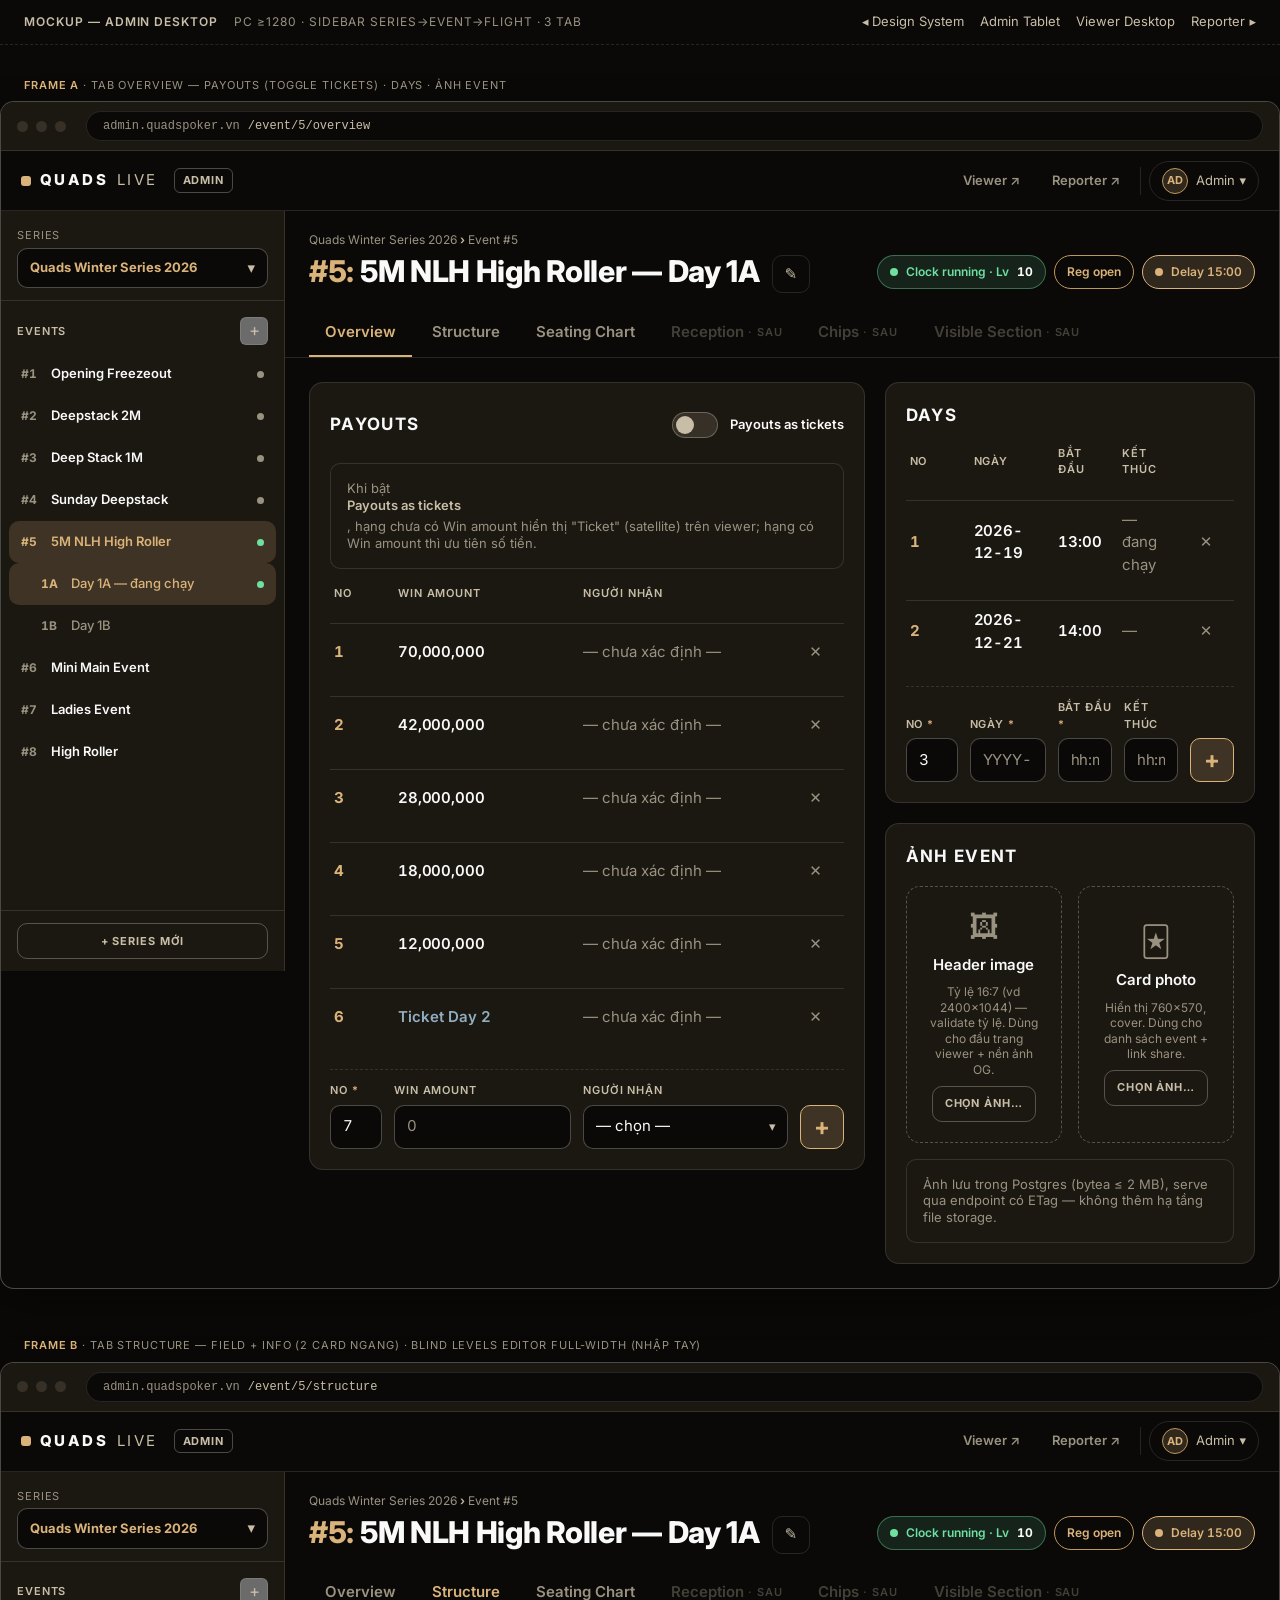
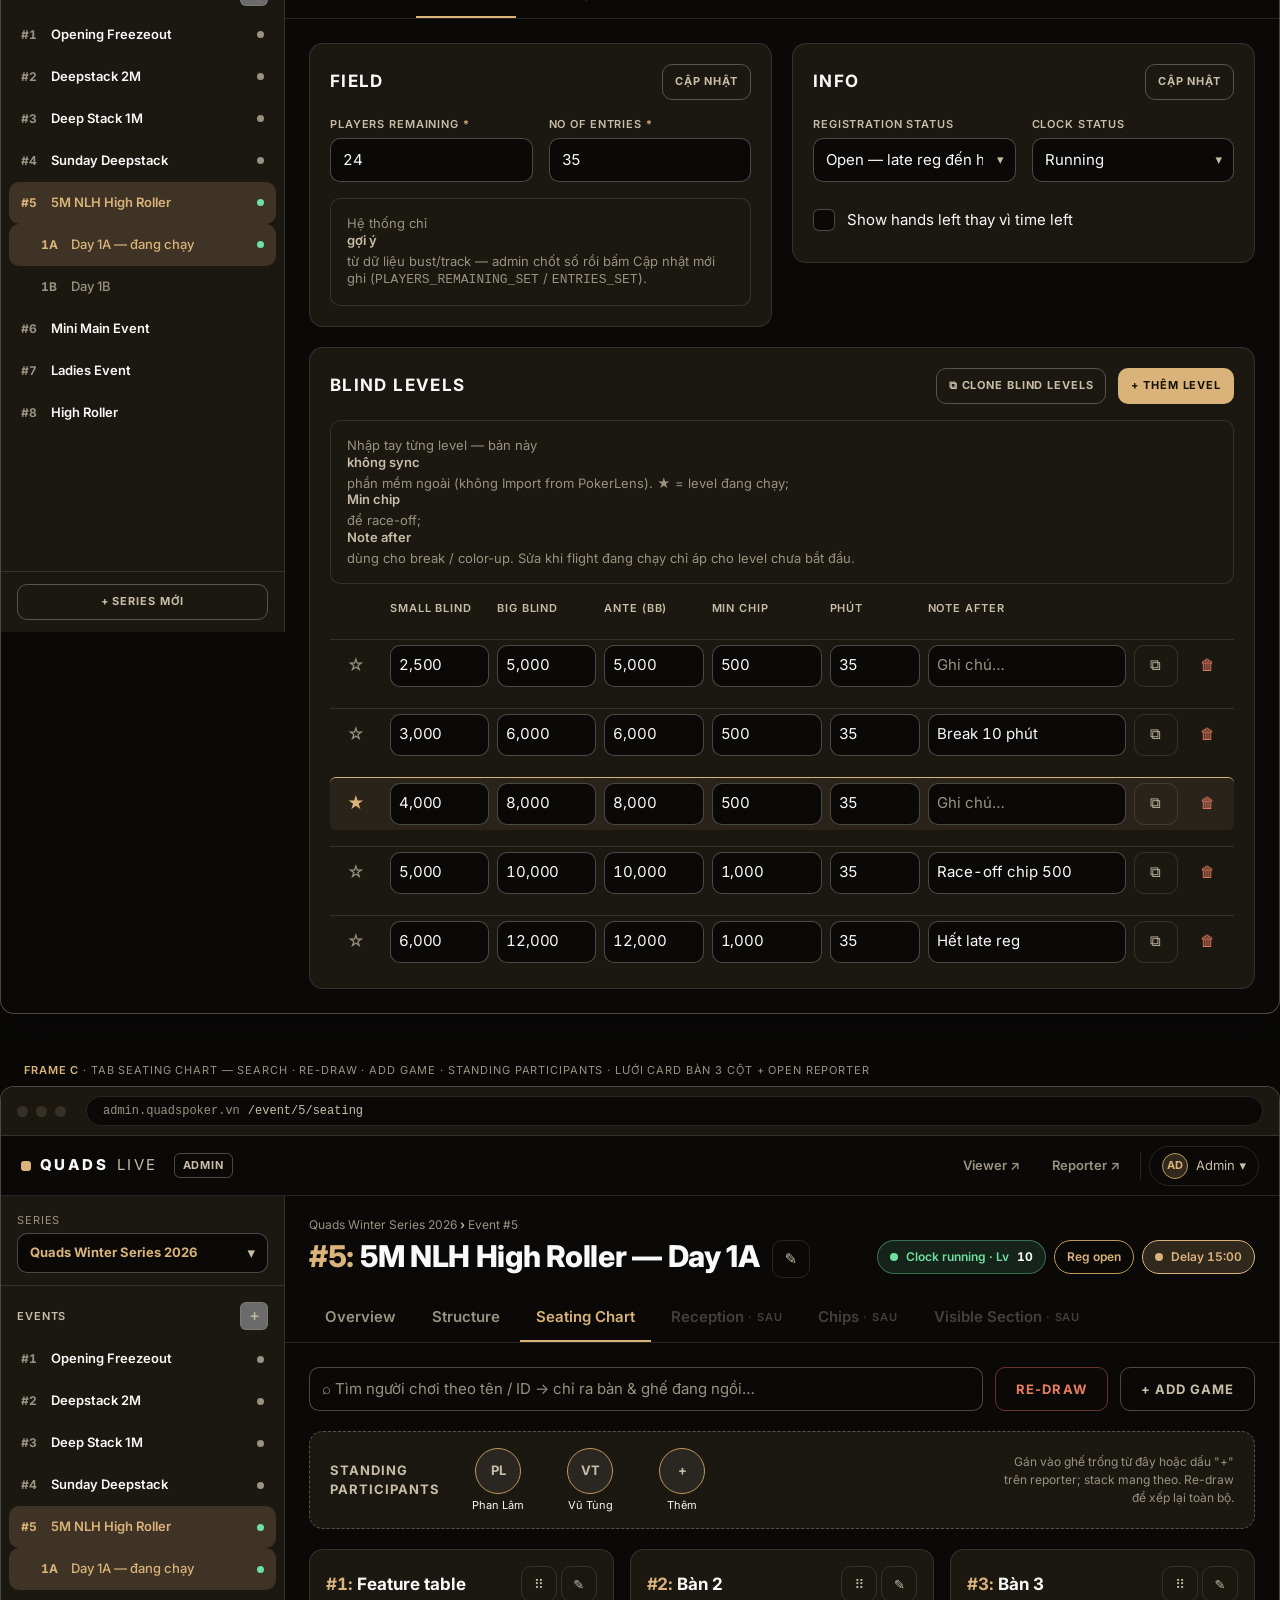
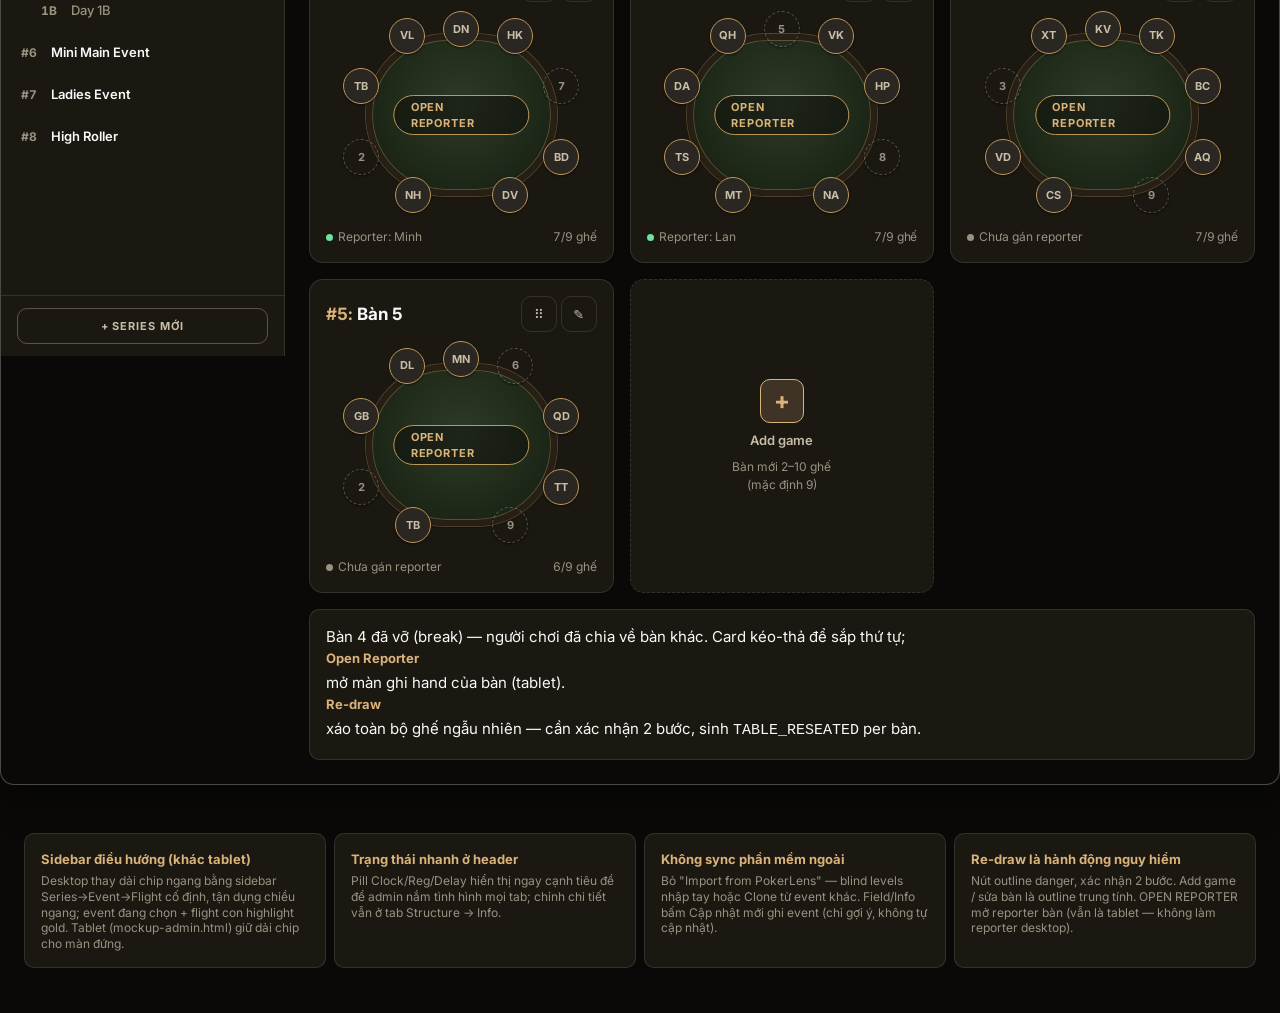
==== design/mockup-admin-desktop.html @ 8d6f447d "Add files via upload" ====
<!DOCTYPE html>
<html lang="vi">
<head>
<meta charset="UTF-8">
<meta name="viewport" content="width=device-width, initial-scale=1">
<title>Quads Live — Mockup Admin Desktop (PC ≥1280px)</title>
<link rel="preconnect" href="https://fonts.googleapis.com">
<link rel="preconnect" href="https://fonts.gstatic.com" crossorigin>
<link href="https://fonts.googleapis.com/css2?family=Inter:wght@400;500;600;700;800&display=swap" rel="stylesheet">
<link rel="stylesheet" href="tokens.css">
<style>
/* ============ STYLE RIÊNG MOCKUP ADMIN DESKTOP (v2 — Triton redesign) ============
   Màn quản trị event trên PC/laptop (≥1280px). Bản tablet portrait
   (mockup-admin.html) vẫn dùng khi đứng vận hành; bản desktop này
   tận dụng chiều ngang: SIDEBAR trái điều hướng Series→Event→Flight,
   nội dung 2 cột, blind levels + seating grid rộng. Màu giữ palette
   Quads (đen ấm + gold + beige), bố cục theo Triton Poker Reporter
   Admin. KHÔNG sync ngoài (không Import from PokerLens). 3 frame =
   3 tab: Overview · Structure · Seating Chart. Demo: Quads Winter
   Series 2026 — #5: 5M NLH High Roller, Day 1A.                  */

body {
  background:
    radial-gradient(1200px 540px at 50% -12%, var(--color-sheen), transparent 70%),
    var(--color-bg);
}

/* ---- chrome tài liệu ---- */
.mock-chrome {
  max-width: 1440px; margin: 0 auto;
  display: flex; align-items: center; gap: var(--sp-4);
  padding: var(--sp-3) var(--sp-6);
  font-size: var(--fs-xs); color: var(--color-text-muted);
  text-transform: uppercase; letter-spacing: var(--ls-caps);
  border-bottom: 1px dashed var(--color-border);
}
.mock-chrome b { color: var(--color-beige); font-weight: var(--fw-semi); }
.mock-chrome nav { margin-left: auto; display: flex; gap: var(--sp-4); text-transform: none; letter-spacing: 0; }
.mock-chrome a { font-size: var(--fs-sm); }
.frame-cap {
  max-width: 1440px; margin: var(--sp-7) auto var(--sp-2); padding: 0 var(--sp-6);
  font-size: var(--fs-2xs); color: var(--color-text-muted);
  text-transform: uppercase; letter-spacing: var(--ls-caps);
}
.frame-cap b { color: var(--color-gold); font-weight: var(--fw-semi); }

.win {
  max-width: 1440px; margin: 0 auto var(--sp-9);
  background: var(--color-bg);
  border: 1px solid var(--color-border-strong); border-radius: var(--radius-lg);
  box-shadow: var(--shadow-2); overflow: hidden;
}
.win-bar { display: flex; align-items: center; gap: var(--sp-2); padding: 9px var(--sp-4); border-bottom: 1px solid var(--color-border); background: var(--color-surface-1); }
.win-bar .tl { width: 11px; height: 11px; border-radius: var(--radius-full); background: var(--color-surface-3); flex: none; }
.win-url { margin-left: var(--sp-3); flex: 1; display: flex; align-items: center; gap: var(--sp-2); background: var(--color-bg); border: 1px solid var(--color-border); border-radius: var(--radius-full); padding: 5px var(--sp-4); font-size: var(--fs-xs); color: var(--color-text-muted); font-family: var(--font-mono); }
.win-url b { color: var(--color-beige); font-weight: var(--fw-med); }

/* ================= TOP BAR ================= */
.topbar { display: flex; align-items: center; gap: var(--sp-4); height: 60px; padding: 0 var(--sp-5); border-bottom: 1px solid var(--color-border); background: var(--color-bg); }
.wordmark { display: inline-flex; align-items: center; gap: 9px; flex: none; }
.wordmark .mk-sq { width: 10px; height: 10px; background: var(--color-gold); border-radius: 3px; }
.wordmark b { font-weight: var(--fw-heavy); letter-spacing: var(--ls-wide); font-size: var(--fs-base); }
.wordmark span { font-weight: var(--fw-reg); letter-spacing: var(--ls-wide); color: var(--color-beige); font-size: var(--fs-base); }
.top-tag { font-size: var(--fs-2xs); font-weight: var(--fw-bold); text-transform: uppercase; letter-spacing: var(--ls-caps); color: var(--color-beige); border: 1px solid var(--color-border-strong); border-radius: var(--radius-sm); padding: 3px 8px; }
.vr { width: 1px; height: 28px; background: var(--color-border); flex: none; }
.top-tail { margin-left: auto; display: flex; align-items: center; gap: var(--sp-2); }
.top-link { font-size: var(--fs-sm); font-weight: var(--fw-semi); color: var(--color-text-muted); padding: 8px var(--sp-3); border-radius: var(--radius-md); }
.top-link:hover { color: var(--color-text); background: var(--color-overlay); }
.acct { display: inline-flex; align-items: center; gap: var(--sp-2); padding: 6px var(--sp-3); border: 1px solid var(--color-border); border-radius: var(--radius-full); font-size: var(--fs-sm); color: var(--color-beige); }
.acct .ava { width: 26px; height: 26px; border-radius: var(--radius-full); background: var(--color-gold-soft); border: 1px solid var(--color-gold-deep); display: inline-flex; align-items: center; justify-content: center; font-size: var(--fs-2xs); font-weight: var(--fw-bold); color: var(--color-gold); }

/* ================= BODY = SIDEBAR + MAIN ================= */
.adwrap { display: grid; grid-template-columns: 284px minmax(0, 1fr); align-items: start; }

/* ---------- SIDEBAR điều hướng ---------- */
.side { border-right: 1px solid var(--color-border); min-height: 760px; background: var(--color-surface-1); display: flex; flex-direction: column; }
.side-series { padding: var(--sp-4) var(--sp-4) var(--sp-3); border-bottom: 1px solid var(--color-border); }
.side-series .k { font-size: var(--fs-2xs); color: var(--color-text-muted); text-transform: uppercase; letter-spacing: var(--ls-caps); }
.side-pick { display: flex; align-items: center; gap: var(--sp-2); margin-top: 4px; padding: 8px var(--sp-3); border: 1px solid var(--color-border-strong); border-radius: var(--radius-md); background: var(--color-bg); cursor: pointer; }
.side-pick b { font-size: var(--fs-sm); font-weight: var(--fw-bold); color: var(--color-gold); flex: 1; }
.side-pick .cv { color: var(--color-beige); }
.side-cap { display: flex; align-items: center; padding: var(--sp-4) var(--sp-4) var(--sp-2); }
.side-cap span { font-size: var(--fs-2xs); color: var(--color-beige); text-transform: uppercase; letter-spacing: var(--ls-caps); font-weight: var(--fw-semi); }
.side-cap .add { margin-left: auto; width: 28px; height: 28px; display: inline-flex; align-items: center; justify-content: center; border: 1px solid var(--color-border); border-radius: var(--radius-sm); color: var(--color-beige); font-size: var(--fs-md); }
.side-cap .add:hover { background: var(--color-gold-soft); color: var(--color-gold); border-color: var(--color-gold-deep); }
.side-list { display: flex; flex-direction: column; padding: 0 var(--sp-2); overflow-y: auto; }
.side-ev {
  display: flex; align-items: center; gap: var(--sp-2);
  padding: 9px var(--sp-3); border-radius: var(--radius-md); color: inherit; min-height: 42px;
}
.side-ev:hover { background: var(--color-overlay); }
.side-ev .nm { font-size: var(--fs-sm); font-weight: var(--fw-semi); flex: 1; min-width: 0; white-space: nowrap; overflow: hidden; text-overflow: ellipsis; }
.side-ev .no { font-size: var(--fs-xs); font-weight: var(--fw-bold); color: var(--color-text-muted); font-variant-numeric: tabular-nums; flex: none; min-width: 22px; }
.side-ev .sdot { width: 7px; height: 7px; border-radius: var(--radius-full); flex: none; }
.side-ev .sdot--run { background: var(--color-success); }
.side-ev .sdot--done { background: var(--color-text-muted); }
.side-flight { padding-left: var(--sp-7); }
.side-flight .nm { font-weight: var(--fw-med); color: var(--color-text-muted); }
.side-ev--active { background: var(--color-gold-soft); }
.side-ev--active .nm { color: var(--color-gold); }
.side-ev--active .no { color: var(--color-gold); }
.side-foot { margin-top: auto; padding: var(--sp-3) var(--sp-4); border-top: 1px solid var(--color-border); }

/* ---------- MAIN ---------- */
.main { min-width: 0; }
.ad-head { padding: var(--sp-5) var(--sp-6) 0; }
.crumb { font-size: var(--fs-xs); color: var(--color-text-muted); }
.crumb b { color: var(--color-beige); font-weight: var(--fw-semi); }
.ad-title { display: flex; align-items: flex-start; gap: var(--sp-3); margin-top: 6px; }
.ad-title h1 { font-size: var(--fs-2xl); font-weight: var(--fw-heavy); letter-spacing: -0.01em; line-height: var(--lh-tight); }
.ad-title h1 .tnum { color: var(--color-gold); }
.ad-edit { width: 38px; height: 38px; flex: none; display: inline-flex; align-items: center; justify-content: center; background: transparent; border: 1px solid var(--color-border); border-radius: var(--radius-md); color: var(--color-beige); }
.ad-edit:hover { background: var(--color-overlay); color: var(--color-text); }
.ad-status { margin-left: auto; display: flex; align-items: center; gap: var(--sp-2); }
/* pill trạng thái nhanh trên header */
.spill { display: inline-flex; align-items: center; gap: var(--sp-2); padding: 7px var(--sp-3); border: 1px solid var(--color-border-strong); border-radius: var(--radius-full); font-size: var(--fs-xs); color: var(--color-beige); font-weight: var(--fw-semi); }
.spill .dot { width: 8px; height: 8px; }
.spill b { color: var(--color-text); font-weight: var(--fw-bold); font-variant-numeric: tabular-nums; }
.spill--run { color: var(--color-success); border-color: var(--color-success-line); background: var(--color-success-soft); }
.spill--open { color: var(--color-gold); border-color: var(--color-gold-deep); }
.spill--delay { color: var(--color-gold); border-color: var(--color-gold); background: var(--color-gold-soft); font-variant-numeric: tabular-nums; }

/* tab bar */
.ad-tabs { display: flex; gap: var(--sp-1); padding: var(--sp-4) var(--sp-6) 0; border-bottom: 1px solid var(--color-border); }
.adtab { min-height: 48px; padding: 0 var(--sp-4); display: inline-flex; align-items: center; gap: var(--sp-1); background: transparent; border: 0; border-bottom: 2px solid transparent; border-radius: 0; font-size: var(--fs-base); font-weight: var(--fw-semi); color: var(--color-text-muted); }
.adtab:hover { color: var(--color-beige); }
.adtab--active { color: var(--color-gold); border-bottom-color: var(--color-gold); }
.adtab:disabled { opacity: 0.4; }
.adtab small { font-size: var(--fs-2xs); text-transform: uppercase; letter-spacing: var(--ls-caps); }

.ad-body { padding: var(--sp-6); }
.cols-2 { display: grid; grid-template-columns: minmax(0, 1.5fr) minmax(0, 1fr); gap: var(--sp-5); align-items: start; }
.stack { display: flex; flex-direction: column; gap: var(--sp-5); }

.card { background: var(--color-surface-1); border: 1px solid var(--color-border); border-radius: var(--radius-lg); padding: var(--sp-5); display: flex; flex-direction: column; gap: var(--sp-4); }
.card-head { display: flex; align-items: center; gap: var(--sp-3); }
.card-head h2 { font-size: var(--fs-md); font-weight: var(--fw-bold); text-transform: uppercase; letter-spacing: var(--ls-caps); }
.card-head .tail { margin-left: auto; display: flex; align-items: center; gap: var(--sp-3); }
.card .note { font-size: var(--fs-sm); color: var(--color-text-muted); line-height: var(--lh-snug); }
.card .note b { color: var(--color-beige); font-weight: var(--fw-semi); }

/* form */
.fld { display: flex; flex-direction: column; gap: 6px; min-width: 0; }
.fld > label { font-size: var(--fs-2xs); font-weight: var(--fw-semi); color: var(--color-beige); text-transform: uppercase; letter-spacing: var(--ls-caps); }
.fld > label .req { color: var(--color-gold); }
.input { background: var(--color-bg); border: 1px solid var(--color-border-strong); border-radius: var(--radius-md); min-height: 44px; padding: 9px var(--sp-3); width: 100%; font-variant-numeric: tabular-nums; transition: border-color var(--t-fast); }
.input:hover { border-color: var(--color-beige); }
.input:focus { border-color: var(--color-gold); outline: none; box-shadow: 0 0 0 1px var(--color-gold); }
.input::placeholder { color: var(--color-text-muted); }
.selwrap { position: relative; }
.selwrap::after { content: "▾"; position: absolute; right: 12px; top: 50%; transform: translateY(-50%); color: var(--color-beige); pointer-events: none; font-size: var(--fs-sm); }
.selwrap select { appearance: none; -webkit-appearance: none; padding-right: var(--sp-7); }
.frow { display: grid; gap: var(--sp-4); align-items: end; }
.frow--2 { grid-template-columns: 1fr 1fr; }
.frow--3 { grid-template-columns: 1fr 1fr auto; }

/* nút */
.btn { display: inline-flex; align-items: center; justify-content: center; gap: var(--sp-2); min-height: 44px; padding: 0 var(--sp-5); border-radius: var(--radius-md); font-size: var(--fs-sm); font-weight: var(--fw-bold); line-height: 1; text-transform: uppercase; letter-spacing: var(--ls-caps); background: var(--color-surface-2); color: var(--color-text); border: 1px solid var(--color-border); transition: background var(--t-fast), border-color var(--t-fast), color var(--t-fast); }
.btn:hover { background: var(--color-surface-3); border-color: var(--color-border-strong); }
.btn:active { transform: translateY(1px); }
.btn--outline { background: transparent; border-color: var(--color-border-strong); color: var(--color-beige); }
.btn--outline:hover { background: var(--color-overlay); color: var(--color-text); border-color: var(--color-beige); }
.btn--primary { background: var(--color-gold); border-color: transparent; color: var(--color-ink-on-gold); }
.btn--primary:hover { background: var(--color-gold-bright); }
.btn--danger { background: transparent; border-color: var(--color-danger-line); color: var(--color-danger-text); }
.btn--danger:hover { border-color: var(--color-danger); background: var(--color-danger-soft); }
.btn--icon { width: 44px; padding: 0; flex: none; font-size: var(--fs-md); text-transform: none; }
.btn--sm { min-height: 36px; padding: 0 var(--sp-3); font-size: var(--fs-2xs); }
.btn-add { width: 44px; height: 44px; flex: none; display: inline-flex; align-items: center; justify-content: center; background: var(--color-gold-soft); border: 1px solid var(--color-gold); border-radius: var(--radius-md); color: var(--color-gold); font-size: var(--fs-xl); font-weight: var(--fw-bold); }
.btn-add:hover { background: var(--color-gold); color: var(--color-ink-on-gold); }

/* toggle + checkbox */
.swrow { display: flex; align-items: center; gap: var(--sp-3); min-height: var(--tap-sm); }
.swrow b { font-size: var(--fs-sm); font-weight: var(--fw-semi); }
.switch { width: 46px; height: 26px; flex: none; position: relative; border-radius: var(--radius-full); background: var(--color-surface-3); border: 1px solid var(--color-border-strong); transition: background var(--t-fast), border-color var(--t-fast); }
.switch::after { content: ""; position: absolute; top: 3px; left: 3px; width: 18px; height: 18px; border-radius: var(--radius-full); background: var(--color-beige); transition: left var(--t-fast), background var(--t-fast); }
.switch--on { background: var(--color-gold-soft); border-color: var(--color-gold); }
.switch--on::after { left: 23px; background: var(--color-gold); }
.chkrow { display: flex; align-items: center; gap: var(--sp-3); min-height: var(--tap-sm); cursor: pointer; }
.chk { width: 22px; height: 22px; flex: none; border: 1px solid var(--color-border-strong); border-radius: var(--radius-sm); background: var(--color-bg); display: inline-flex; align-items: center; justify-content: center; font-size: var(--fs-sm); color: var(--color-ink-on-gold); }
.chk--on { background: var(--color-gold); border-color: transparent; }
.chkrow span.lbl { font-size: var(--fs-base); }

/* bảng payout / days */
.tbl-head, .tbl-row { display: grid; gap: var(--sp-3); align-items: center; }
.tbl-head { padding: 0 var(--sp-1) 6px; }
.tbl-head span { font-size: var(--fs-2xs); font-weight: var(--fw-semi); color: var(--color-beige); text-transform: uppercase; letter-spacing: var(--ls-caps); }
.tbl-row { padding: var(--sp-2) var(--sp-1); border-top: 1px solid var(--color-border); font-size: var(--fs-base); font-variant-numeric: tabular-nums; }
.tbl-row .num { font-weight: var(--fw-semi); }
.tbl-row .gold { color: var(--color-gold); font-weight: var(--fw-bold); }
.tbl-row .muted { color: var(--color-text-muted); }
.tbl-row .tk { color: var(--color-info); font-weight: var(--fw-semi); }
.grid-payout { grid-template-columns: 52px 1.3fr 1.5fr 44px; }
.grid-day { grid-template-columns: 52px 1.4fr 1fr 1fr 44px; }
.row-x { width: 40px; height: 40px; display: inline-flex; align-items: center; justify-content: center; background: transparent; border: 1px solid transparent; border-radius: var(--radius-sm); color: var(--color-text-muted); font-size: var(--fs-base); }
.row-x:hover { color: var(--color-danger-text); border-color: var(--color-danger-line); }
.add-inline { display: grid; gap: var(--sp-3); align-items: end; margin-top: var(--sp-2); padding-top: var(--sp-3); border-top: 1px dashed var(--color-border); }

/* upload ảnh */
.uprow { display: grid; grid-template-columns: 1fr 1fr; gap: var(--sp-4); }
.upbox { border: 1px dashed var(--color-border-strong); border-radius: var(--radius-lg); display: flex; flex-direction: column; align-items: center; justify-content: center; gap: var(--sp-2); min-height: 168px; padding: var(--sp-5); text-align: center; }
.upbox .ic { font-size: var(--fs-2xl); color: var(--color-text-muted); }
.upbox b { font-size: var(--fs-base); font-weight: var(--fw-semi); }
.upbox span { font-size: var(--fs-xs); color: var(--color-text-muted); line-height: var(--lh-snug); }

/* ---------- Structure: blind levels (desktop rộng) ---------- */
.blhead, .blrow { display: grid; grid-template-columns: 48px 1fr 1fr 1fr 110px 90px minmax(0,2fr) 44px 44px; gap: var(--sp-2); align-items: center; }
.blhead { padding: 0 var(--sp-1) 6px; }
.blhead span { font-size: var(--fs-2xs); font-weight: var(--fw-semi); color: var(--color-beige); text-transform: uppercase; letter-spacing: var(--ls-caps); }
.blrow { padding: 5px var(--sp-1); border-top: 1px solid var(--color-border); }
.blrow .input { min-height: 42px; padding: 7px var(--sp-2); }
.blrow--current { background: var(--color-gold-faint); border-top-color: var(--color-gold); border-radius: var(--radius-sm); }
.blrow--break { background: var(--color-info-soft); }
.bl-star { width: 44px; height: 42px; display: inline-flex; align-items: center; justify-content: center; background: transparent; border: 0; color: var(--color-text-muted); font-size: var(--fs-md); }
.bl-star--on { color: var(--color-gold); }
.bl-clone, .bl-del { width: 44px; height: 42px; display: inline-flex; align-items: center; justify-content: center; background: transparent; border: 1px solid var(--color-border); border-radius: var(--radius-md); color: var(--color-beige); font-size: var(--fs-base); }
.bl-clone:hover { background: var(--color-overlay); color: var(--color-text); }
.bl-del { color: var(--color-danger-text); border-color: transparent; }
.bl-del:hover { border-color: var(--color-danger-line); background: var(--color-danger-soft); }

/* ---------- Seating chart ---------- */
.sc-tools { display: flex; gap: var(--sp-3); align-items: stretch; margin-bottom: var(--sp-5); }
.sc-tools .input { flex: 1; min-height: 44px; }
.standing { background: var(--color-surface-1); border: 1px dashed var(--color-border-strong); border-radius: var(--radius-lg); padding: var(--sp-4) var(--sp-5); display: flex; align-items: center; gap: var(--sp-5); min-height: 92px; margin-bottom: var(--sp-5); }
.standing h2 { font-size: var(--fs-sm); font-weight: var(--fw-bold); text-transform: uppercase; letter-spacing: var(--ls-caps); color: var(--color-beige); flex: none; }
.standing .people { display: flex; gap: var(--sp-4); flex-wrap: wrap; }
.standing .hint { margin-left: auto; font-size: var(--fs-xs); color: var(--color-text-muted); max-width: 240px; text-align: right; }
.sperson { display: flex; flex-direction: column; align-items: center; gap: 4px; width: 76px; }
.sperson .ava { width: 46px; height: 46px; border-radius: var(--radius-full); background: var(--color-surface-2); border: 1px solid var(--color-gold-deep); display: flex; align-items: center; justify-content: center; font-size: var(--fs-sm); font-weight: var(--fw-bold); color: var(--color-beige); }
.sperson .nm { font-size: var(--fs-2xs); color: var(--color-text); text-align: center; line-height: var(--lh-snug); }

.tgrid { display: grid; grid-template-columns: repeat(3, 1fr); gap: var(--sp-4); }
.tcard { background: var(--color-surface-1); border: 1px solid var(--color-border); border-radius: var(--radius-lg); padding: var(--sp-4); display: flex; flex-direction: column; gap: var(--sp-2); }
.tcard-head { display: flex; align-items: center; gap: var(--sp-2); }
.tcard-head h3 { font-size: var(--fs-md); font-weight: var(--fw-bold); }
.tcard-head h3 .tnum { color: var(--color-gold); }
.tcard-head .seats-n { font-size: var(--fs-2xs); color: var(--color-text-muted); font-variant-numeric: tabular-nums; }
.tcard-head .tail { margin-left: auto; display: flex; gap: var(--sp-1); }
.tc-btn { width: 36px; height: 36px; display: inline-flex; align-items: center; justify-content: center; background: transparent; border: 1px solid var(--color-border); border-radius: var(--radius-md); color: var(--color-beige); font-size: var(--fs-sm); }
.tc-btn:hover { background: var(--color-overlay); color: var(--color-text); }
.toval { position: relative; height: 210px; }
.toval-felt { position: absolute; inset: 24px 40px; border-radius: var(--radius-full); background: radial-gradient(ellipse at 50% 42%, var(--felt-hi), var(--felt) 64%, var(--felt-deep) 100%); border: 6px solid var(--rail); box-shadow: 0 0 0 1px var(--rail-edge), inset 0 0 0 1px var(--rail-edge), var(--shadow-1); }
.topen { position: absolute; left: 50%; top: 50%; transform: translate(-50%, -50%); z-index: 2; display: inline-flex; align-items: center; justify-content: center; min-height: 40px; padding: 0 var(--sp-4); border-radius: var(--radius-full); font-size: var(--fs-2xs); font-weight: var(--fw-bold); text-transform: uppercase; letter-spacing: var(--ls-caps); color: var(--color-gold); background: var(--felt-pill); border: 1px solid var(--color-gold-deep); }
.topen:hover { background: var(--color-gold); color: var(--color-ink-on-gold); }
.tseat { position: absolute; transform: translate(-50%, -50%); z-index: 1; width: 36px; height: 36px; border-radius: var(--radius-full); background: var(--color-surface-2); border: 1px solid var(--color-gold-deep); display: inline-flex; align-items: center; justify-content: center; font-size: var(--fs-2xs); font-weight: var(--fw-bold); color: var(--color-beige); box-shadow: var(--shadow-1); }
.tseat--empty { background: transparent; border-style: dashed; border-color: var(--seat-empty-line); color: var(--color-text-muted); font-variant-numeric: tabular-nums; }
.tv-1 { left: 32%; top: 88%; } .tv-2 { left: 13%; top: 70%; } .tv-3 { left: 13%; top: 36%; }
.tv-4 { left: 30%; top: 12%; } .tv-5 { left: 50%; top: 9%; }  .tv-6 { left: 70%; top: 12%; }
.tv-7 { left: 87%; top: 36%; } .tv-8 { left: 87%; top: 70%; } .tv-9 { left: 68%; top: 88%; }
.tcard-foot { display: flex; align-items: center; gap: var(--sp-2); font-size: var(--fs-xs); color: var(--color-text-muted); }
.tcard-foot .rep { display: inline-flex; align-items: center; gap: 5px; }
.tcard-foot .rep .dot { width: 7px; height: 7px; background: var(--color-success); }
.tcard-foot .seatcount { margin-left: auto; font-variant-numeric: tabular-nums; }

/* notes */
.notes { display: grid; grid-template-columns: repeat(auto-fit, minmax(240px, 1fr)); gap: var(--sp-2); max-width: 1440px; margin: 0 auto; padding: 0 var(--sp-6) var(--sp-9); }
.note { border: 1px solid var(--color-border); background: var(--color-surface-1); border-radius: var(--radius-md); padding: var(--sp-4); }
.note b { display: block; font-size: var(--fs-sm); color: var(--color-gold); margin-bottom: 4px; }
.note span { font-size: var(--fs-xs); color: var(--color-text-muted); line-height: var(--lh-snug); display: block; }
</style>
</head>
<body>

<div class="mock-chrome">
  <b>Mockup — Admin desktop</b><span>PC ≥1280 · sidebar Series→Event→Flight · 3 tab</span>
  <nav>
    <a href="design-system.html">◂ Design System</a>
    <a href="mockup-admin.html">Admin Tablet</a>
    <a href="mockup-viewer-desktop.html">Viewer Desktop</a>
    <a href="mockup-logger.html">Reporter ▸</a>
  </nav>
</div>

<!-- =================================================================
     FRAME A — TAB OVERVIEW
     ================================================================= -->
<div class="frame-cap" id="overview"><b>Frame A</b> · Tab Overview — Payouts (toggle tickets) · Days · Ảnh event</div>
<div class="win">
  <div class="win-bar"><span class="tl"></span><span class="tl"></span><span class="tl"></span><span class="win-url">admin.quadspoker.vn<b>/event/5/overview</b></span></div>

  <header class="topbar">
    <span class="wordmark"><span class="mk-sq"></span><b>QUADS</b><span>LIVE</span></span>
    <span class="top-tag">Admin</span>
    <span class="top-tail">
      <a class="top-link" href="mockup-viewer-desktop.html">Viewer ↗</a>
      <a class="top-link" href="mockup-logger.html">Reporter ↗</a>
      <span class="vr"></span>
      <span class="acct"><span class="ava">AD</span>Admin ▾</span>
    </span>
  </header>

  <div class="adwrap">

    <!-- SIDEBAR -->
    <aside class="side">
      <div class="side-series">
        <div class="k">Series</div>
        <div class="side-pick"><b>Quads Winter Series 2026</b><span class="cv">▾</span></div>
      </div>
      <div class="side-cap"><span>Events</span><button class="add" aria-label="Thêm event">+</button></div>
      <nav class="side-list">
        <a class="side-ev" href="#"><span class="no tnum">#1</span><span class="nm">Opening Freezeout</span><span class="sdot sdot--done"></span></a>
        <a class="side-ev" href="#"><span class="no tnum">#2</span><span class="nm">Deepstack 2M</span><span class="sdot sdot--done"></span></a>
        <a class="side-ev" href="#"><span class="no tnum">#3</span><span class="nm">Deep Stack 1M</span><span class="sdot sdot--done"></span></a>
        <a class="side-ev" href="#"><span class="no tnum">#4</span><span class="nm">Sunday Deepstack</span><span class="sdot sdot--done"></span></a>
        <a class="side-ev side-ev--active" href="#"><span class="no tnum">#5</span><span class="nm">5M NLH High Roller</span><span class="sdot sdot--run"></span></a>
        <a class="side-ev side-flight side-ev--active" href="#"><span class="no tnum">1A</span><span class="nm">Day 1A — đang chạy</span><span class="sdot sdot--run"></span></a>
        <a class="side-ev side-flight" href="#"><span class="no tnum">1B</span><span class="nm">Day 1B</span></a>
        <a class="side-ev" href="#"><span class="no tnum">#6</span><span class="nm">Mini Main Event</span></a>
        <a class="side-ev" href="#"><span class="no tnum">#7</span><span class="nm">Ladies Event</span></a>
        <a class="side-ev" href="#"><span class="no tnum">#8</span><span class="nm">High Roller</span></a>
      </nav>
      <div class="side-foot"><button class="btn btn--outline btn--sm" style="width:100%">+ Series mới</button></div>
    </aside>

    <!-- MAIN -->
    <div class="main">
      <div class="ad-head">
        <div class="crumb">Quads Winter Series 2026 <b>›</b> Event #5</div>
        <div class="ad-title">
          <h1><span class="tnum">#5:</span> 5M NLH High Roller — Day 1A</h1>
          <button class="ad-edit" aria-label="Sửa tên">✎</button>
          <span class="ad-status">
            <span class="spill spill--run"><span class="dot"></span>Clock running · Lv <b>10</b></span>
            <span class="spill spill--open">Reg open</span>
            <span class="spill spill--delay"><span class="dot"></span>Delay 15:00</span>
          </span>
        </div>
      </div>

      <nav class="ad-tabs">
        <button class="adtab adtab--active">Overview</button>
        <button class="adtab">Structure</button>
        <button class="adtab">Seating Chart</button>
        <button class="adtab" disabled>Reception <small>· sau</small></button>
        <button class="adtab" disabled>Chips <small>· sau</small></button>
        <button class="adtab" disabled>Visible Section <small>· sau</small></button>
      </nav>

      <div class="ad-body">
        <div class="cols-2">

          <!-- Payouts (rộng) -->
          <section class="card" aria-label="Payouts">
            <div class="card-head">
              <h2>Payouts</h2>
              <span class="tail"><label class="swrow"><span class="switch" role="switch" aria-checked="false" tabindex="0"></span><b>Payouts as tickets</b></label></span>
            </div>
            <p class="note">Khi bật <b>Payouts as tickets</b>, hạng chưa có Win amount hiển thị "Ticket" (satellite) trên viewer; hạng có Win amount thì ưu tiên số tiền.</p>
            <div class="tbl-head grid-payout"><span>No</span><span>Win amount</span><span>Người nhận</span><span></span></div>
            <div class="tbl-row grid-payout"><span class="num gold tnum">1</span><span class="num tnum">70,000,000</span><span class="muted">— chưa xác định —</span><button class="row-x" aria-label="Xóa hạng 1">✕</button></div>
            <div class="tbl-row grid-payout"><span class="num gold tnum">2</span><span class="num tnum">42,000,000</span><span class="muted">— chưa xác định —</span><button class="row-x" aria-label="Xóa hạng 2">✕</button></div>
            <div class="tbl-row grid-payout"><span class="num gold tnum">3</span><span class="num tnum">28,000,000</span><span class="muted">— chưa xác định —</span><button class="row-x" aria-label="Xóa hạng 3">✕</button></div>
            <div class="tbl-row grid-payout"><span class="num gold tnum">4</span><span class="num tnum">18,000,000</span><span class="muted">— chưa xác định —</span><button class="row-x" aria-label="Xóa hạng 4">✕</button></div>
            <div class="tbl-row grid-payout"><span class="num gold tnum">5</span><span class="num tnum">12,000,000</span><span class="muted">— chưa xác định —</span><button class="row-x" aria-label="Xóa hạng 5">✕</button></div>
            <div class="tbl-row grid-payout"><span class="num gold tnum">6</span><span class="tk">Ticket Day 2</span><span class="muted">— chưa xác định —</span><button class="row-x" aria-label="Xóa hạng 6">✕</button></div>
            <div class="add-inline grid-payout">
              <div class="fld"><label for="po-no">No <span class="req">*</span></label><input class="input tnum" id="po-no" value="7"></div>
              <div class="fld"><label for="po-win">Win amount</label><input class="input tnum" id="po-win" placeholder="0"></div>
              
              <div class="fld"><label for="po-pt">Người nhận</label><span class="selwrap"><select class="input" id="po-pt"><option>— chọn —</option><option>Nguyễn Trung Hiếu</option><option>Trần Quốc Bảo</option></select></span></div>
              <button class="btn-add" aria-label="Thêm hạng">+</button>
            </div>
          </section>

          <!-- Days + Ảnh -->
          <div class="stack">
            <section class="card" aria-label="Days">
              <div class="card-head"><h2>Days</h2></div>
              <div class="tbl-head grid-day"><span>No</span><span>Ngày</span><span>Bắt đầu</span><span>Kết thúc</span><span></span></div>
              <div class="tbl-row grid-day"><span class="num gold tnum">1</span><span class="num tnum">2026-12-19</span><span class="num tnum">13:00</span><span class="muted tnum">— đang chạy</span><button class="row-x" aria-label="Xóa day 1">✕</button></div>
              <div class="tbl-row grid-day"><span class="num gold tnum">2</span><span class="num tnum">2026-12-21</span><span class="num tnum">14:00</span><span class="muted">—</span><button class="row-x" aria-label="Xóa day 2">✕</button></div>
              <div class="add-inline grid-day">
                <div class="fld"><label for="d-no">No <span class="req">*</span></label><input class="input tnum" id="d-no" value="3"></div>
                <div class="fld"><label for="d-date">Ngày <span class="req">*</span></label><input class="input tnum" id="d-date" placeholder="YYYY-MM-DD"></div>
                <div class="fld"><label for="d-st">Bắt đầu <span class="req">*</span></label><input class="input tnum" id="d-st" placeholder="hh:mm"></div>
                <div class="fld"><label for="d-en">Kết thúc</label><input class="input tnum" id="d-en" placeholder="hh:mm"></div>
                <button class="btn-add" aria-label="Thêm day">+</button>
              </div>
            </section>

            <section class="card" aria-label="Ảnh event">
              <div class="card-head"><h2>Ảnh event</h2></div>
              <div class="uprow">
                <div class="upbox">
                  <span class="ic">🖼</span>
                  <b>Header image</b>
                  <span>Tỷ lệ 16:7 (vd 2400×1044) — validate tỷ lệ. Dùng cho đầu trang viewer + nền ảnh OG.</span>
                  <button class="btn btn--outline btn--sm">Chọn ảnh…</button>
                </div>
                <div class="upbox">
                  <span class="ic">🃏</span>
                  <b>Card photo</b>
                  <span>Hiển thị 760×570, cover. Dùng cho danh sách event + link share.</span>
                  <button class="btn btn--outline btn--sm">Chọn ảnh…</button>
                </div>
              </div>
              <p class="note">Ảnh lưu trong Postgres (bytea ≤ 2 MB), serve qua endpoint có ETag — không thêm hạ tầng file storage.</p>
            </section>
          </div>

        </div>
      </div>
    </div>
  </div>
</div>

<!-- =================================================================
     FRAME B — TAB STRUCTURE
     ================================================================= -->
<div class="frame-cap" id="structure"><b>Frame B</b> · Tab Structure — Field + Info (2 card ngang) · Blind Levels editor full-width (nhập tay)</div>
<div class="win">
  <div class="win-bar"><span class="tl"></span><span class="tl"></span><span class="tl"></span><span class="win-url">admin.quadspoker.vn<b>/event/5/structure</b></span></div>

  <header class="topbar">
    <span class="wordmark"><span class="mk-sq"></span><b>QUADS</b><span>LIVE</span></span>
    <span class="top-tag">Admin</span>
    <span class="top-tail">
      <a class="top-link" href="mockup-viewer-desktop.html">Viewer ↗</a>
      <a class="top-link" href="mockup-logger.html">Reporter ↗</a>
      <span class="vr"></span>
      <span class="acct"><span class="ava">AD</span>Admin ▾</span>
    </span>
  </header>

  <div class="adwrap">
    <aside class="side">
      <div class="side-series">
        <div class="k">Series</div>
        <div class="side-pick"><b>Quads Winter Series 2026</b><span class="cv">▾</span></div>
      </div>
      <div class="side-cap"><span>Events</span><button class="add" aria-label="Thêm event">+</button></div>
      <nav class="side-list">
        <a class="side-ev" href="#"><span class="no tnum">#1</span><span class="nm">Opening Freezeout</span><span class="sdot sdot--done"></span></a>
        <a class="side-ev" href="#"><span class="no tnum">#2</span><span class="nm">Deepstack 2M</span><span class="sdot sdot--done"></span></a>
        <a class="side-ev" href="#"><span class="no tnum">#3</span><span class="nm">Deep Stack 1M</span><span class="sdot sdot--done"></span></a>
        <a class="side-ev" href="#"><span class="no tnum">#4</span><span class="nm">Sunday Deepstack</span><span class="sdot sdot--done"></span></a>
        <a class="side-ev side-ev--active" href="#"><span class="no tnum">#5</span><span class="nm">5M NLH High Roller</span><span class="sdot sdot--run"></span></a>
        <a class="side-ev side-flight side-ev--active" href="#"><span class="no tnum">1A</span><span class="nm">Day 1A — đang chạy</span><span class="sdot sdot--run"></span></a>
        <a class="side-ev side-flight" href="#"><span class="no tnum">1B</span><span class="nm">Day 1B</span></a>
        <a class="side-ev" href="#"><span class="no tnum">#6</span><span class="nm">Mini Main Event</span></a>
        <a class="side-ev" href="#"><span class="no tnum">#7</span><span class="nm">Ladies Event</span></a>
        <a class="side-ev" href="#"><span class="no tnum">#8</span><span class="nm">High Roller</span></a>
      </nav>
      <div class="side-foot"><button class="btn btn--outline btn--sm" style="width:100%">+ Series mới</button></div>
    </aside>

    <div class="main">
      <div class="ad-head">
        <div class="crumb">Quads Winter Series 2026 <b>›</b> Event #5</div>
        <div class="ad-title">
          <h1><span class="tnum">#5:</span> 5M NLH High Roller — Day 1A</h1>
          <button class="ad-edit" aria-label="Sửa tên">✎</button>
          <span class="ad-status">
            <span class="spill spill--run"><span class="dot"></span>Clock running · Lv <b>10</b></span>
            <span class="spill spill--open">Reg open</span>
            <span class="spill spill--delay"><span class="dot"></span>Delay 15:00</span>
          </span>
        </div>
      </div>

      <nav class="ad-tabs">
        <button class="adtab">Overview</button>
        <button class="adtab adtab--active">Structure</button>
        <button class="adtab">Seating Chart</button>
        <button class="adtab" disabled>Reception <small>· sau</small></button>
        <button class="adtab" disabled>Chips <small>· sau</small></button>
        <button class="adtab" disabled>Visible Section <small>· sau</small></button>
      </nav>

      <div class="ad-body">
        <div class="cols-2" style="grid-template-columns:1fr 1fr; margin-bottom:var(--sp-5)">
          <section class="card" aria-label="Field">
            <div class="card-head"><h2>Field</h2><span class="tail"><button class="btn btn--outline btn--sm">Cập nhật</button></span></div>
            <div class="frow frow--2">
              <div class="fld"><label for="f-remain">Players remaining <span class="req">*</span></label><input class="input tnum" id="f-remain" value="24"></div>
              <div class="fld"><label for="f-entries">No of entries <span class="req">*</span></label><input class="input tnum" id="f-entries" value="35"></div>
            </div>
            <p class="note">Hệ thống chỉ <b>gợi ý</b> từ dữ liệu bust/track — admin chốt số rồi bấm Cập nhật mới ghi (<code>PLAYERS_REMAINING_SET</code> / <code>ENTRIES_SET</code>).</p>
          </section>

          <section class="card" aria-label="Info">
            <div class="card-head"><h2>Info</h2><span class="tail"><button class="btn btn--outline btn--sm">Cập nhật</button></span></div>
            <div class="frow frow--2">
              <div class="fld"><label for="i-reg">Registration status</label><span class="selwrap"><select class="input" id="i-reg"><option>Open — late reg đến hết level 12</option><option>Closed</option></select></span></div>
              <div class="fld"><label for="i-clock">Clock status</label><span class="selwrap"><select class="input" id="i-clock"><option>Running</option><option>Paused</option></select></span></div>
            </div>
            <label class="chkrow"><span class="chk" role="checkbox" aria-checked="false" tabindex="0"></span><span class="lbl">Show hands left thay vì time left</span></label>
          </section>
        </div>

        <section class="card" aria-label="Blind levels">
          <div class="card-head">
            <h2>Blind Levels</h2>
            <span class="tail">
              <button class="btn btn--outline btn--sm">⧉ Clone blind levels</button>
              <button class="btn btn--primary btn--sm">+ Thêm level</button>
            </span>
          </div>
          <p class="note">Nhập tay từng level — bản này <b>không sync</b> phần mềm ngoài (không Import from PokerLens). ★ = level đang chạy; <b>Min chip</b> để race-off; <b>Note after</b> dùng cho break / color-up. Sửa khi flight đang chạy chỉ áp cho level chưa bắt đầu.</p>
          <div class="blhead">
            <span></span><span>Small blind</span><span>Big blind</span><span>Ante (BB)</span><span>Min chip</span><span>Phút</span><span>Note after</span><span></span><span></span>
          </div>
          <div class="blrow">
            <button class="bl-star" aria-label="Đặt làm level hiện tại">☆</button>
            <input class="input tnum" value="2,500"><input class="input tnum" value="5,000"><input class="input tnum" value="5,000"><input class="input tnum" value="500"><input class="input tnum" value="35"><input class="input" placeholder="Ghi chú…"><button class="bl-clone" aria-label="Nhân bản">⧉</button><button class="bl-del" aria-label="Xóa">🗑</button>
          </div>
          <div class="blrow">
            <button class="bl-star" aria-label="Đặt làm level hiện tại">☆</button>
            <input class="input tnum" value="3,000"><input class="input tnum" value="6,000"><input class="input tnum" value="6,000"><input class="input tnum" value="500"><input class="input tnum" value="35"><input class="input" value="Break 10 phút"><button class="bl-clone" aria-label="Nhân bản">⧉</button><button class="bl-del" aria-label="Xóa">🗑</button>
          </div>
          <div class="blrow blrow--current" aria-current="true">
            <button class="bl-star bl-star--on" aria-label="Level hiện tại">★</button>
            <input class="input tnum" value="4,000"><input class="input tnum" value="8,000"><input class="input tnum" value="8,000"><input class="input tnum" value="500"><input class="input tnum" value="35"><input class="input" placeholder="Ghi chú…"><button class="bl-clone" aria-label="Nhân bản">⧉</button><button class="bl-del" aria-label="Xóa">🗑</button>
          </div>
          <div class="blrow">
            <button class="bl-star" aria-label="Đặt làm level hiện tại">☆</button>
            <input class="input tnum" value="5,000"><input class="input tnum" value="10,000"><input class="input tnum" value="10,000"><input class="input tnum" value="1,000"><input class="input tnum" value="35"><input class="input" value="Race-off chip 500"><button class="bl-clone" aria-label="Nhân bản">⧉</button><button class="bl-del" aria-label="Xóa">🗑</button>
          </div>
          <div class="blrow">
            <button class="bl-star" aria-label="Đặt làm level hiện tại">☆</button>
            <input class="input tnum" value="6,000"><input class="input tnum" value="12,000"><input class="input tnum" value="12,000"><input class="input tnum" value="1,000"><input class="input tnum" value="35"><input class="input" value="Hết late reg"><button class="bl-clone" aria-label="Nhân bản">⧉</button><button class="bl-del" aria-label="Xóa">🗑</button>
          </div>
        </section>
      </div>
    </div>
  </div>
</div>

<!-- =================================================================
     FRAME C — TAB SEATING CHART
     ================================================================= -->
<div class="frame-cap" id="seating"><b>Frame C</b> · Tab Seating Chart — Search · RE-DRAW · ADD GAME · Standing Participants · lưới card bàn 3 cột + OPEN REPORTER</div>
<div class="win">
  <div class="win-bar"><span class="tl"></span><span class="tl"></span><span class="tl"></span><span class="win-url">admin.quadspoker.vn<b>/event/5/seating</b></span></div>

  <header class="topbar">
    <span class="wordmark"><span class="mk-sq"></span><b>QUADS</b><span>LIVE</span></span>
    <span class="top-tag">Admin</span>
    <span class="top-tail">
      <a class="top-link" href="mockup-viewer-desktop.html">Viewer ↗</a>
      <a class="top-link" href="mockup-logger.html">Reporter ↗</a>
      <span class="vr"></span>
      <span class="acct"><span class="ava">AD</span>Admin ▾</span>
    </span>
  </header>

  <div class="adwrap">
    <aside class="side">
      <div class="side-series">
        <div class="k">Series</div>
        <div class="side-pick"><b>Quads Winter Series 2026</b><span class="cv">▾</span></div>
      </div>
      <div class="side-cap"><span>Events</span><button class="add" aria-label="Thêm event">+</button></div>
      <nav class="side-list">
        <a class="side-ev" href="#"><span class="no tnum">#1</span><span class="nm">Opening Freezeout</span><span class="sdot sdot--done"></span></a>
        <a class="side-ev" href="#"><span class="no tnum">#2</span><span class="nm">Deepstack 2M</span><span class="sdot sdot--done"></span></a>
        <a class="side-ev" href="#"><span class="no tnum">#3</span><span class="nm">Deep Stack 1M</span><span class="sdot sdot--done"></span></a>
        <a class="side-ev" href="#"><span class="no tnum">#4</span><span class="nm">Sunday Deepstack</span><span class="sdot sdot--done"></span></a>
        <a class="side-ev side-ev--active" href="#"><span class="no tnum">#5</span><span class="nm">5M NLH High Roller</span><span class="sdot sdot--run"></span></a>
        <a class="side-ev side-flight side-ev--active" href="#"><span class="no tnum">1A</span><span class="nm">Day 1A — đang chạy</span><span class="sdot sdot--run"></span></a>
        <a class="side-ev side-flight" href="#"><span class="no tnum">1B</span><span class="nm">Day 1B</span></a>
        <a class="side-ev" href="#"><span class="no tnum">#6</span><span class="nm">Mini Main Event</span></a>
        <a class="side-ev" href="#"><span class="no tnum">#7</span><span class="nm">Ladies Event</span></a>
        <a class="side-ev" href="#"><span class="no tnum">#8</span><span class="nm">High Roller</span></a>
      </nav>
      <div class="side-foot"><button class="btn btn--outline btn--sm" style="width:100%">+ Series mới</button></div>
    </aside>

    <div class="main">
      <div class="ad-head">
        <div class="crumb">Quads Winter Series 2026 <b>›</b> Event #5</div>
        <div class="ad-title">
          <h1><span class="tnum">#5:</span> 5M NLH High Roller — Day 1A</h1>
          <button class="ad-edit" aria-label="Sửa tên">✎</button>
          <span class="ad-status">
            <span class="spill spill--run"><span class="dot"></span>Clock running · Lv <b>10</b></span>
            <span class="spill spill--open">Reg open</span>
            <span class="spill spill--delay"><span class="dot"></span>Delay 15:00</span>
          </span>
        </div>
      </div>

      <nav class="ad-tabs">
        <button class="adtab">Overview</button>
        <button class="adtab">Structure</button>
        <button class="adtab adtab--active">Seating Chart</button>
        <button class="adtab" disabled>Reception <small>· sau</small></button>
        <button class="adtab" disabled>Chips <small>· sau</small></button>
        <button class="adtab" disabled>Visible Section <small>· sau</small></button>
      </nav>

      <div class="ad-body">
        <div class="sc-tools">
          <input class="input" type="search" placeholder="⌕ Tìm người chơi theo tên / ID → chỉ ra bàn & ghế đang ngồi…">          <button class="btn btn--danger">Re-draw</button>
          <button class="btn btn--outline">+ Add game</button>
        </div>

        <section class="standing" aria-label="Standing participants">
          <h2>Standing<br>participants</h2>
          <div class="people">
            <div class="sperson"><span class="ava">PL</span><span class="nm">Phan Lâm</span></div>
            <div class="sperson"><span class="ava">VT</span><span class="nm">Vũ Tùng</span></div>
            <div class="sperson"><span class="ava">+</span><span class="nm">Thêm</span></div>
          </div>
          <span class="hint">Gán vào ghế trống từ đây hoặc dấu "+" trên reporter; stack mang theo. Re-draw để xếp lại toàn bộ.</span>
        </section>

        <div class="tgrid">

          <article class="tcard" aria-label="Bàn 1">
            <div class="tcard-head"><h3><span class="tnum">#1:</span> Feature table</h3><span class="tail"><button class="tc-btn" aria-label="Sắp xếp">⠿</button><button class="tc-btn" aria-label="Sửa bàn">✎</button></span></div>
            <div class="toval">
              <div class="toval-felt" aria-hidden="true"></div>
              <a class="topen" href="mockup-logger.html">Open Reporter</a>
              <span class="tseat tv-1" title="Nguyễn Trung Hiếu">NH</span>
              <span class="tseat tseat--empty tv-2">2</span>
              <span class="tseat tv-3" title="Trần Quốc Bảo">TB</span>
              <span class="tseat tv-4" title="Vũ Hải Long">VL</span>
              <span class="tseat tv-5" title="Đỗ Thành Nam">DN</span>
              <span class="tseat tv-6" title="Hoàng Gia Khánh">HK</span>
              <span class="tseat tseat--empty tv-7">7</span>
              <span class="tseat tv-8" title="Bùi Tiến Dũng">BD</span>
              <span class="tseat tv-9" title="Đinh Văn Vũ">DV</span>
            </div>
            <div class="tcard-foot"><span class="rep"><span class="dot"></span>Reporter: Minh</span><span class="seatcount tnum">7/9 ghế</span></div>
          </article>

          <article class="tcard" aria-label="Bàn 2">
            <div class="tcard-head"><h3><span class="tnum">#2:</span> Bàn 2</h3><span class="tail"><button class="tc-btn" aria-label="Sắp xếp">⠿</button><button class="tc-btn" aria-label="Sửa bàn">✎</button></span></div>
            <div class="toval">
              <div class="toval-felt" aria-hidden="true"></div>
              <a class="topen" href="mockup-logger.html">Open Reporter</a>
              <span class="tseat tv-1" title="Lê Minh Tuấn">MT</span>
              <span class="tseat tv-2" title="Ngô Thanh Sơn">TS</span>
              <span class="tseat tv-3" title="Phạm Đức Anh">DA</span>
              <span class="tseat tv-4" title="Đặng Quang Huy">QH</span>
              <span class="tseat tseat--empty tv-5">5</span>
              <span class="tseat tv-6" title="Tạ Văn Kiên">VK</span>
              <span class="tseat tv-7" title="Lý Hoàng Phúc">HP</span>
              <span class="tseat tseat--empty tv-8">8</span>
              <span class="tseat tv-9" title="Cao Ngọc Ánh">NA</span>
            </div>
            <div class="tcard-foot"><span class="rep"><span class="dot"></span>Reporter: Lan</span><span class="seatcount tnum">7/9 ghế</span></div>
          </article>

          <article class="tcard" aria-label="Bàn 3">
            <div class="tcard-head"><h3><span class="tnum">#3:</span> Bàn 3</h3><span class="tail"><button class="tc-btn" aria-label="Sắp xếp">⠿</button><button class="tc-btn" aria-label="Sửa bàn">✎</button></span></div>
            <div class="toval">
              <div class="toval-felt" aria-hidden="true"></div>
              <a class="topen" href="mockup-logger.html">Open Reporter</a>
              <span class="tseat tv-1" title="Trịnh Công Sang">CS</span>
              <span class="tseat tv-2" title="Hà Việt Dũng">VD</span>
              <span class="tseat tseat--empty tv-3">3</span>
              <span class="tseat tv-4" title="Mai Xuân Trường">XT</span>
              <span class="tseat tv-5" title="Đoàn Khắc Việt">KV</span>
              <span class="tseat tv-6" title="Vương Tuấn Kiệt">TK</span>
              <span class="tseat tv-7" title="Lương Bảo Châu">BC</span>
              <span class="tseat tv-8" title="Kiều Anh Quân">AQ</span>
              <span class="tseat tseat--empty tv-9">9</span>
            </div>
            <div class="tcard-foot"><span class="rep" style="color:var(--color-text-muted)"><span class="dot" style="background:var(--color-text-muted)"></span>Chưa gán reporter</span><span class="seatcount tnum">7/9 ghế</span></div>
          </article>

          <article class="tcard" aria-label="Bàn 5">
            <div class="tcard-head"><h3><span class="tnum">#5:</span> Bàn 5</h3><span class="tail"><button class="tc-btn" aria-label="Sắp xếp">⠿</button><button class="tc-btn" aria-label="Sửa bàn">✎</button></span></div>
            <div class="toval">
              <div class="toval-felt" aria-hidden="true"></div>
              <a class="topen" href="mockup-logger.html">Open Reporter</a>
              <span class="tseat tv-1" title="Quách Thái Bình">TB</span>
              <span class="tseat tseat--empty tv-2">2</span>
              <span class="tseat tv-3" title="Ông Gia Bảo">GB</span>
              <span class="tseat tv-4" title="Nghiêm Đình Lộc">DL</span>
              <span class="tseat tv-5" title="Thái Minh Nhật">MN</span>
              <span class="tseat tseat--empty tv-6">6</span>
              <span class="tseat tv-7" title="Triệu Quốc Đạt">QD</span>
              <span class="tseat tv-8" title="La Thành Trung">TT</span>
              <span class="tseat tseat--empty tv-9">9</span>
            </div>
            <div class="tcard-foot"><span class="rep" style="color:var(--color-text-muted)"><span class="dot" style="background:var(--color-text-muted)"></span>Chưa gán reporter</span><span class="seatcount tnum">6/9 ghế</span></div>
          </article>

          <article class="tcard" aria-label="Thêm bàn" style="border-style:dashed; align-items:center; justify-content:center; min-height:300px; color:var(--color-text-muted)">
            <button class="btn-add" aria-label="Thêm bàn">+</button>
            <b style="font-size:var(--fs-sm); color:var(--color-beige); font-weight:var(--fw-semi)">Add game</b>
            <span style="font-size:var(--fs-xs); text-align:center">Bàn mới 2–10 ghế<br>(mặc định 9)</span>
          </article>

        </div>

        <p class="note" style="margin-top:var(--sp-4)">Bàn 4 đã vỡ (break) — người chơi đã chia về bàn khác. Card kéo-thả để sắp thứ tự; <b>Open Reporter</b> mở màn ghi hand của bàn (tablet). <b>Re-draw</b> xáo toàn bộ ghế ngẫu nhiên — cần xác nhận 2 bước, sinh <code>TABLE_RESEATED</code> per bàn.</p>
      </div>
    </div>
  </div>
</div>

<div class="notes">
  <div class="note"><b>Sidebar điều hướng (khác tablet)</b><span>Desktop thay dải chip ngang bằng sidebar Series→Event→Flight cố định, tận dụng chiều ngang; event đang chọn + flight con highlight gold. Tablet (mockup-admin.html) giữ dải chip cho màn đứng.</span></div>
  <div class="note"><b>Trạng thái nhanh ở header</b><span>Pill Clock/Reg/Delay hiển thị ngay cạnh tiêu đề để admin nắm tình hình mọi tab; chỉnh chi tiết vẫn ở tab Structure → Info.</span></div>
  <div class="note"><b>Không sync phần mềm ngoài</b><span>Bỏ "Import from PokerLens" — blind levels nhập tay hoặc Clone từ event khác. Field/Info bấm Cập nhật mới ghi event (chỉ gợi ý, không tự cập nhật).</span></div>
  <div class="note"><b>Re-draw là hành động nguy hiểm</b><span>Nút outline danger, xác nhận 2 bước. Add game / sửa bàn là outline trung tính. OPEN REPORTER mở reporter bàn (vẫn là tablet — không làm reporter desktop).</span></div>
</div>

</body>
</html>
---- design/tokens.css ----
/* ============================================================
   QUADS LIVE — DESIGN TOKENS v1
   Nguồn chân lý cho port sang Vite + React.
   Quy ước: mọi MÀU và CỠ CHỮ trong UI phải đi qua biến ở đây —
   không hardcode hex/px trong CSS component.
   Sàn cỡ chữ: nội dung ≥ 13px (--fs-sm), micro-label 11px (--fs-2xs).
   Brand: nền đen ấm, gold tiết chế, bo tròn nhất quán theo token
   (--radius-sm/md/lg; lá bài --radius-card; pill/dot --radius-full).
   ============================================================ */

:root {

  /* ---------- 1. MÀU NỀN & BỀ MẶT ---------- */
  --color-bg:          #0A0908;  /* nền trang */
  --color-surface-1:   #1B1711;  /* panel, card */
  --color-surface-2:   #2A2621;  /* nút trung tính, hàng nổi trên panel */
  --color-surface-3:   #363027;  /* hover của surface-2 (tự bổ sung) */

  /* ---------- 2. MÀU CHỮ ---------- */
  --color-text:        #F9F9F9;  /* chữ chính */
  --color-text-muted:  #9A9281;  /* chữ phụ, meta (≥4.5:1 trên surface-2) */
  --color-beige:       #C8BEA7;  /* accent beige: nhãn, giá trị phụ nổi */

  /* ---------- 3. ACCENT GOLD (chữ ký brand) ---------- */
  --color-gold:        #DAB37A;  /* CTA, đang action, winner, DELAYED */
  --color-gold-bright: #E8CA94;  /* hover của gold (tự bổ sung) */
  --color-gold-deep:   #BE9858;  /* pressed của gold (tự bổ sung) */
  --color-gold-soft:   rgba(218, 179, 122, 0.18); /* nền nhấn gold 18% */
  --color-gold-faint:  rgba(218, 179, 122, 0.08); /* nền gold rất nhẹ (tự bổ sung) */
  --color-ink-on-gold: #181206;  /* chữ đặt trên nền gold đặc (tự bổ sung) */

  /* ---------- 4. MÀU NGỮ NGHĨA (tự bổ sung, hài hòa palette ấm) ---------- */
  --color-success:      #6FE0A0;                   /* đã đồng bộ, LIVE */
  --color-success-soft: rgba(111, 224, 160, 0.12);
  --color-success-line: rgba(111, 224, 160, 0.40);
  --color-danger:       #E0654F;                   /* đỏ ấm: Fold, mất mạng, bust */
  --color-danger-text:  #E87B61;                   /* chữ danger cỡ nhỏ trên nền tint (≥4.5:1) */
  --color-danger-soft:  rgba(224, 101, 79, 0.14);
  --color-danger-line:  rgba(224, 101, 79, 0.45);
  --color-warning:      #E89B4B;                   /* hổ phách: All-in, chờ đồng bộ, lease */
  --color-warning-soft: rgba(232, 155, 75, 0.14);
  --color-warning-line: rgba(232, 155, 75, 0.45);
  --color-info:         #8FAEC2;                   /* xanh xám bụi: thông báo trung tính, practice */
  --color-info-soft:    rgba(143, 174, 194, 0.12);
  --color-info-line:    rgba(143, 174, 194, 0.40);

  /* ---------- 5. VIỀN, LỚP PHỦ, BÓNG ---------- */
  --color-border:        rgba(243, 237, 224, 0.12); /* hairline mặc định */
  --color-border-strong: rgba(243, 237, 224, 0.28); /* viền nút outline, hover */
  --color-overlay:       rgba(243, 237, 224, 0.10); /* hover sáng ấm trên nền tối */
  --color-sheen:         rgba(243, 237, 224, 0.04); /* vignette ấm rất nhẹ cho nền trang */
  --shadow-1:    0 1px 2px rgba(5, 4, 3, 0.50);     /* nổi nhẹ */
  --shadow-2:    0 12px 32px rgba(5, 4, 3, 0.55);   /* toast, plate winner */
  --shadow-card: 0 1px 3px rgba(5, 4, 3, 0.45);     /* lá bài trên nỉ */

  /* ---------- 6. LÁ BÀI ---------- */
  --card-face:      #F9F9F9;               /* mặt lá sáng */
  --card-face-edge: rgba(26, 24, 20, 0.22);/* viền 1px quanh lá */
  --card-red:       #C73B27;               /* ♥ ♦ — đỏ ấm, 4.9:1 trên mặt lá */
  --card-black:     #1A1814;               /* ♠ ♣ — gần đen ấm */
  --card-back-line: rgba(218, 179, 122, 0.22); /* vân chéo mặt sau */

  /* Kích thước lá bài (3 cỡ chuẩn) */
  --card-w-lg: 56px;  --card-h-lg: 78px;   /* board viewer */
  --card-w-md: 36px;  --card-h-md: 50px;   /* seat, board logger */
  --card-w-sm: 22px;  --card-h-sm: 30px;   /* inline trong action log */
  /* Glyph bên trong .pcard (rank/suit 10–25px) là exception có chủ đích,
     tỉ lệ theo cỡ lá — port React thành MỘT component Card duy nhất. */

  /* ---------- 7. BÀN NỈ (viewer) ---------- */
  --felt-hi:   #2E3B27;                    /* tâm nỉ olive ấm */
  --felt:      #1E2818;                    /* nỉ chính */
  --felt-deep: #131A0F;                    /* mép nỉ */
  --rail:      #271F14;                    /* thành bàn da nâu */
  --rail-edge: rgba(218, 179, 122, 0.30);  /* chỉ gold quanh thành bàn */
  --felt-line: rgba(218, 179, 122, 0.14);  /* betting line khắc chìm */
  --felt-glow: rgba(46, 59, 39, 0.34);     /* ánh nỉ sau board (mobile stage) — không dùng color-mix vì webview cũ */
  --felt-pill: rgba(8, 7, 5, 0.42);        /* nền pill nổi trên nỉ: bet, pot giữa bàn (chữ beige/gold ≥4.5:1) */

  /* ---------- 8. TYPOGRAPHY ---------- */
  /* Inter là font duy nhất của UI; fallback system-ui khi mở offline */
  --font-sans: 'Inter', system-ui, -apple-system, 'Segoe UI', Roboto, Arial, sans-serif;
  /* mono chỉ dùng cho tài liệu kỹ thuật (tên biến trong styleguide), không dùng trong UI sản phẩm */
  --font-mono: ui-monospace, 'Cascadia Mono', Consolas, 'Courier New', monospace;

  --fs-2xs: 11px;   /* micro-label uppercase */
  --fs-xs:  12px;   /* badge, meta phụ */
  --fs-sm:  13px;   /* meta, BB phụ */
  --fs-base:15px;   /* body, nhãn nút thường */
  --fs-md:  17px;   /* nhãn nổi, tên người chơi logger */
  --fs-lg:  20px;   /* nút action pad, số nổi */
  --fs-xl:  24px;   /* stack logger, pot nhỏ */
  --fs-2xl: 30px;   /* pot logger */
  --fs-3xl: 38px;   /* pot viewer */
  --fs-4xl: 48px;   /* hero, số khổng lồ */

  --lh-tight: 1.1;
  --lh-snug:  1.3;
  --lh-base:  1.5;

  --fw-reg:  400;
  --fw-med:  500;
  --fw-semi: 600;
  --fw-bold: 700;
  --fw-heavy:800;

  --ls-caps: 0.08em;   /* mọi label uppercase */
  --ls-wide: 0.16em;   /* wordmark, header street */
  --ls-num: -0.01em;   /* số to hơi khít lại */

  /* ---------- 9. SPACING (bậc 4px) ---------- */
  --sp-1: 4px;
  --sp-2: 8px;
  --sp-3: 12px;
  --sp-4: 16px;
  --sp-5: 20px;
  --sp-6: 24px;
  --sp-7: 32px;
  --sp-8: 40px;
  --sp-9: 48px;
  --sp-10: 64px;

  /* ---------- 10. GÓC (bo tròn nhất quán — không hardcode px trong component) ---------- */
  --radius-sm:   6px;    /* badge vị trí, nhãn trạng thái, step, chip nhỏ */
  --radius-md:   10px;   /* button, seat card, plate, input, bar */
  --radius-lg:   14px;   /* panel, khung lớn, action log, toast */
  --radius-card: 5px;    /* lá bài */
  --radius-full: 999px;  /* pill (badge), dot tròn */

  /* ---------- 11. KÍCH THƯỚC CHẠM ---------- */
  --tap-sm:  44px;   /* mobile viewer: tab, nút điều hướng */
  --tap-min: 56px;   /* nút bấm chính logger tối thiểu */
  --tap-lg:  64px;   /* action pad */

  /* ---------- 12. MOTION ---------- */
  --t-fast:  120ms ease;  /* hover, press */
  --t-med:   220ms ease;  /* toast, banner */
  --t-flash: 600ms ease;  /* nháy giá trị mới khi stack/pot đổi qua polling */

  /* ---------- 13. Z-INDEX ---------- */
  --z-top:   50;    /* topbar sticky */
  --z-toast: 100;   /* toast, overlay cảnh báo */

  /* ============================================================
     v2 — TRITON REDESIGN (bổ sung additive, 06/2026)
     Bố cục + luồng thao tác reporter/admin theo Triton Poker
     Reporter; MÀU giữ nguyên palette Quads (đen ấm + gold + beige).
     KHÔNG sửa/xóa token cũ phía trên — code M2 đang dùng.
     ============================================================ */

  /* ---------- 14. DECK 4 MÀU — chỉ dùng trong CARD PICKER ----------
     Lá hiển thị (board, pocket, log) vẫn 2 màu: --card-red / --card-black.
     Picker 4 màu để reporter chọn nhanh, giảm nhầm chất (Triton).
     ♠ = --card-black, ♥ = --card-red (sẵn có);
     ♣ green rừng ấm, ♦ xanh petrol bụi — cùng nhiệt độ palette ấm,
     cả hai ≥ 4.5:1 trên mặt lá --card-face. */
  --card-green: #2E7747;  /* ♣ — 5.2:1 trên card-face */
  --card-blue:  #31647F;  /* ♦ — 6.1:1 trên card-face, cùng họ --color-info */

  /* ---------- 15. CHỮ TRÊN NỀN SEMANTIC ĐẶC (action bar reporter) ----------
     Quy ước màu chức năng theo Triton, diễn đạt bằng palette Quads:
     đỏ = ALL-IN / phá hủy · vàng = RAISE/BET/CTA · xanh lá = CALL/CHECK/xác nhận. */
  --color-ink-on-success: #0E281A;  /* chữ trên nút success đặc (9.6:1) */
  --color-ink-on-danger:  #2B0D07;  /* chữ trên nút danger đặc (5.3:1) */
  --color-success-bright: #8CE9B4;  /* hover của success đặc */
  --color-success-deep:   #57C588;  /* pressed của success đặc */
  --color-danger-bright:  #E87B61;  /* hover của danger đặc (= danger-text) */
  --color-danger-deep:    #C24E3B;  /* pressed của danger đặc */

  /* ---------- 16. TRẠNG THÁI GHẾ (reporter + viewer dùng chung) ----------
     to-act XANH LÁ (theo Triton — phân biệt với winner GOLD),
     sit-out ĐỎ ẤM, busted mờ. Alias để đổi tập trung một chỗ. */
  --seat-toact:       var(--color-success);
  --seat-toact-soft:  var(--color-success-soft);
  --seat-winner:      var(--color-gold);
  --seat-winner-soft: var(--color-gold-soft);
  --seat-satout:      var(--color-danger);
  --seat-satout-soft: var(--color-danger-soft);
  --seat-busted:      var(--color-text-muted);
  --seat-empty-line:  var(--color-border-strong);  /* vòng dashed ghế trống */

  /* ---------- 17. LỚP PHỦ TỐI (side panel, sheet) ---------- */
  --color-scrim: rgba(5, 4, 3, 0.55);  /* scrim sau side panel / bottom sheet */

  /* Breakpoint viewer (hằng số — media query không dùng được var):
     mobile-first ≤ 1023px là chuẩn chính; desktop từ 1024px. */
}

/* ============================================================
   BASE STYLES — reset tối thiểu + nền + focus
   ============================================================ */

*, *::before, *::after { box-sizing: border-box; }

html { color-scheme: dark; }

body {
  margin: 0;
  background: var(--color-bg);
  color: var(--color-text);
  font-family: var(--font-sans);
  font-size: var(--fs-base);
  line-height: var(--lh-base);
  -webkit-font-smoothing: antialiased;
  text-rendering: optimizeLegibility;
}

h1, h2, h3, h4, p, figure { margin: 0; }
ul, ol { margin: 0; padding: 0; list-style: none; }
img { display: block; max-width: 100%; }
a { color: var(--color-beige); text-decoration: none; }
a:hover { color: var(--color-gold); }

button, input, select, textarea {
  font: inherit;
  color: inherit;
  border-radius: var(--radius-md);
}
button { cursor: pointer; }
button:disabled { cursor: not-allowed; }

/* Focus ring — luôn nhìn thấy được trên nền tối */
:focus-visible {
  outline: 2px solid var(--color-gold);
  outline-offset: 2px;
}

::selection { background: var(--color-gold); color: var(--color-ink-on-gold); }

/* Scrollbar tối, mảnh */
* { scrollbar-width: thin; scrollbar-color: var(--color-surface-3) transparent; }
*::-webkit-scrollbar { width: 10px; height: 10px; }
*::-webkit-scrollbar-thumb { background: var(--color-surface-3); }
*::-webkit-scrollbar-track { background: transparent; }

/* ---------- Tiện ích dùng chung ---------- */

/* Mọi số liệu chip/stack/pot/BB bắt buộc dùng tabular-nums */
.tnum { font-variant-numeric: tabular-nums; letter-spacing: var(--ls-num); }

/* Micro-label uppercase — nhịp thị giác chính của brand */
.caps {
  text-transform: uppercase;
  letter-spacing: var(--ls-caps);
  font-weight: var(--fw-semi);
}

/* Chấm trạng thái tròn */
.dot {
  display: inline-block;
  width: 8px; height: 8px;
  border-radius: var(--radius-full);
  background: currentColor;
  flex: none;
}

/* Số ghế vật lý G1–G9 — lưới/oval NEO THEO GHẾ cố định,
   badge vị trí (SB/BTN...) + chấm D mới là thứ xoay theo button */
.gno {
  font-size: var(--fs-2xs); font-weight: var(--fw-semi);
  color: var(--color-text-muted); font-variant-numeric: tabular-nums;
  flex: none;
}

/* Nhịp nhấp nháy dùng chung: badge LIVE, sync pending, "đang suy nghĩ" */
@keyframes pulse { 0%, 100% { opacity: 1; } 50% { opacity: 0.35; } }

@media (prefers-reduced-motion: reduce) {
  *, *::before, *::after { animation: none !important; transition: none !important; }
}
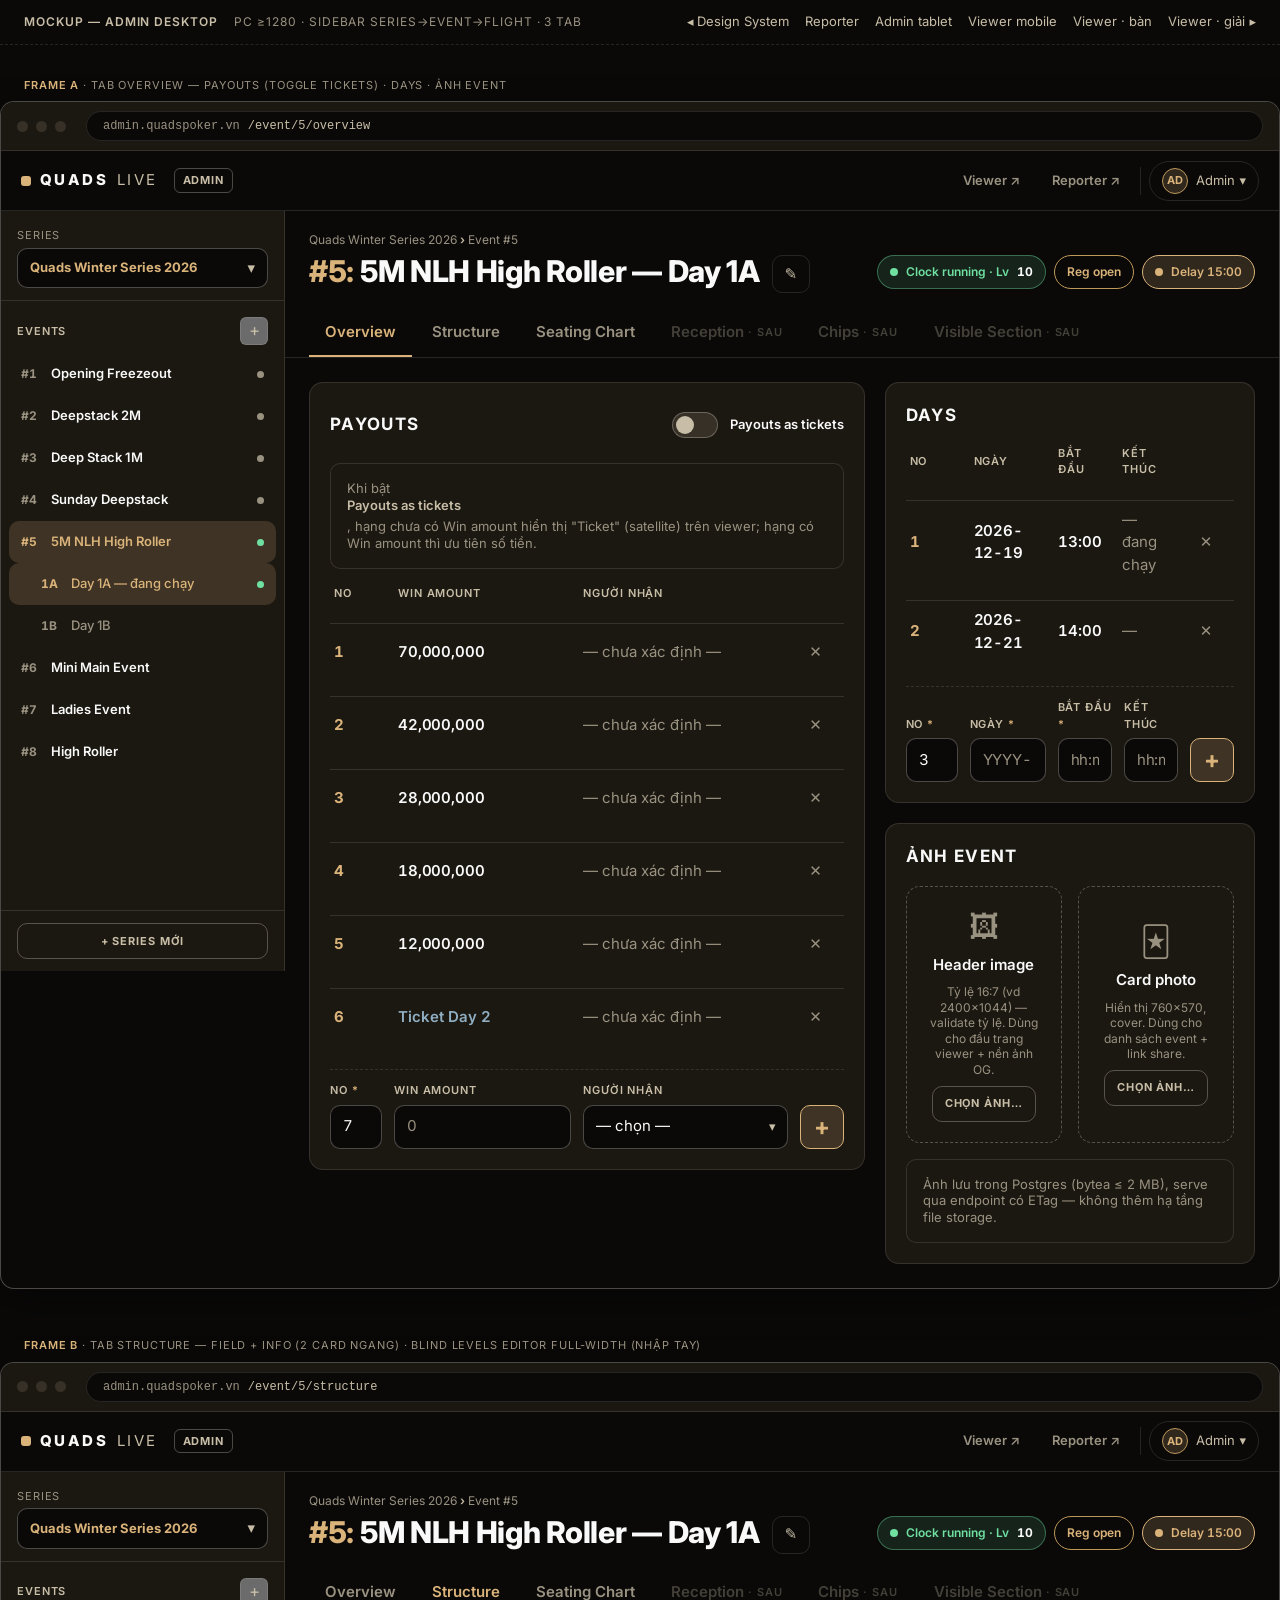
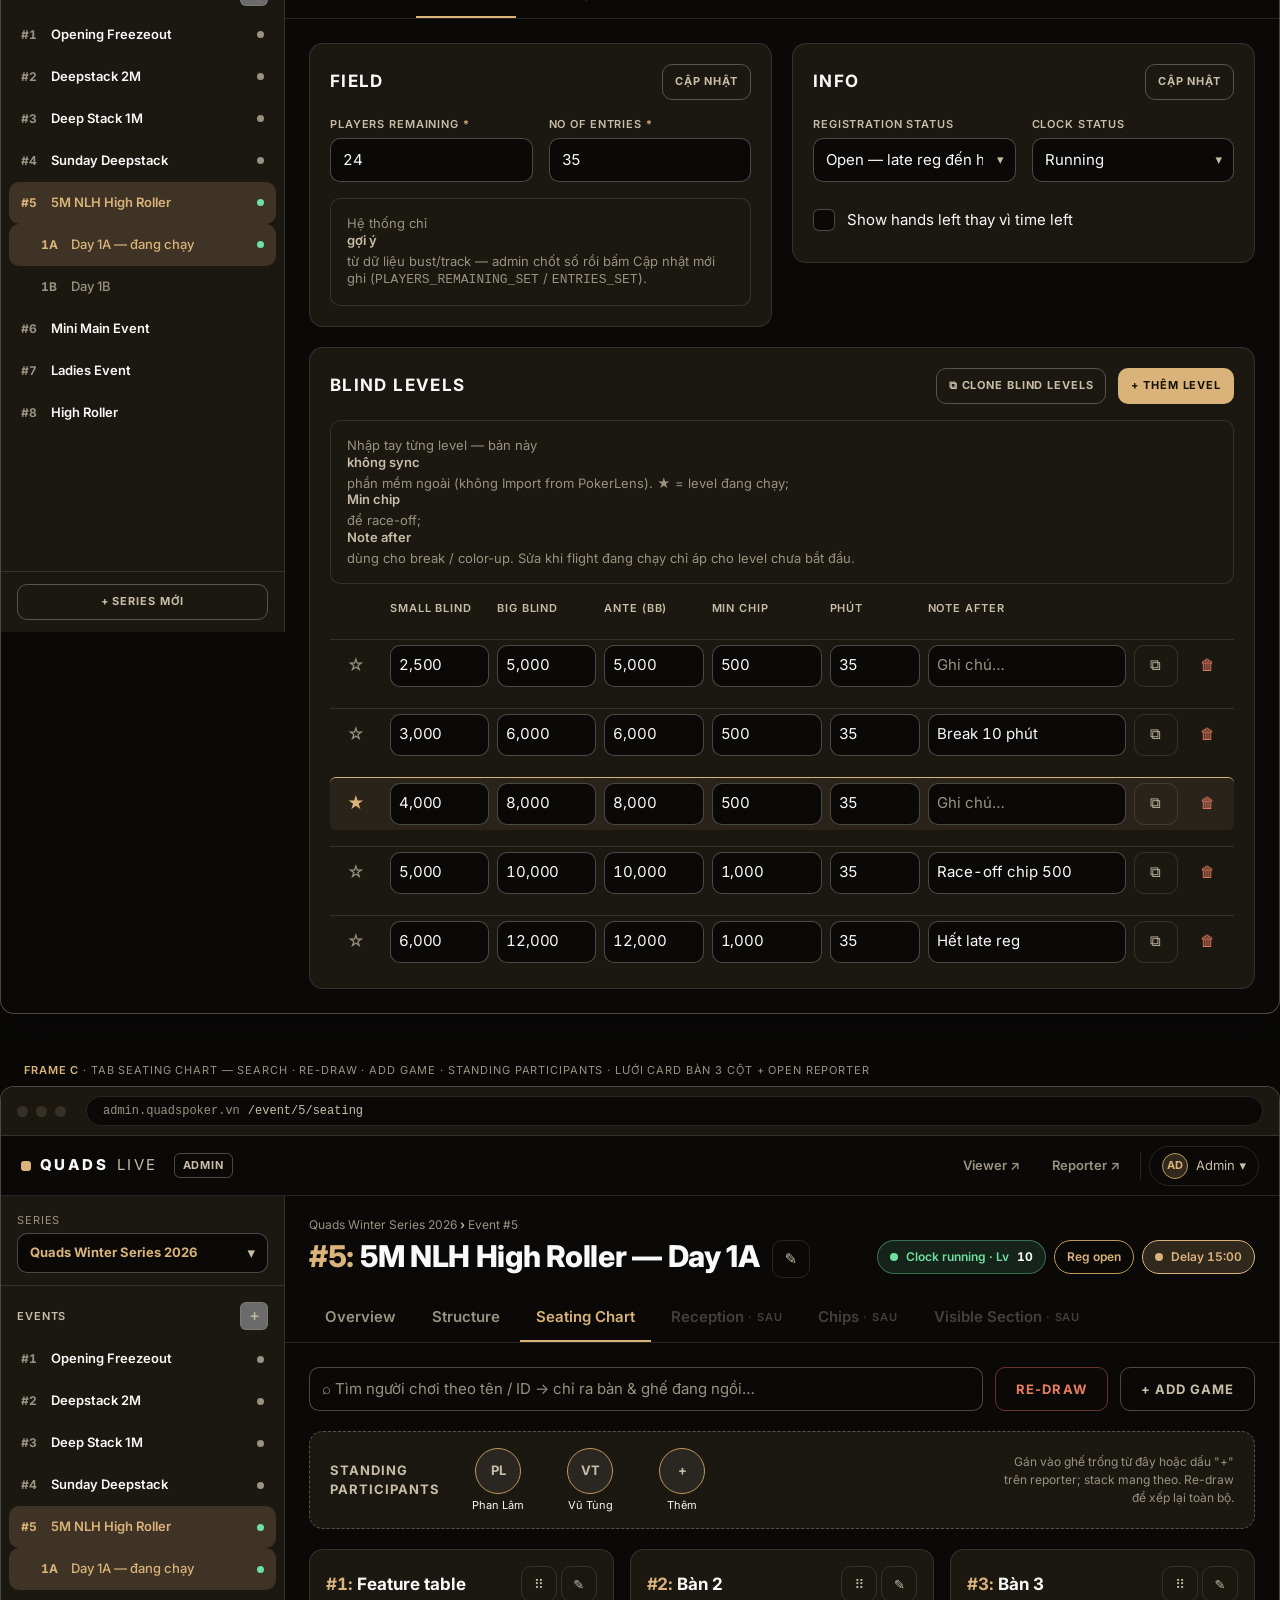
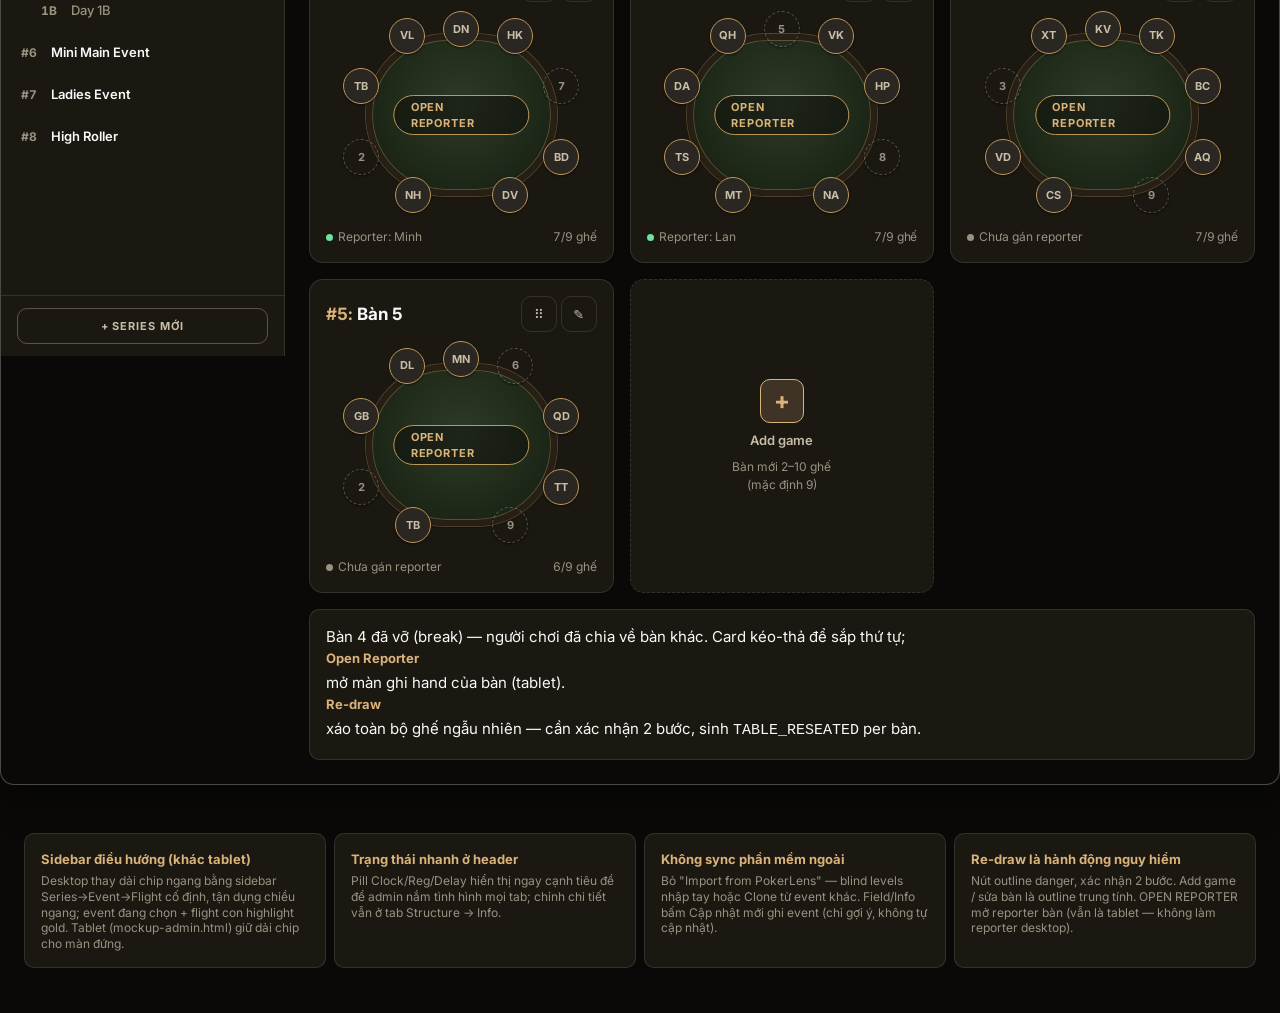
==== commit 4117a312: "Add files via upload" ====
--- a/design/mockup-admin-desktop.html
+++ b/design/mockup-admin-desktop.html
@@ -265,9 +265,11 @@
   <b>Mockup — Admin desktop</b><span>PC ≥1280 · sidebar Series→Event→Flight · 3 tab</span>
   <nav>
     <a href="design-system.html">◂ Design System</a>
-    <a href="mockup-admin.html">Admin Tablet</a>
-    <a href="mockup-viewer-desktop.html">Viewer Desktop</a>
-    <a href="mockup-logger.html">Reporter ▸</a>
+    <a href="mockup-logger.html">Reporter</a>
+    <a href="mockup-admin.html">Admin tablet</a>
+    <a href="mockup-viewer-mobile.html">Viewer mobile</a>
+    <a href="mockup-viewer.html">Viewer · bàn</a>
+    <a href="mockup-viewer-desktop.html">Viewer · giải ▸</a>
   </nav>
 </div>
 
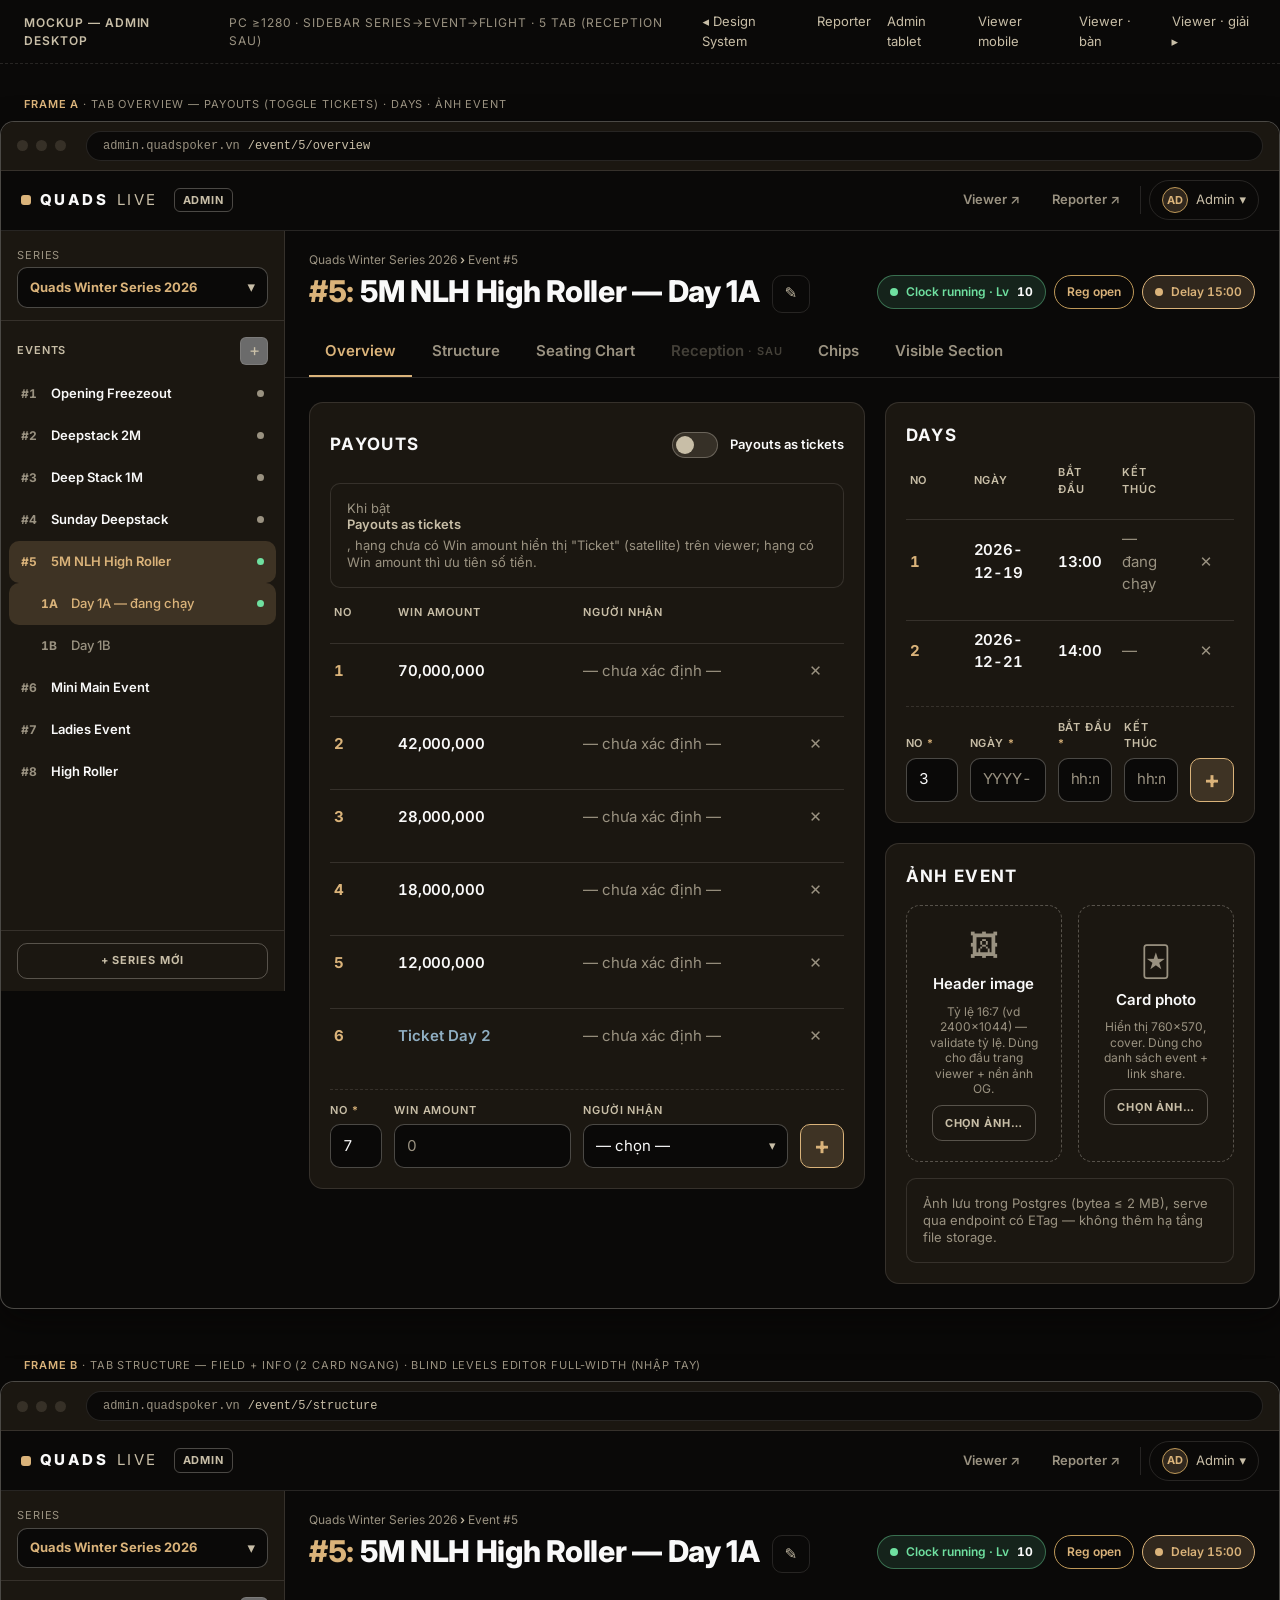
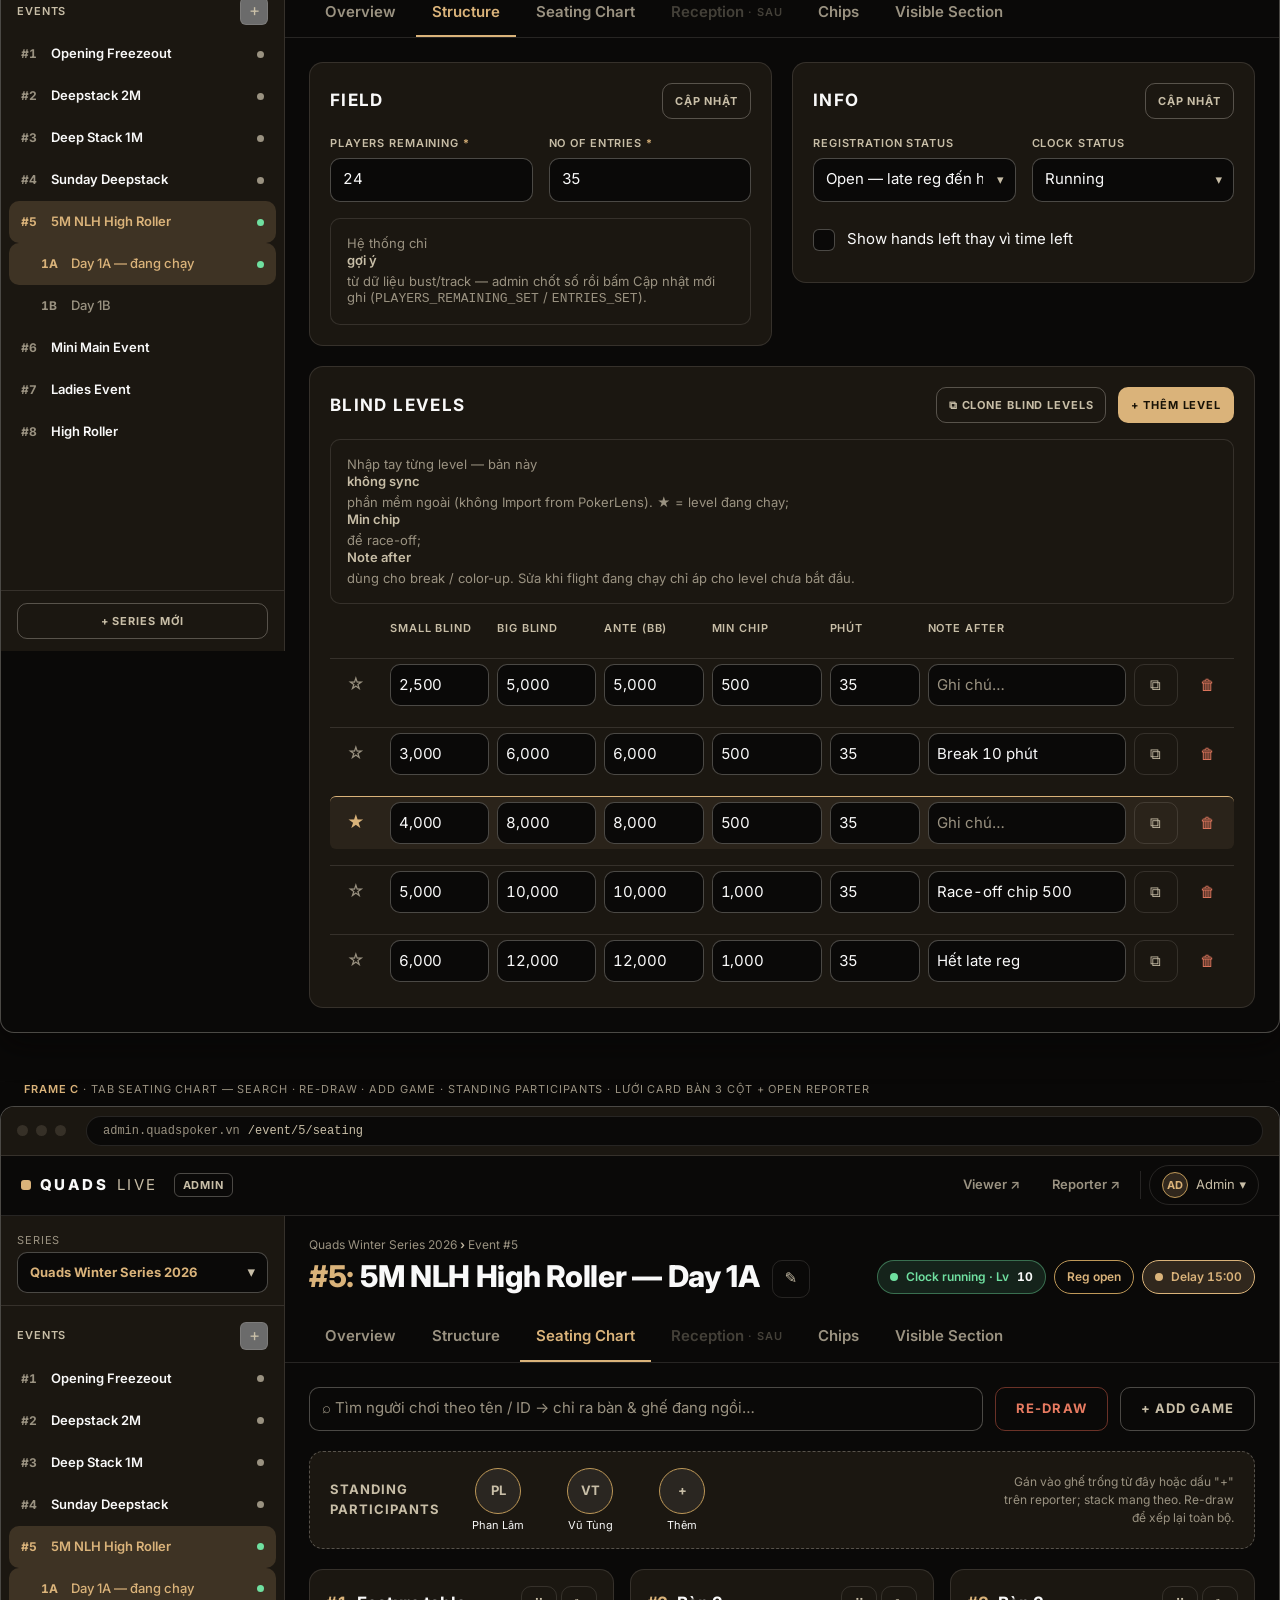
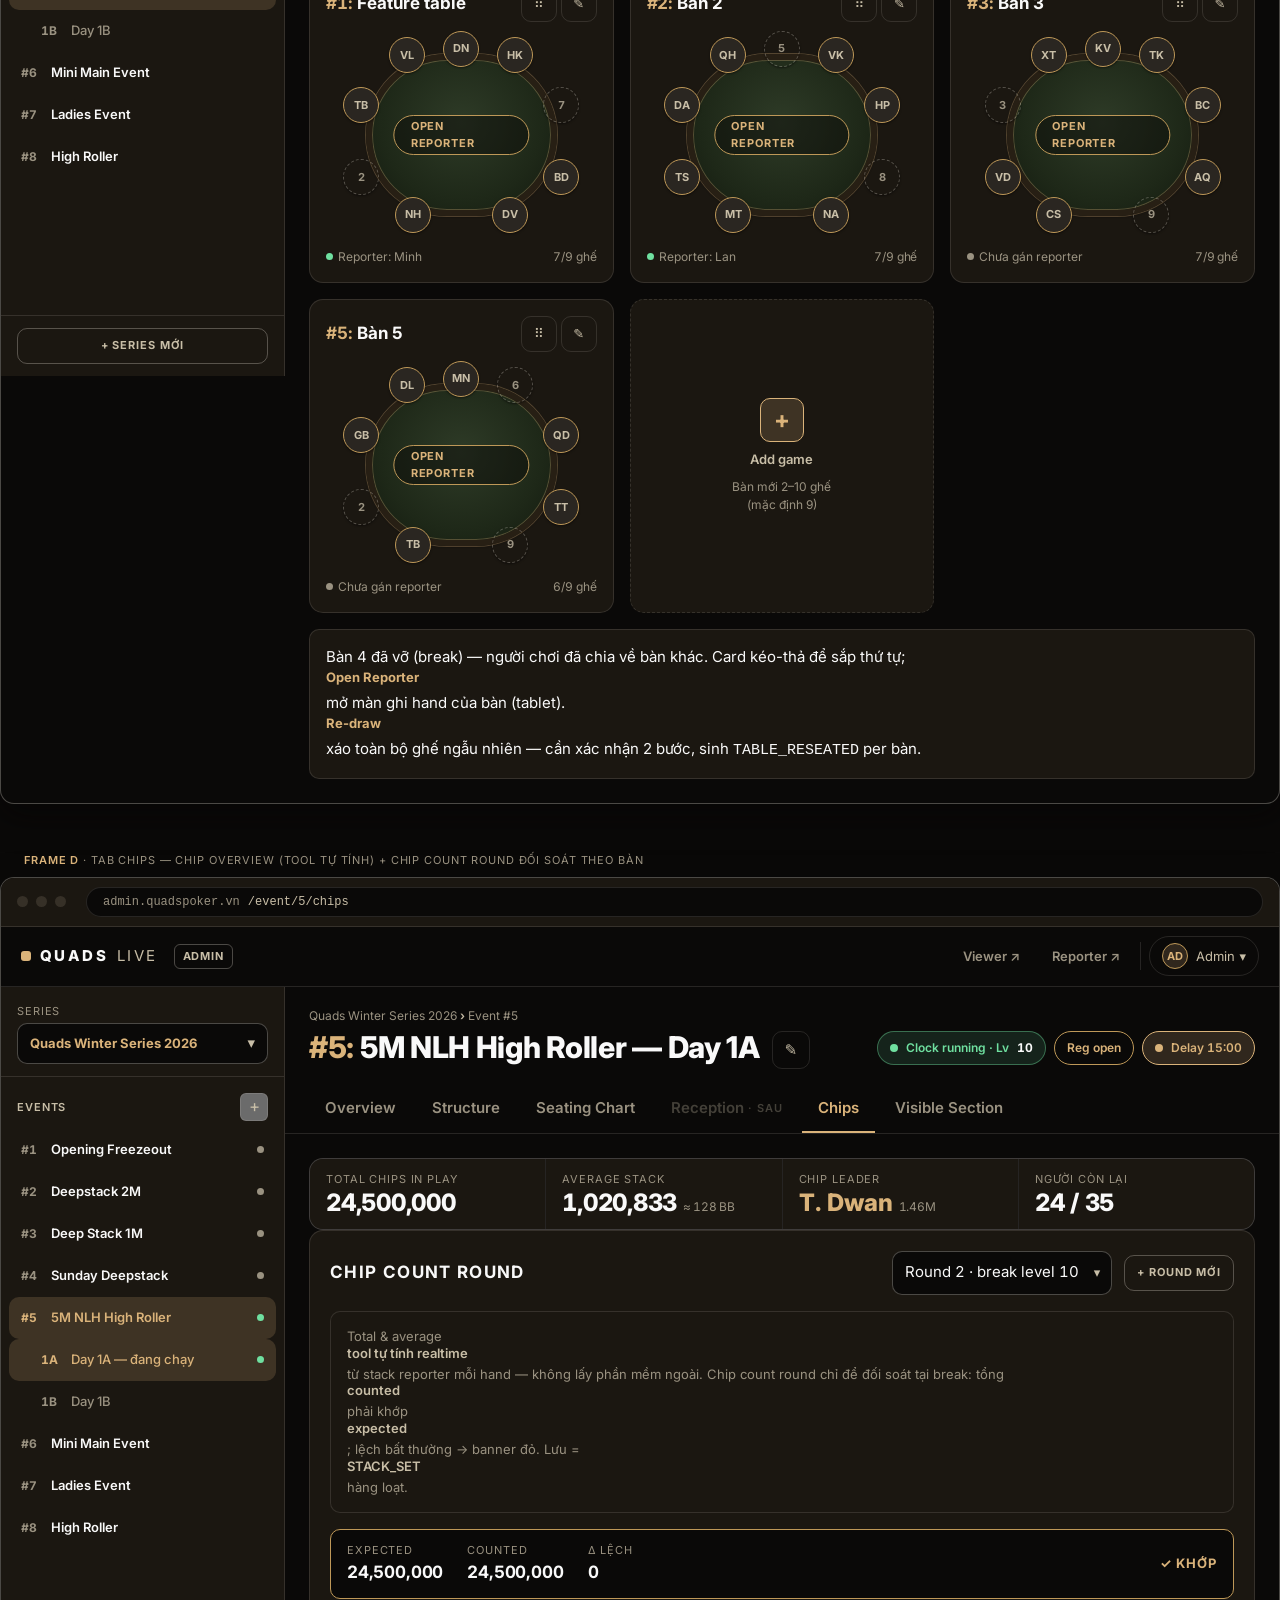
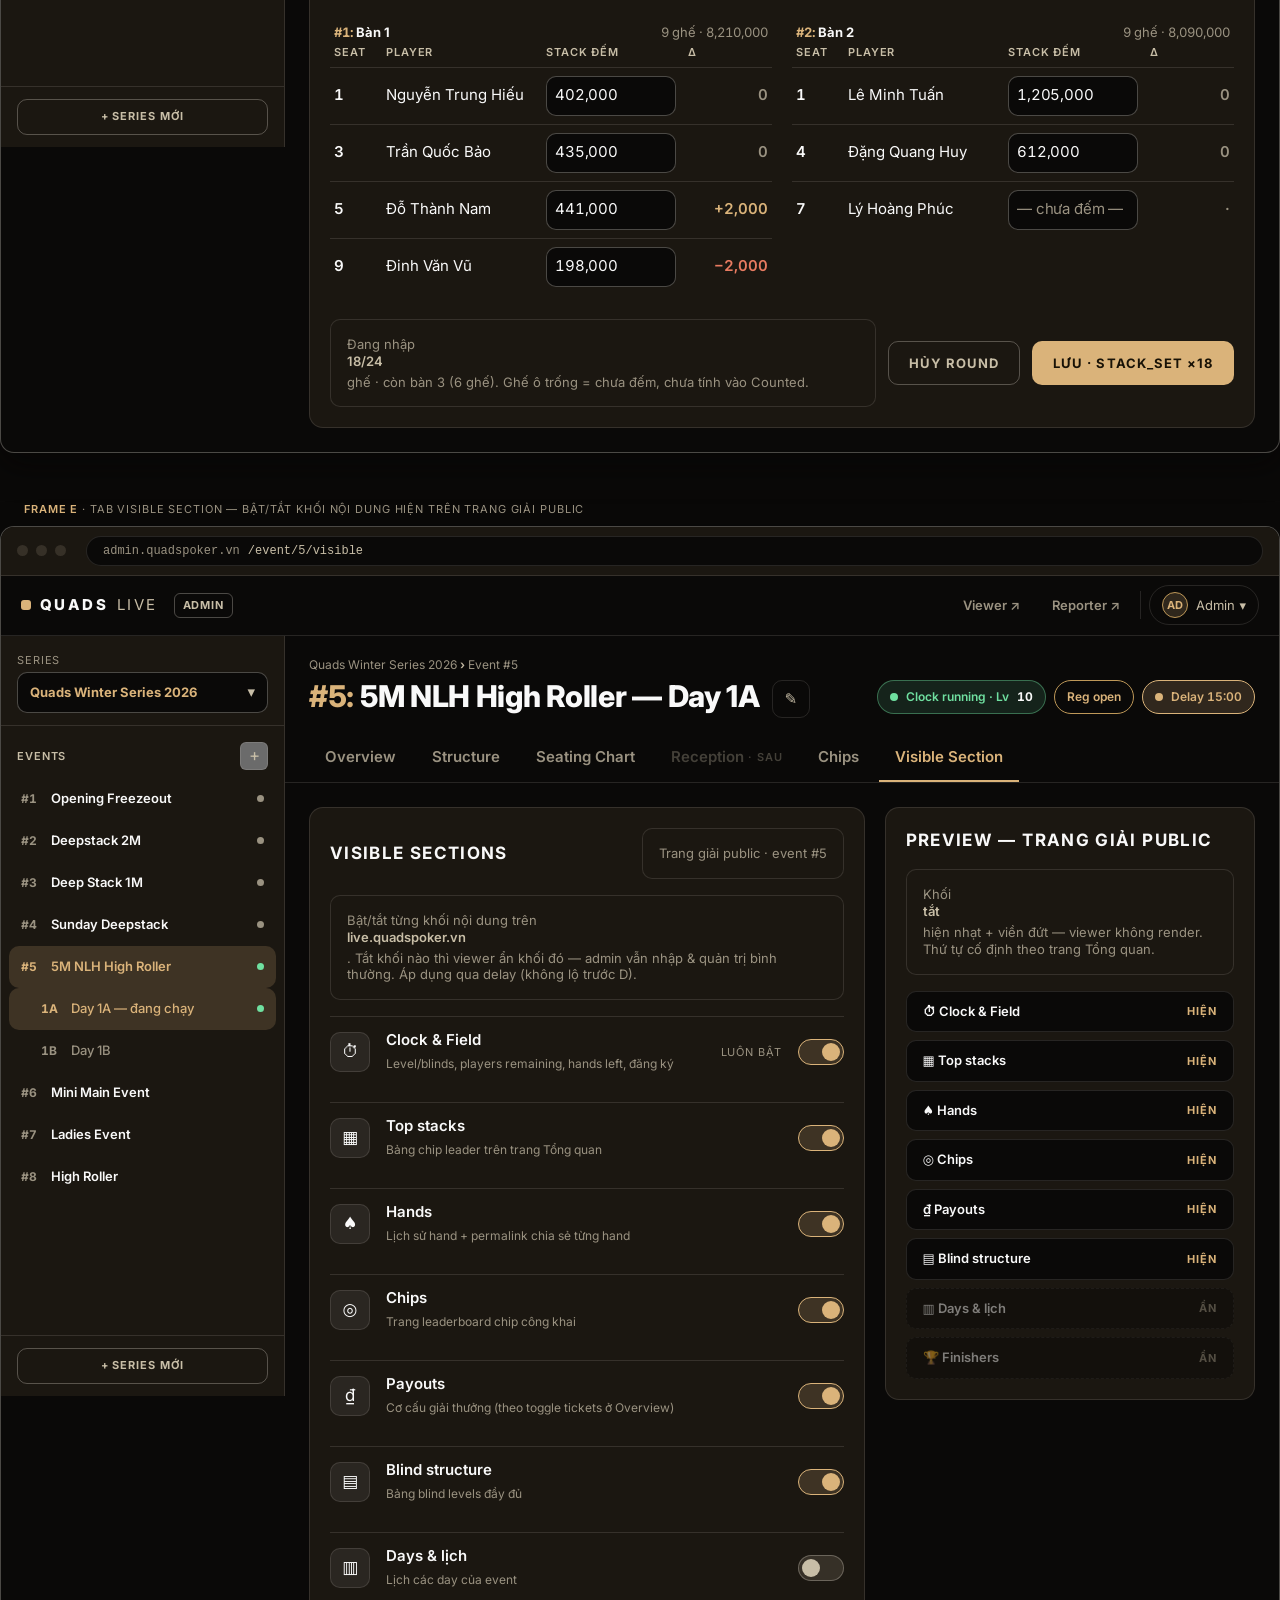
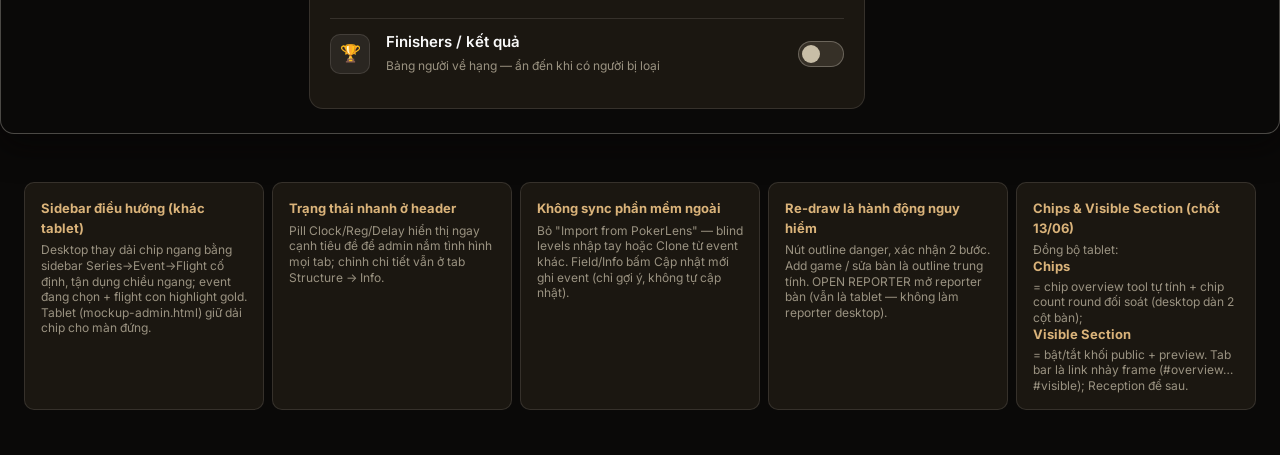
==== commit 3fa7aea7: "Add files via upload" ====
--- a/design/mockup-admin-desktop.html
+++ b/design/mockup-admin-desktop.html
@@ -257,12 +257,60 @@
 .note { border: 1px solid var(--color-border); background: var(--color-surface-1); border-radius: var(--radius-md); padding: var(--sp-4); }
 .note b { display: block; font-size: var(--fs-sm); color: var(--color-gold); margin-bottom: 4px; }
 .note span { font-size: var(--fs-xs); color: var(--color-text-muted); line-height: var(--lh-snug); display: block; }
+
+/* ---------- Tab dạng link (menu bấm được, nhảy tới frame) ---------- */
+.adtab { text-decoration: none; }
+html { scroll-behavior: smooth; }
+
+/* ================= TAB CHIPS — tổng quan + chip count round ================= */
+.statgrid { display: grid; grid-template-columns: repeat(4, 1fr); gap: 1px; background: var(--color-border); border: 1px solid var(--color-border); border-radius: var(--radius-lg); overflow: hidden; }
+.cstat { background: var(--color-surface-1); padding: var(--sp-3) var(--sp-4); display: flex; flex-direction: column; gap: 3px; min-width: 0; }
+.cstat .k { font-size: var(--fs-2xs); color: var(--color-text-muted); text-transform: uppercase; letter-spacing: var(--ls-caps); }
+.cstat .v { font-size: var(--fs-xl); font-weight: var(--fw-heavy); font-variant-numeric: tabular-nums; line-height: var(--lh-tight); white-space: nowrap; overflow: hidden; text-overflow: ellipsis; }
+.cstat .v small { font-size: var(--fs-xs); color: var(--color-text-muted); font-weight: var(--fw-reg); }
+.cstat--accent .v { color: var(--color-gold); }
+.recon { display: flex; align-items: center; gap: var(--sp-6); flex-wrap: wrap; padding: var(--sp-3) var(--sp-4); border-radius: var(--radius-md); border: 1px solid var(--color-border-strong); background: var(--color-bg); }
+.recon > div { display: flex; flex-direction: column; gap: 2px; }
+.recon .rk { font-size: var(--fs-2xs); color: var(--color-text-muted); text-transform: uppercase; letter-spacing: var(--ls-caps); }
+.recon .rv { font-size: var(--fs-md); font-weight: var(--fw-bold); font-variant-numeric: tabular-nums; }
+.recon .verdict { margin-left: auto; font-size: var(--fs-sm); font-weight: var(--fw-bold); text-transform: uppercase; letter-spacing: var(--ls-caps); }
+.recon--ok { border-color: var(--color-gold-deep); }
+.recon--ok .verdict { color: var(--color-gold); }
+.recon--warn { border-color: var(--color-danger-line); background: var(--color-danger-soft); }
+.recon--warn .verdict { color: var(--color-danger-text); }
+.cc-cols { display: grid; grid-template-columns: 1fr 1fr; gap: var(--sp-5); }
+.grid-chip { grid-template-columns: 40px 1fr 130px 80px; }
+.grid-chip .input { min-height: 40px; padding: 6px var(--sp-2); }
+.cc-tbl-head { display: flex; align-items: center; gap: var(--sp-3); padding: var(--sp-2) var(--sp-1) 2px; }
+.cc-tbl-head h3 { font-size: var(--fs-sm); font-weight: var(--fw-bold); }
+.cc-tbl-head h3 .tnum { color: var(--color-gold); }
+.cc-tbl-head .sub { margin-left: auto; font-size: var(--fs-sm); color: var(--color-text-muted); font-variant-numeric: tabular-nums; }
+.delta { text-align: right; font-variant-numeric: tabular-nums; font-weight: var(--fw-semi); }
+.delta--up { color: var(--color-gold); }
+.delta--dn { color: var(--color-danger-text); }
+.delta--zero { color: var(--color-text-muted); }
+.cc-foot { display: flex; align-items: center; gap: var(--sp-3); padding-top: var(--sp-2); }
+.cc-foot .note { flex: 1; margin: 0; }
+
+/* ================= TAB VISIBLE SECTION — bật/tắt khối public ================= */
+.vis-row { display: flex; align-items: center; gap: var(--sp-4); padding: var(--sp-3) 0; border-top: 1px solid var(--color-border); }
+.vis-row:first-of-type { border-top: 0; }
+.vis-ic { width: 40px; height: 40px; flex: none; border-radius: var(--radius-md); background: var(--color-surface-2); border: 1px solid var(--color-border); display: inline-flex; align-items: center; justify-content: center; font-size: var(--fs-md); }
+.vis-b { flex: 1; min-width: 0; }
+.vis-b b { font-size: var(--fs-base); font-weight: var(--fw-semi); display: block; }
+.vis-b span { font-size: var(--fs-xs); color: var(--color-text-muted); line-height: var(--lh-snug); }
+.vis-lock { font-size: var(--fs-2xs); color: var(--color-text-muted); text-transform: uppercase; letter-spacing: var(--ls-caps); flex: none; }
+.vis-prev { display: flex; flex-direction: column; gap: var(--sp-2); }
+.vp-bar { display: flex; align-items: center; gap: var(--sp-3); padding: 10px var(--sp-4); border: 1px solid var(--color-border); border-radius: var(--radius-md); background: var(--color-bg); font-size: var(--fs-sm); font-weight: var(--fw-semi); }
+.vp-bar .vtag { margin-left: auto; font-size: var(--fs-2xs); text-transform: uppercase; letter-spacing: var(--ls-caps); color: var(--color-gold); font-weight: var(--fw-bold); }
+.vp-bar--off { border-style: dashed; opacity: 0.45; }
+.vp-bar--off .vtag { color: var(--color-text-muted); }
 </style>
 </head>
 <body>
 
 <div class="mock-chrome">
-  <b>Mockup — Admin desktop</b><span>PC ≥1280 · sidebar Series→Event→Flight · 3 tab</span>
+  <b>Mockup — Admin desktop</b><span>PC ≥1280 · sidebar Series→Event→Flight · 5 tab (Reception sau)</span>
   <nav>
     <a href="design-system.html">◂ Design System</a>
     <a href="mockup-logger.html">Reporter</a>
@@ -331,12 +379,12 @@
       </div>
 
       <nav class="ad-tabs">
-        <button class="adtab adtab--active">Overview</button>
-        <button class="adtab">Structure</button>
-        <button class="adtab">Seating Chart</button>
+        <a class="adtab adtab--active" href="#overview">Overview</a>
+        <a class="adtab" href="#structure">Structure</a>
+        <a class="adtab" href="#seating">Seating Chart</a>
         <button class="adtab" disabled>Reception <small>· sau</small></button>
-        <button class="adtab" disabled>Chips <small>· sau</small></button>
-        <button class="adtab" disabled>Visible Section <small>· sau</small></button>
+        <a class="adtab" href="#chips">Chips</a>
+        <a class="adtab" href="#visible">Visible Section</a>
       </nav>
 
       <div class="ad-body">
@@ -462,12 +510,12 @@
       </div>
 
       <nav class="ad-tabs">
-        <button class="adtab">Overview</button>
-        <button class="adtab adtab--active">Structure</button>
-        <button class="adtab">Seating Chart</button>
+        <a class="adtab" href="#overview">Overview</a>
+        <a class="adtab adtab--active" href="#structure">Structure</a>
+        <a class="adtab" href="#seating">Seating Chart</a>
         <button class="adtab" disabled>Reception <small>· sau</small></button>
-        <button class="adtab" disabled>Chips <small>· sau</small></button>
-        <button class="adtab" disabled>Visible Section <small>· sau</small></button>
+        <a class="adtab" href="#chips">Chips</a>
+        <a class="adtab" href="#visible">Visible Section</a>
       </nav>
 
       <div class="ad-body">
@@ -584,12 +632,12 @@
       </div>
 
       <nav class="ad-tabs">
-        <button class="adtab">Overview</button>
-        <button class="adtab">Structure</button>
-        <button class="adtab adtab--active">Seating Chart</button>
+        <a class="adtab" href="#overview">Overview</a>
+        <a class="adtab" href="#structure">Structure</a>
+        <a class="adtab adtab--active" href="#seating">Seating Chart</a>
         <button class="adtab" disabled>Reception <small>· sau</small></button>
-        <button class="adtab" disabled>Chips <small>· sau</small></button>
-        <button class="adtab" disabled>Visible Section <small>· sau</small></button>
+        <a class="adtab" href="#chips">Chips</a>
+        <a class="adtab" href="#visible">Visible Section</a>
       </nav>
 
       <div class="ad-body">
@@ -696,11 +744,265 @@
   </div>
 </div>
 
+<!-- =================================================================
+     FRAME D — TAB CHIPS
+     ================================================================= -->
+<div class="frame-cap" id="chips"><b>Frame D</b> · Tab Chips — Chip overview (tool tự tính) + Chip count round đối soát theo bàn</div>
+<div class="win">
+  <div class="win-bar"><span class="tl"></span><span class="tl"></span><span class="tl"></span><span class="win-url">admin.quadspoker.vn<b>/event/5/chips</b></span></div>
+
+  <header class="topbar">
+    <span class="wordmark"><span class="mk-sq"></span><b>QUADS</b><span>LIVE</span></span>
+    <span class="top-tag">Admin</span>
+    <span class="top-tail">
+      <a class="top-link" href="mockup-viewer-desktop.html">Viewer ↗</a>
+      <a class="top-link" href="mockup-logger.html">Reporter ↗</a>
+      <span class="vr"></span>
+      <span class="acct"><span class="ava">AD</span>Admin ▾</span>
+    </span>
+  </header>
+
+  <div class="adwrap">
+
+    <aside class="side">
+      <div class="side-series">
+        <div class="k">Series</div>
+        <div class="side-pick"><b>Quads Winter Series 2026</b><span class="cv">▾</span></div>
+      </div>
+      <div class="side-cap"><span>Events</span><button class="add" aria-label="Thêm event">+</button></div>
+      <nav class="side-list">
+        <a class="side-ev" href="#"><span class="no tnum">#1</span><span class="nm">Opening Freezeout</span><span class="sdot sdot--done"></span></a>
+        <a class="side-ev" href="#"><span class="no tnum">#2</span><span class="nm">Deepstack 2M</span><span class="sdot sdot--done"></span></a>
+        <a class="side-ev" href="#"><span class="no tnum">#3</span><span class="nm">Deep Stack 1M</span><span class="sdot sdot--done"></span></a>
+        <a class="side-ev" href="#"><span class="no tnum">#4</span><span class="nm">Sunday Deepstack</span><span class="sdot sdot--done"></span></a>
+        <a class="side-ev side-ev--active" href="#"><span class="no tnum">#5</span><span class="nm">5M NLH High Roller</span><span class="sdot sdot--run"></span></a>
+        <a class="side-ev side-flight side-ev--active" href="#"><span class="no tnum">1A</span><span class="nm">Day 1A — đang chạy</span><span class="sdot sdot--run"></span></a>
+        <a class="side-ev side-flight" href="#"><span class="no tnum">1B</span><span class="nm">Day 1B</span></a>
+        <a class="side-ev" href="#"><span class="no tnum">#6</span><span class="nm">Mini Main Event</span></a>
+        <a class="side-ev" href="#"><span class="no tnum">#7</span><span class="nm">Ladies Event</span></a>
+        <a class="side-ev" href="#"><span class="no tnum">#8</span><span class="nm">High Roller</span></a>
+      </nav>
+      <div class="side-foot"><button class="btn btn--outline btn--sm" style="width:100%">+ Series mới</button></div>
+    </aside>
+
+    <div class="main">
+      <div class="ad-head">
+        <div class="crumb">Quads Winter Series 2026 <b>›</b> Event #5</div>
+        <div class="ad-title">
+          <h1><span class="tnum">#5:</span> 5M NLH High Roller — Day 1A</h1>
+          <button class="ad-edit" aria-label="Sửa tên">✎</button>
+          <span class="ad-status">
+            <span class="spill spill--run"><span class="dot"></span>Clock running · Lv <b>10</b></span>
+            <span class="spill spill--open">Reg open</span>
+            <span class="spill spill--delay"><span class="dot"></span>Delay 15:00</span>
+          </span>
+        </div>
+      </div>
+
+      <nav class="ad-tabs">
+        <a class="adtab" href="#overview">Overview</a>
+        <a class="adtab" href="#structure">Structure</a>
+        <a class="adtab" href="#seating">Seating Chart</a>
+        <button class="adtab" disabled>Reception <small>· sau</small></button>
+        <a class="adtab adtab--active" href="#chips">Chips</a>
+        <a class="adtab" href="#visible">Visible Section</a>
+      </nav>
+
+      <div class="ad-body">
+        <div class="statgrid">
+          <div class="cstat"><span class="k">Total chips in play</span><span class="v tnum">24,500,000</span></div>
+          <div class="cstat"><span class="k">Average stack</span><span class="v tnum">1,020,833 <small>≈ 128 BB</small></span></div>
+          <div class="cstat cstat--accent"><span class="k">Chip leader</span><span class="v">T. Dwan <small class="tnum">1.46M</small></span></div>
+          <div class="cstat"><span class="k">Người còn lại</span><span class="v tnum">24 / 35</span></div>
+        </div>
+
+        <section class="card" aria-label="Chip count round">
+          <div class="card-head">
+            <h2>Chip count round</h2>
+            <span class="tail">
+              <span class="selwrap"><select class="input" aria-label="Chọn round"><option>Round 2 · break level 10</option><option>Round 1 · break level 6</option></select></span>
+              <button class="btn btn--outline btn--sm">+ Round mới</button>
+            </span>
+          </div>
+          <p class="note">Total &amp; average <b>tool tự tính realtime</b> từ stack reporter mỗi hand — không lấy phần mềm ngoài. Chip count round chỉ để đối soát tại break: tổng <b>counted</b> phải khớp <b>expected</b>; lệch bất thường → banner đỏ. Lưu = <b>STACK_SET</b> hàng loạt.</p>
+
+          <div class="recon recon--ok" role="status">
+            <div><span class="rk">Expected</span><span class="rv tnum">24,500,000</span></div>
+            <div><span class="rk">Counted</span><span class="rv tnum">24,500,000</span></div>
+            <div><span class="rk">Δ lệch</span><span class="rv tnum">0</span></div>
+            <span class="verdict">✓ Khớp</span>
+          </div>
+
+          <div class="cc-cols">
+            <div>
+              <div class="cc-tbl-head"><h3><span class="tnum">#1:</span> Bàn 1</h3><span class="sub">9 ghế · 8,210,000</span></div>
+              <div class="tbl-head grid-chip"><span>Seat</span><span>Player</span><span>Stack đếm</span><span>Δ</span></div>
+              <div class="tbl-row grid-chip"><span class="num tnum">1</span><span>Nguyễn Trung Hiếu</span><input class="input tnum" value="402,000" aria-label="Stack ghế 1"><span class="delta delta--zero">0</span></div>
+              <div class="tbl-row grid-chip"><span class="num tnum">3</span><span>Trần Quốc Bảo</span><input class="input tnum" value="435,000" aria-label="Stack ghế 3"><span class="delta delta--zero">0</span></div>
+              <div class="tbl-row grid-chip"><span class="num tnum">5</span><span>Đỗ Thành Nam</span><input class="input tnum" value="441,000" aria-label="Stack ghế 5"><span class="delta delta--up">+2,000</span></div>
+              <div class="tbl-row grid-chip"><span class="num tnum">9</span><span>Đinh Văn Vũ</span><input class="input tnum" value="198,000" aria-label="Stack ghế 9"><span class="delta delta--dn">−2,000</span></div>
+            </div>
+            <div>
+              <div class="cc-tbl-head"><h3><span class="tnum">#2:</span> Bàn 2</h3><span class="sub">9 ghế · 8,090,000</span></div>
+              <div class="tbl-head grid-chip"><span>Seat</span><span>Player</span><span>Stack đếm</span><span>Δ</span></div>
+              <div class="tbl-row grid-chip"><span class="num tnum">1</span><span>Lê Minh Tuấn</span><input class="input tnum" value="1,205,000" aria-label="Stack ghế 1 bàn 2"><span class="delta delta--zero">0</span></div>
+              <div class="tbl-row grid-chip"><span class="num tnum">4</span><span>Đặng Quang Huy</span><input class="input tnum" value="612,000" aria-label="Stack ghế 4 bàn 2"><span class="delta delta--zero">0</span></div>
+              <div class="tbl-row grid-chip"><span class="num tnum">7</span><span>Lý Hoàng Phúc</span><input class="input tnum" value="" placeholder="— chưa đếm —" aria-label="Stack ghế 7 bàn 2"><span class="delta delta--zero">·</span></div>
+            </div>
+          </div>
+
+          <div class="cc-foot">
+            <p class="note">Đang nhập <b>18/24</b> ghế · còn bàn 3 (6 ghế). Ghế ô trống = chưa đếm, chưa tính vào Counted.</p>
+            <button class="btn btn--outline">Hủy round</button>
+            <button class="btn btn--primary">Lưu · STACK_SET ×18</button>
+          </div>
+        </section>
+      </div>
+    </div>
+  </div>
+</div>
+
+<!-- =================================================================
+     FRAME E — TAB VISIBLE SECTION
+     ================================================================= -->
+<div class="frame-cap" id="visible"><b>Frame E</b> · Tab Visible Section — bật/tắt khối nội dung hiện trên trang giải public</div>
+<div class="win">
+  <div class="win-bar"><span class="tl"></span><span class="tl"></span><span class="tl"></span><span class="win-url">admin.quadspoker.vn<b>/event/5/visible</b></span></div>
+
+  <header class="topbar">
+    <span class="wordmark"><span class="mk-sq"></span><b>QUADS</b><span>LIVE</span></span>
+    <span class="top-tag">Admin</span>
+    <span class="top-tail">
+      <a class="top-link" href="mockup-viewer-desktop.html">Viewer ↗</a>
+      <a class="top-link" href="mockup-logger.html">Reporter ↗</a>
+      <span class="vr"></span>
+      <span class="acct"><span class="ava">AD</span>Admin ▾</span>
+    </span>
+  </header>
+
+  <div class="adwrap">
+
+    <aside class="side">
+      <div class="side-series">
+        <div class="k">Series</div>
+        <div class="side-pick"><b>Quads Winter Series 2026</b><span class="cv">▾</span></div>
+      </div>
+      <div class="side-cap"><span>Events</span><button class="add" aria-label="Thêm event">+</button></div>
+      <nav class="side-list">
+        <a class="side-ev" href="#"><span class="no tnum">#1</span><span class="nm">Opening Freezeout</span><span class="sdot sdot--done"></span></a>
+        <a class="side-ev" href="#"><span class="no tnum">#2</span><span class="nm">Deepstack 2M</span><span class="sdot sdot--done"></span></a>
+        <a class="side-ev" href="#"><span class="no tnum">#3</span><span class="nm">Deep Stack 1M</span><span class="sdot sdot--done"></span></a>
+        <a class="side-ev" href="#"><span class="no tnum">#4</span><span class="nm">Sunday Deepstack</span><span class="sdot sdot--done"></span></a>
+        <a class="side-ev side-ev--active" href="#"><span class="no tnum">#5</span><span class="nm">5M NLH High Roller</span><span class="sdot sdot--run"></span></a>
+        <a class="side-ev side-flight side-ev--active" href="#"><span class="no tnum">1A</span><span class="nm">Day 1A — đang chạy</span><span class="sdot sdot--run"></span></a>
+        <a class="side-ev side-flight" href="#"><span class="no tnum">1B</span><span class="nm">Day 1B</span></a>
+        <a class="side-ev" href="#"><span class="no tnum">#6</span><span class="nm">Mini Main Event</span></a>
+        <a class="side-ev" href="#"><span class="no tnum">#7</span><span class="nm">Ladies Event</span></a>
+        <a class="side-ev" href="#"><span class="no tnum">#8</span><span class="nm">High Roller</span></a>
+      </nav>
+      <div class="side-foot"><button class="btn btn--outline btn--sm" style="width:100%">+ Series mới</button></div>
+    </aside>
+
+    <div class="main">
+      <div class="ad-head">
+        <div class="crumb">Quads Winter Series 2026 <b>›</b> Event #5</div>
+        <div class="ad-title">
+          <h1><span class="tnum">#5:</span> 5M NLH High Roller — Day 1A</h1>
+          <button class="ad-edit" aria-label="Sửa tên">✎</button>
+          <span class="ad-status">
+            <span class="spill spill--run"><span class="dot"></span>Clock running · Lv <b>10</b></span>
+            <span class="spill spill--open">Reg open</span>
+            <span class="spill spill--delay"><span class="dot"></span>Delay 15:00</span>
+          </span>
+        </div>
+      </div>
+
+      <nav class="ad-tabs">
+        <a class="adtab" href="#overview">Overview</a>
+        <a class="adtab" href="#structure">Structure</a>
+        <a class="adtab" href="#seating">Seating Chart</a>
+        <button class="adtab" disabled>Reception <small>· sau</small></button>
+        <a class="adtab" href="#chips">Chips</a>
+        <a class="adtab adtab--active" href="#visible">Visible Section</a>
+      </nav>
+
+      <div class="ad-body">
+        <div class="cols-2">
+
+          <section class="card" aria-label="Khối hiển thị công khai">
+            <div class="card-head"><h2>Visible sections</h2><span class="tail"><span class="note" style="margin:0">Trang giải public · event #5</span></span></div>
+            <p class="note">Bật/tắt từng khối nội dung trên <b>live.quadspoker.vn</b>. Tắt khối nào thì viewer ẩn khối đó — admin vẫn nhập &amp; quản trị bình thường. Áp dụng qua delay (không lộ trước D).</p>
+
+            <div class="vis-row">
+              <span class="vis-ic" aria-hidden="true">⏱</span>
+              <span class="vis-b"><b>Clock &amp; Field</b><span>Level/blinds, players remaining, hands left, đăng ký</span></span>
+              <span class="vis-lock">Luôn bật</span>
+              <span class="switch switch--on" role="switch" aria-checked="true" aria-disabled="true" tabindex="0"></span>
+            </div>
+            <div class="vis-row">
+              <span class="vis-ic" aria-hidden="true">▦</span>
+              <span class="vis-b"><b>Top stacks</b><span>Bảng chip leader trên trang Tổng quan</span></span>
+              <span class="switch switch--on" role="switch" aria-checked="true" tabindex="0"></span>
+            </div>
+            <div class="vis-row">
+              <span class="vis-ic" aria-hidden="true">♠</span>
+              <span class="vis-b"><b>Hands</b><span>Lịch sử hand + permalink chia sẻ từng hand</span></span>
+              <span class="switch switch--on" role="switch" aria-checked="true" tabindex="0"></span>
+            </div>
+            <div class="vis-row">
+              <span class="vis-ic" aria-hidden="true">◎</span>
+              <span class="vis-b"><b>Chips</b><span>Trang leaderboard chip công khai</span></span>
+              <span class="switch switch--on" role="switch" aria-checked="true" tabindex="0"></span>
+            </div>
+            <div class="vis-row">
+              <span class="vis-ic" aria-hidden="true">₫</span>
+              <span class="vis-b"><b>Payouts</b><span>Cơ cấu giải thưởng (theo toggle tickets ở Overview)</span></span>
+              <span class="switch switch--on" role="switch" aria-checked="true" tabindex="0"></span>
+            </div>
+            <div class="vis-row">
+              <span class="vis-ic" aria-hidden="true">▤</span>
+              <span class="vis-b"><b>Blind structure</b><span>Bảng blind levels đầy đủ</span></span>
+              <span class="switch switch--on" role="switch" aria-checked="true" tabindex="0"></span>
+            </div>
+            <div class="vis-row">
+              <span class="vis-ic" aria-hidden="true">▥</span>
+              <span class="vis-b"><b>Days &amp; lịch</b><span>Lịch các day của event</span></span>
+              <span class="switch" role="switch" aria-checked="false" tabindex="0"></span>
+            </div>
+            <div class="vis-row">
+              <span class="vis-ic" aria-hidden="true">🏆</span>
+              <span class="vis-b"><b>Finishers / kết quả</b><span>Bảng người về hạng — ẩn đến khi có người bị loại</span></span>
+              <span class="switch" role="switch" aria-checked="false" tabindex="0"></span>
+            </div>
+          </section>
+
+          <section class="card" aria-label="Preview trang public">
+            <div class="card-head"><h2>Preview — trang giải public</h2></div>
+            <p class="note">Khối <b>tắt</b> hiện nhạt + viền đứt — viewer không render. Thứ tự cố định theo trang Tổng quan.</p>
+            <div class="vis-prev">
+              <div class="vp-bar"><span>⏱ Clock &amp; Field</span><span class="vtag">Hiện</span></div>
+              <div class="vp-bar"><span>▦ Top stacks</span><span class="vtag">Hiện</span></div>
+              <div class="vp-bar"><span>♠ Hands</span><span class="vtag">Hiện</span></div>
+              <div class="vp-bar"><span>◎ Chips</span><span class="vtag">Hiện</span></div>
+              <div class="vp-bar"><span>₫ Payouts</span><span class="vtag">Hiện</span></div>
+              <div class="vp-bar"><span>▤ Blind structure</span><span class="vtag">Hiện</span></div>
+              <div class="vp-bar vp-bar--off"><span>▥ Days &amp; lịch</span><span class="vtag">Ẩn</span></div>
+              <div class="vp-bar vp-bar--off"><span>🏆 Finishers</span><span class="vtag">Ẩn</span></div>
+            </div>
+          </section>
+
+        </div>
+      </div>
+    </div>
+  </div>
+</div>
+
 <div class="notes">
   <div class="note"><b>Sidebar điều hướng (khác tablet)</b><span>Desktop thay dải chip ngang bằng sidebar Series→Event→Flight cố định, tận dụng chiều ngang; event đang chọn + flight con highlight gold. Tablet (mockup-admin.html) giữ dải chip cho màn đứng.</span></div>
   <div class="note"><b>Trạng thái nhanh ở header</b><span>Pill Clock/Reg/Delay hiển thị ngay cạnh tiêu đề để admin nắm tình hình mọi tab; chỉnh chi tiết vẫn ở tab Structure → Info.</span></div>
   <div class="note"><b>Không sync phần mềm ngoài</b><span>Bỏ "Import from PokerLens" — blind levels nhập tay hoặc Clone từ event khác. Field/Info bấm Cập nhật mới ghi event (chỉ gợi ý, không tự cập nhật).</span></div>
   <div class="note"><b>Re-draw là hành động nguy hiểm</b><span>Nút outline danger, xác nhận 2 bước. Add game / sửa bàn là outline trung tính. OPEN REPORTER mở reporter bàn (vẫn là tablet — không làm reporter desktop).</span></div>
+  <div class="note"><b>Chips &amp; Visible Section (chốt 13/06)</b><span>Đồng bộ tablet: <b>Chips</b> = chip overview tool tự tính + chip count round đối soát (desktop dàn 2 cột bàn); <b>Visible Section</b> = bật/tắt khối public + preview. Tab bar là link nhảy frame (#overview…#visible); Reception để sau.</span></div>
 </div>
 
 </body>
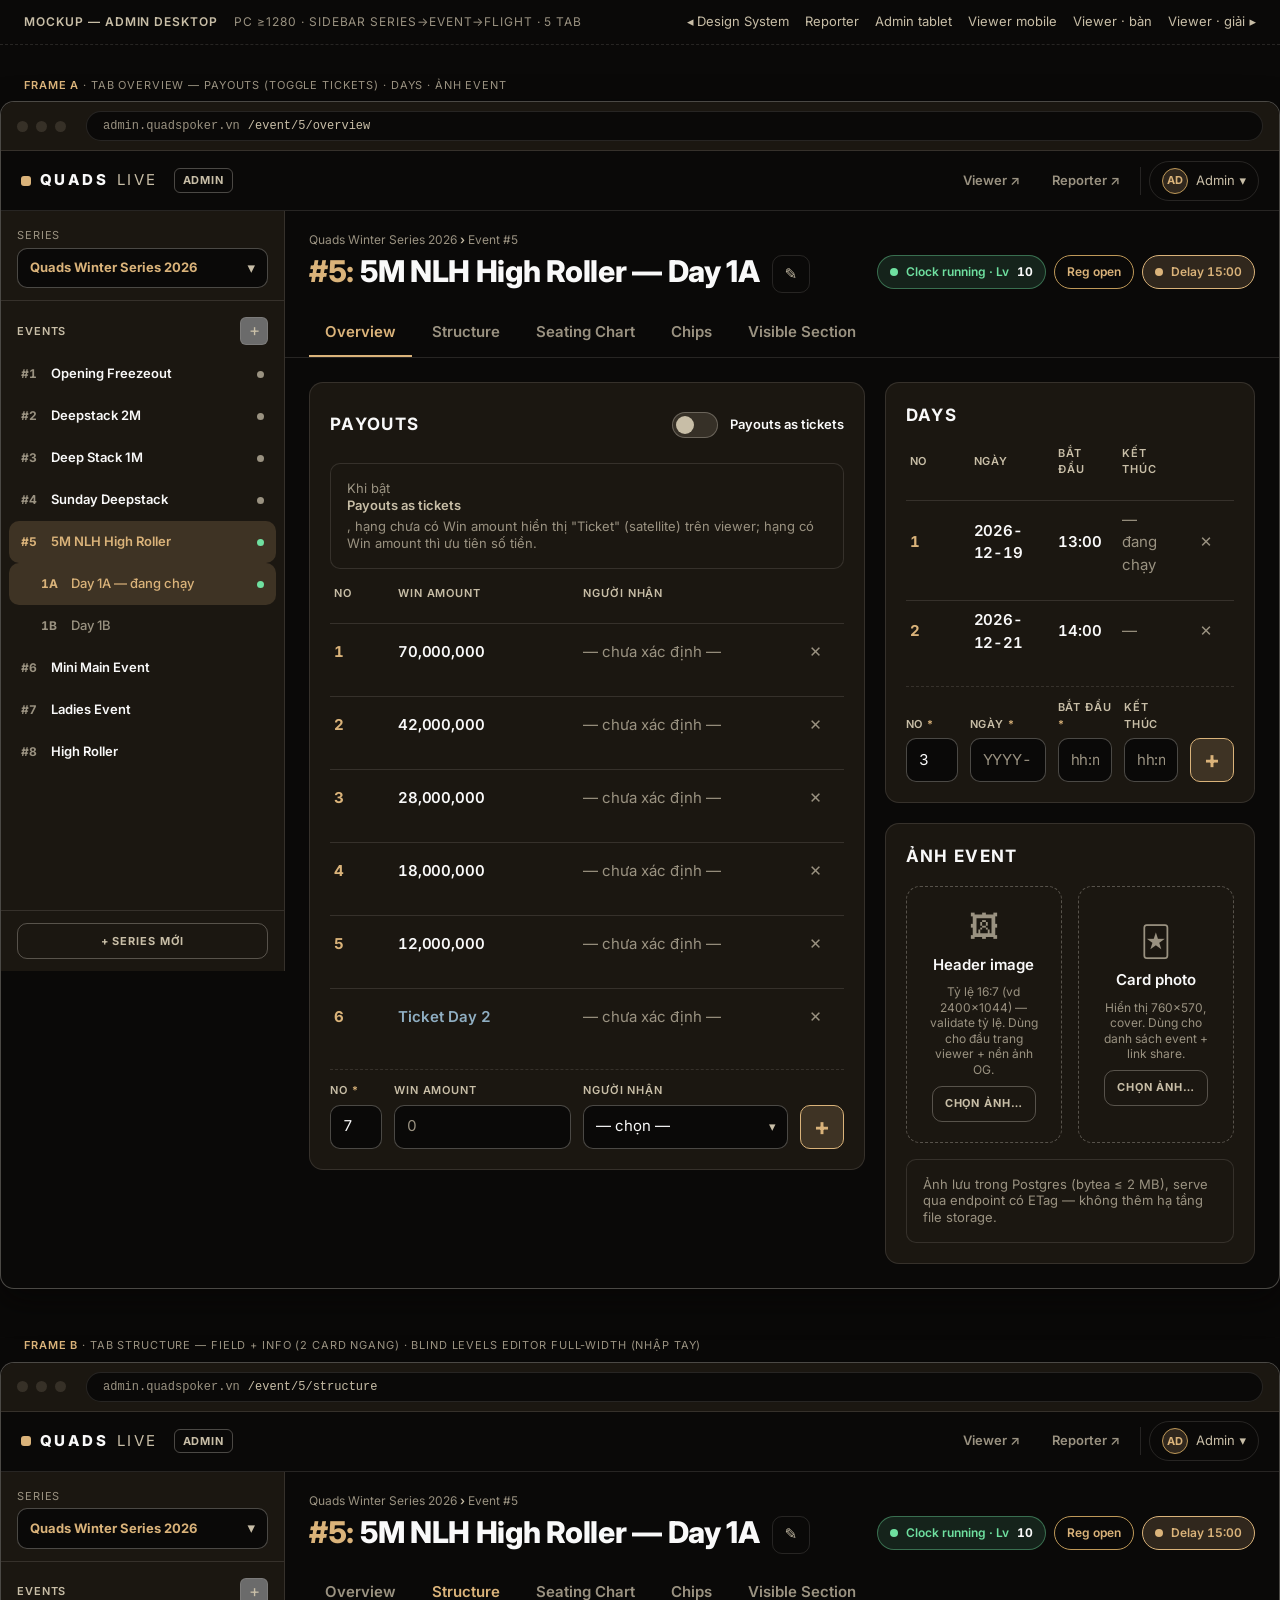
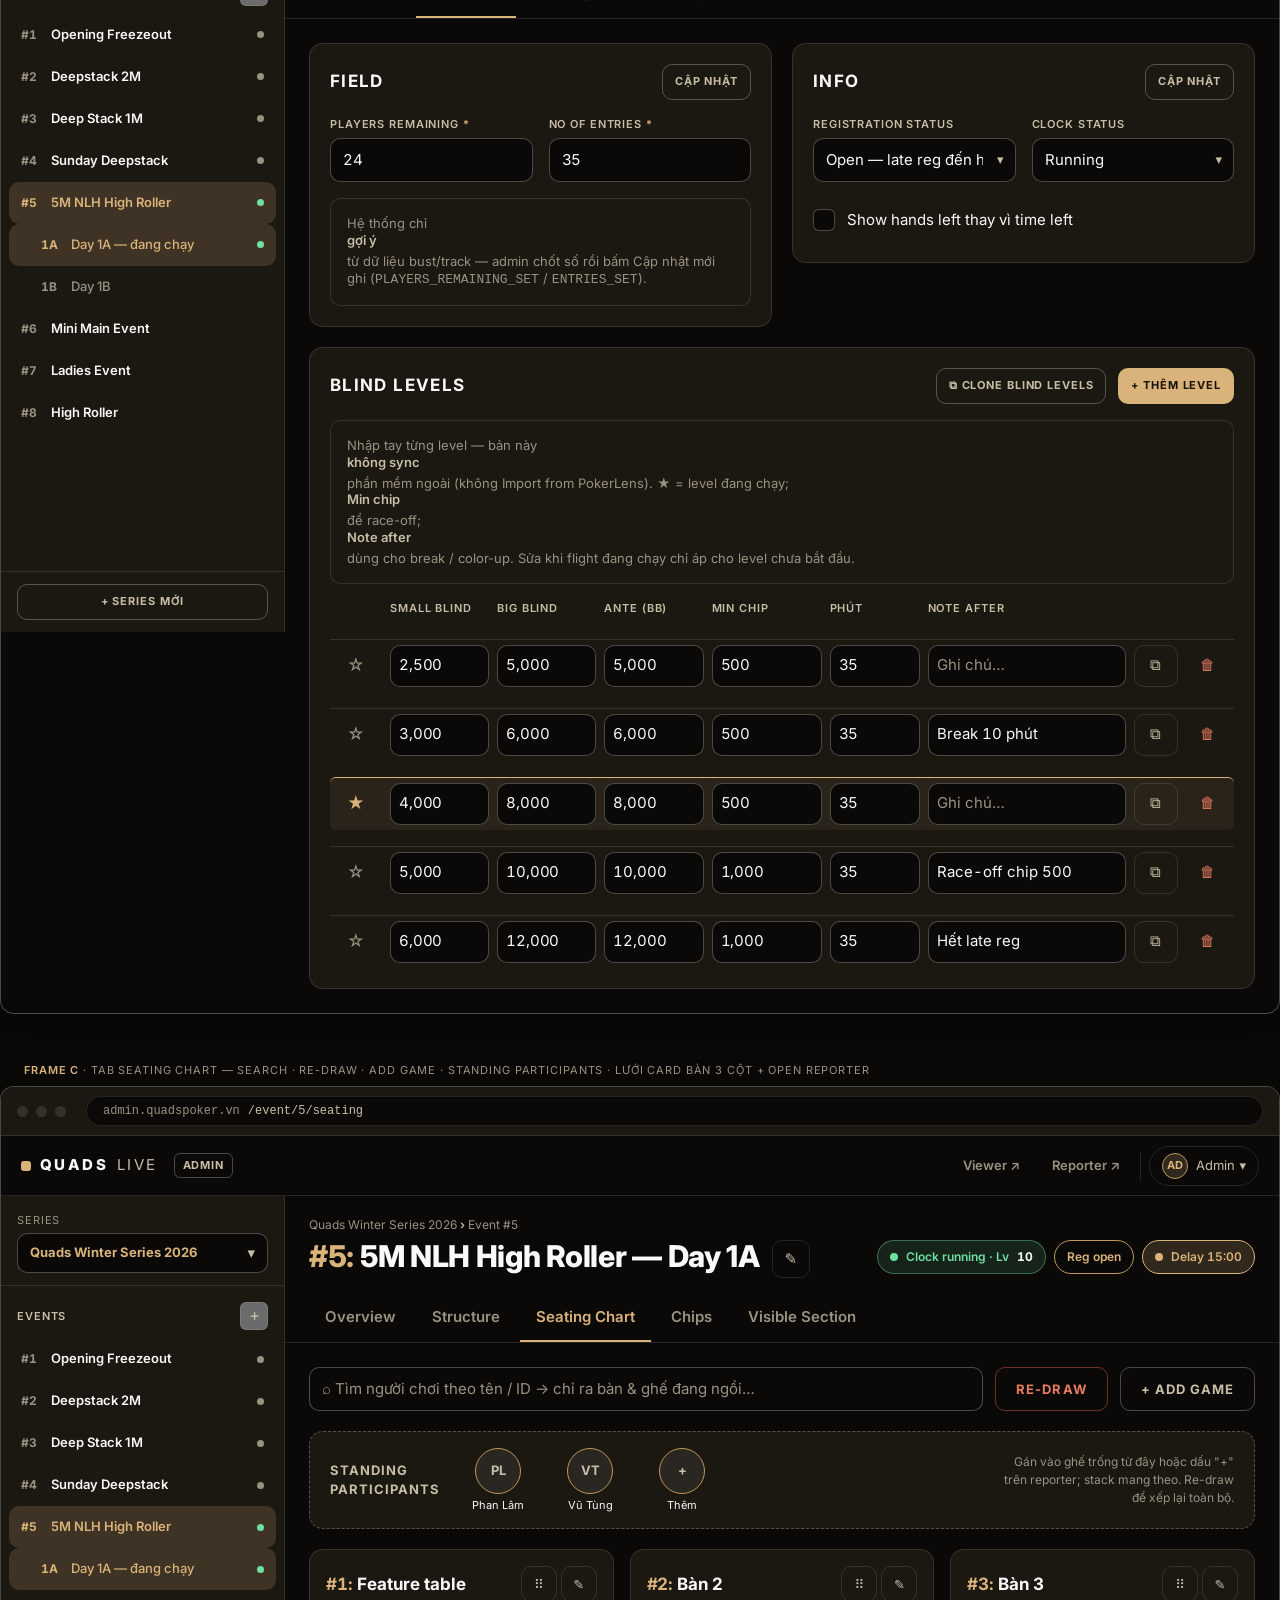
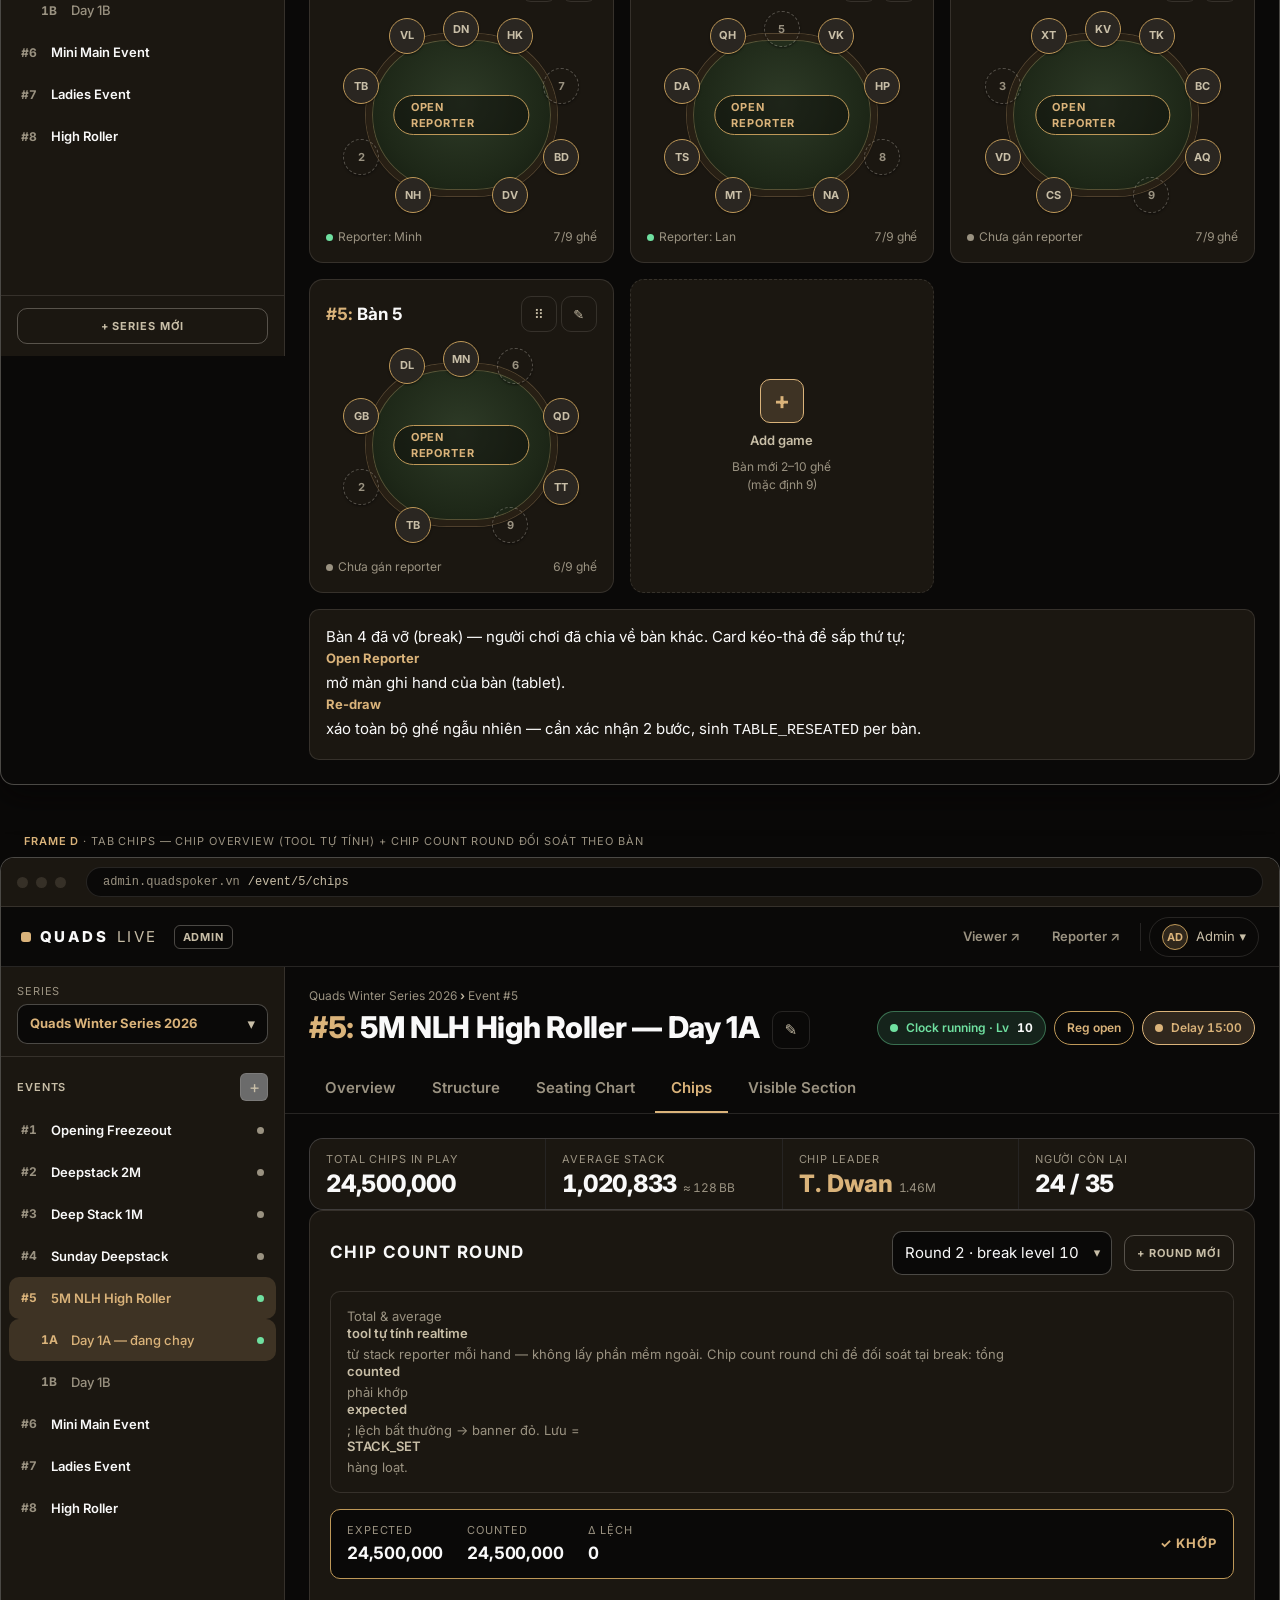
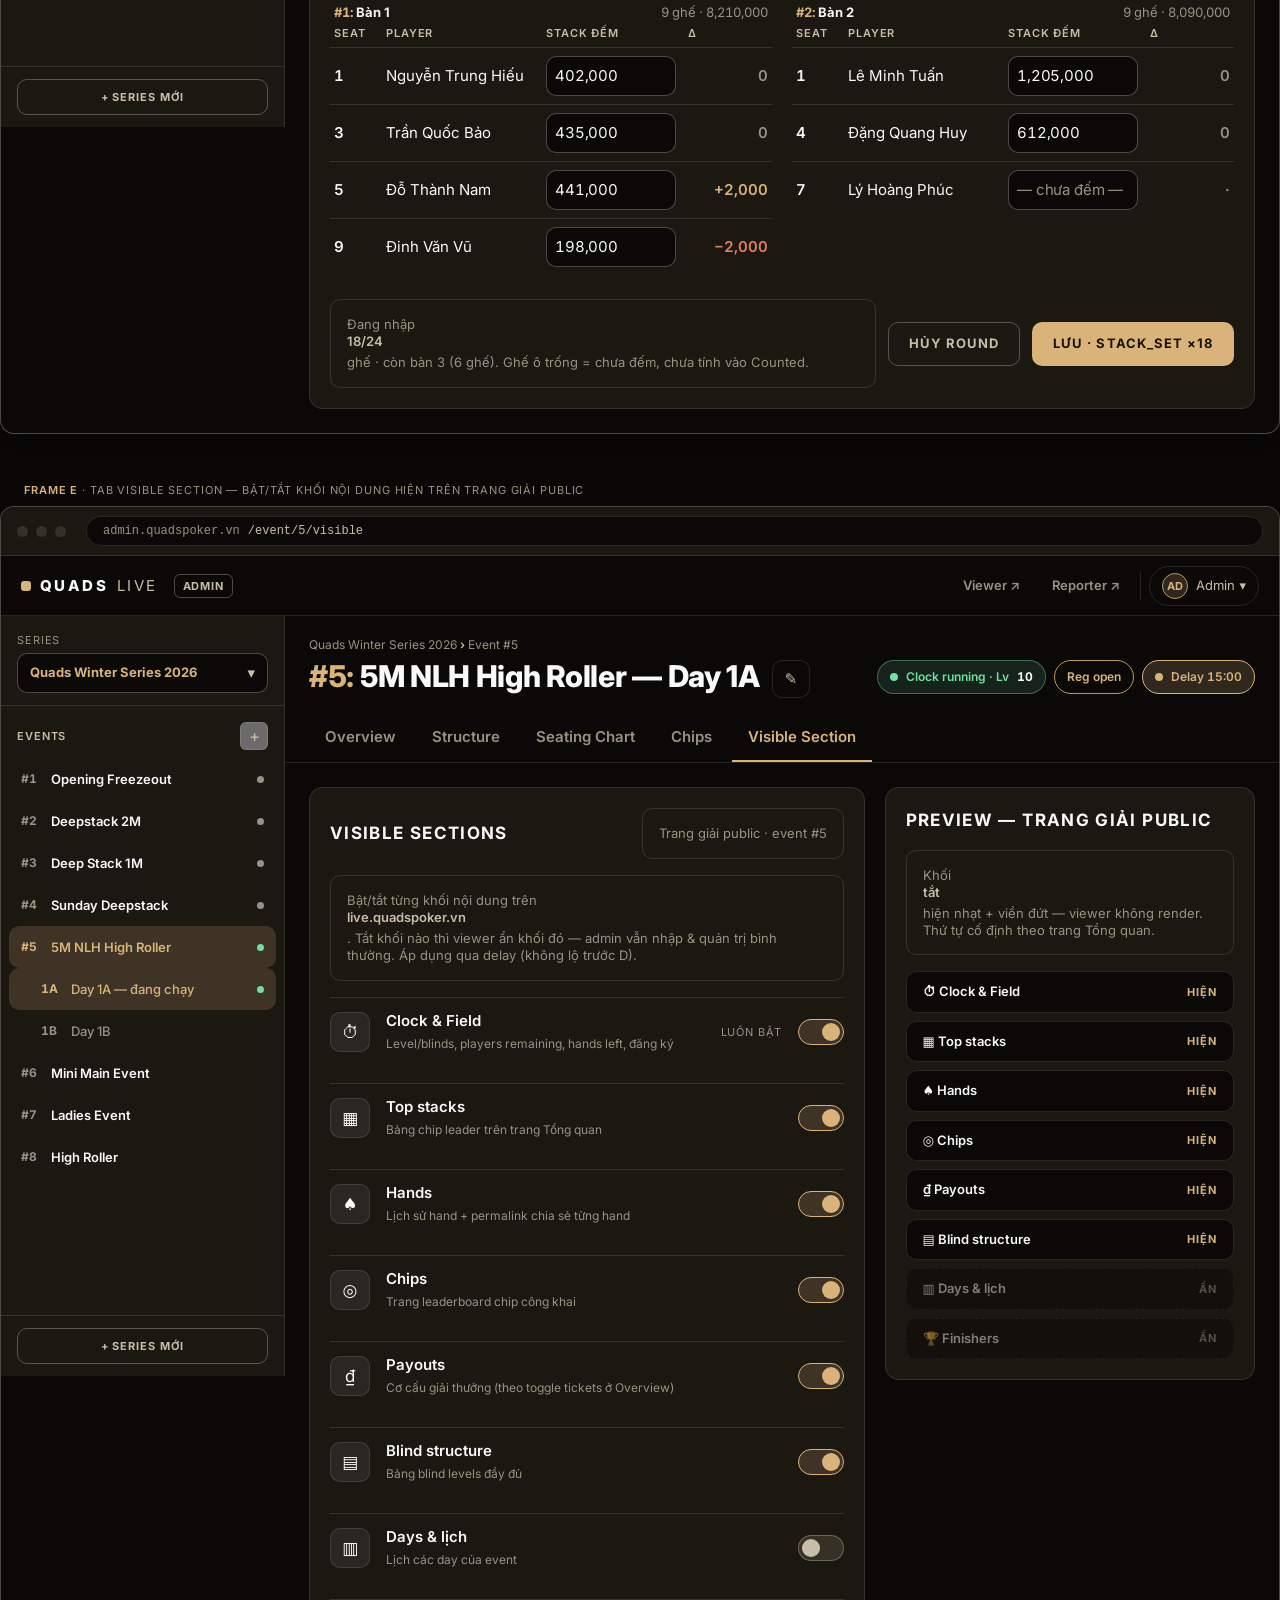
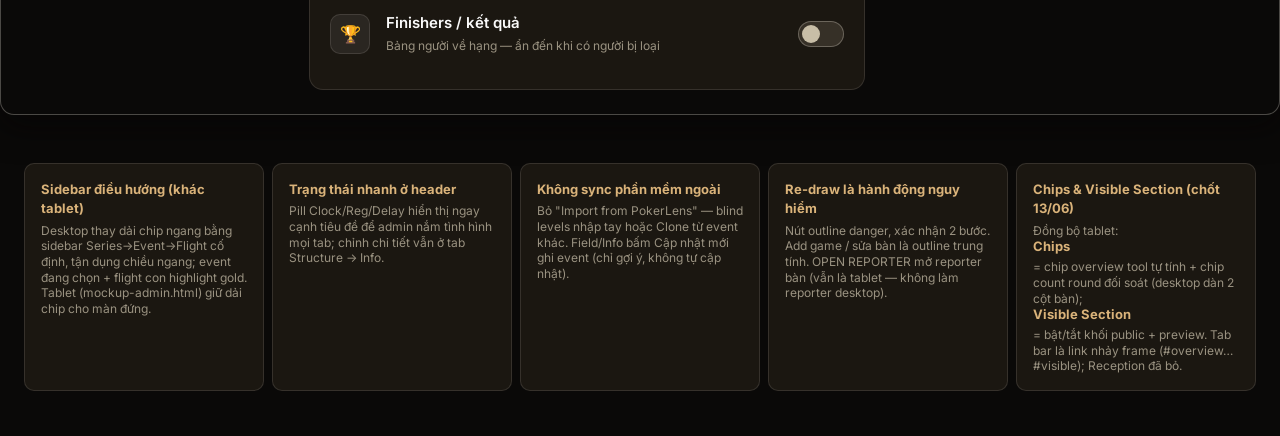
==== commit 80d58b6c: "Add files via upload" ====
--- a/design/mockup-admin-desktop.html
+++ b/design/mockup-admin-desktop.html
@@ -310,7 +310,7 @@
 <body>
 
 <div class="mock-chrome">
-  <b>Mockup — Admin desktop</b><span>PC ≥1280 · sidebar Series→Event→Flight · 5 tab (Reception sau)</span>
+  <b>Mockup — Admin desktop</b><span>PC ≥1280 · sidebar Series→Event→Flight · 5 tab</span>
   <nav>
     <a href="design-system.html">◂ Design System</a>
     <a href="mockup-logger.html">Reporter</a>
@@ -382,7 +382,6 @@
         <a class="adtab adtab--active" href="#overview">Overview</a>
         <a class="adtab" href="#structure">Structure</a>
         <a class="adtab" href="#seating">Seating Chart</a>
-        <button class="adtab" disabled>Reception <small>· sau</small></button>
         <a class="adtab" href="#chips">Chips</a>
         <a class="adtab" href="#visible">Visible Section</a>
       </nav>
@@ -513,7 +512,6 @@
         <a class="adtab" href="#overview">Overview</a>
         <a class="adtab adtab--active" href="#structure">Structure</a>
         <a class="adtab" href="#seating">Seating Chart</a>
-        <button class="adtab" disabled>Reception <small>· sau</small></button>
         <a class="adtab" href="#chips">Chips</a>
         <a class="adtab" href="#visible">Visible Section</a>
       </nav>
@@ -635,7 +633,6 @@
         <a class="adtab" href="#overview">Overview</a>
         <a class="adtab" href="#structure">Structure</a>
         <a class="adtab adtab--active" href="#seating">Seating Chart</a>
-        <button class="adtab" disabled>Reception <small>· sau</small></button>
         <a class="adtab" href="#chips">Chips</a>
         <a class="adtab" href="#visible">Visible Section</a>
       </nav>
@@ -803,7 +800,6 @@
         <a class="adtab" href="#overview">Overview</a>
         <a class="adtab" href="#structure">Structure</a>
         <a class="adtab" href="#seating">Seating Chart</a>
-        <button class="adtab" disabled>Reception <small>· sau</small></button>
         <a class="adtab adtab--active" href="#chips">Chips</a>
         <a class="adtab" href="#visible">Visible Section</a>
       </nav>
@@ -921,7 +917,6 @@
         <a class="adtab" href="#overview">Overview</a>
         <a class="adtab" href="#structure">Structure</a>
         <a class="adtab" href="#seating">Seating Chart</a>
-        <button class="adtab" disabled>Reception <small>· sau</small></button>
         <a class="adtab" href="#chips">Chips</a>
         <a class="adtab adtab--active" href="#visible">Visible Section</a>
       </nav>
@@ -1002,7 +997,7 @@
   <div class="note"><b>Trạng thái nhanh ở header</b><span>Pill Clock/Reg/Delay hiển thị ngay cạnh tiêu đề để admin nắm tình hình mọi tab; chỉnh chi tiết vẫn ở tab Structure → Info.</span></div>
   <div class="note"><b>Không sync phần mềm ngoài</b><span>Bỏ "Import from PokerLens" — blind levels nhập tay hoặc Clone từ event khác. Field/Info bấm Cập nhật mới ghi event (chỉ gợi ý, không tự cập nhật).</span></div>
   <div class="note"><b>Re-draw là hành động nguy hiểm</b><span>Nút outline danger, xác nhận 2 bước. Add game / sửa bàn là outline trung tính. OPEN REPORTER mở reporter bàn (vẫn là tablet — không làm reporter desktop).</span></div>
-  <div class="note"><b>Chips &amp; Visible Section (chốt 13/06)</b><span>Đồng bộ tablet: <b>Chips</b> = chip overview tool tự tính + chip count round đối soát (desktop dàn 2 cột bàn); <b>Visible Section</b> = bật/tắt khối public + preview. Tab bar là link nhảy frame (#overview…#visible); Reception để sau.</span></div>
+  <div class="note"><b>Chips &amp; Visible Section (chốt 13/06)</b><span>Đồng bộ tablet: <b>Chips</b> = chip overview tool tự tính + chip count round đối soát (desktop dàn 2 cột bàn); <b>Visible Section</b> = bật/tắt khối public + preview. Tab bar là link nhảy frame (#overview…#visible); Reception đã bỏ.</span></div>
 </div>
 
 </body>
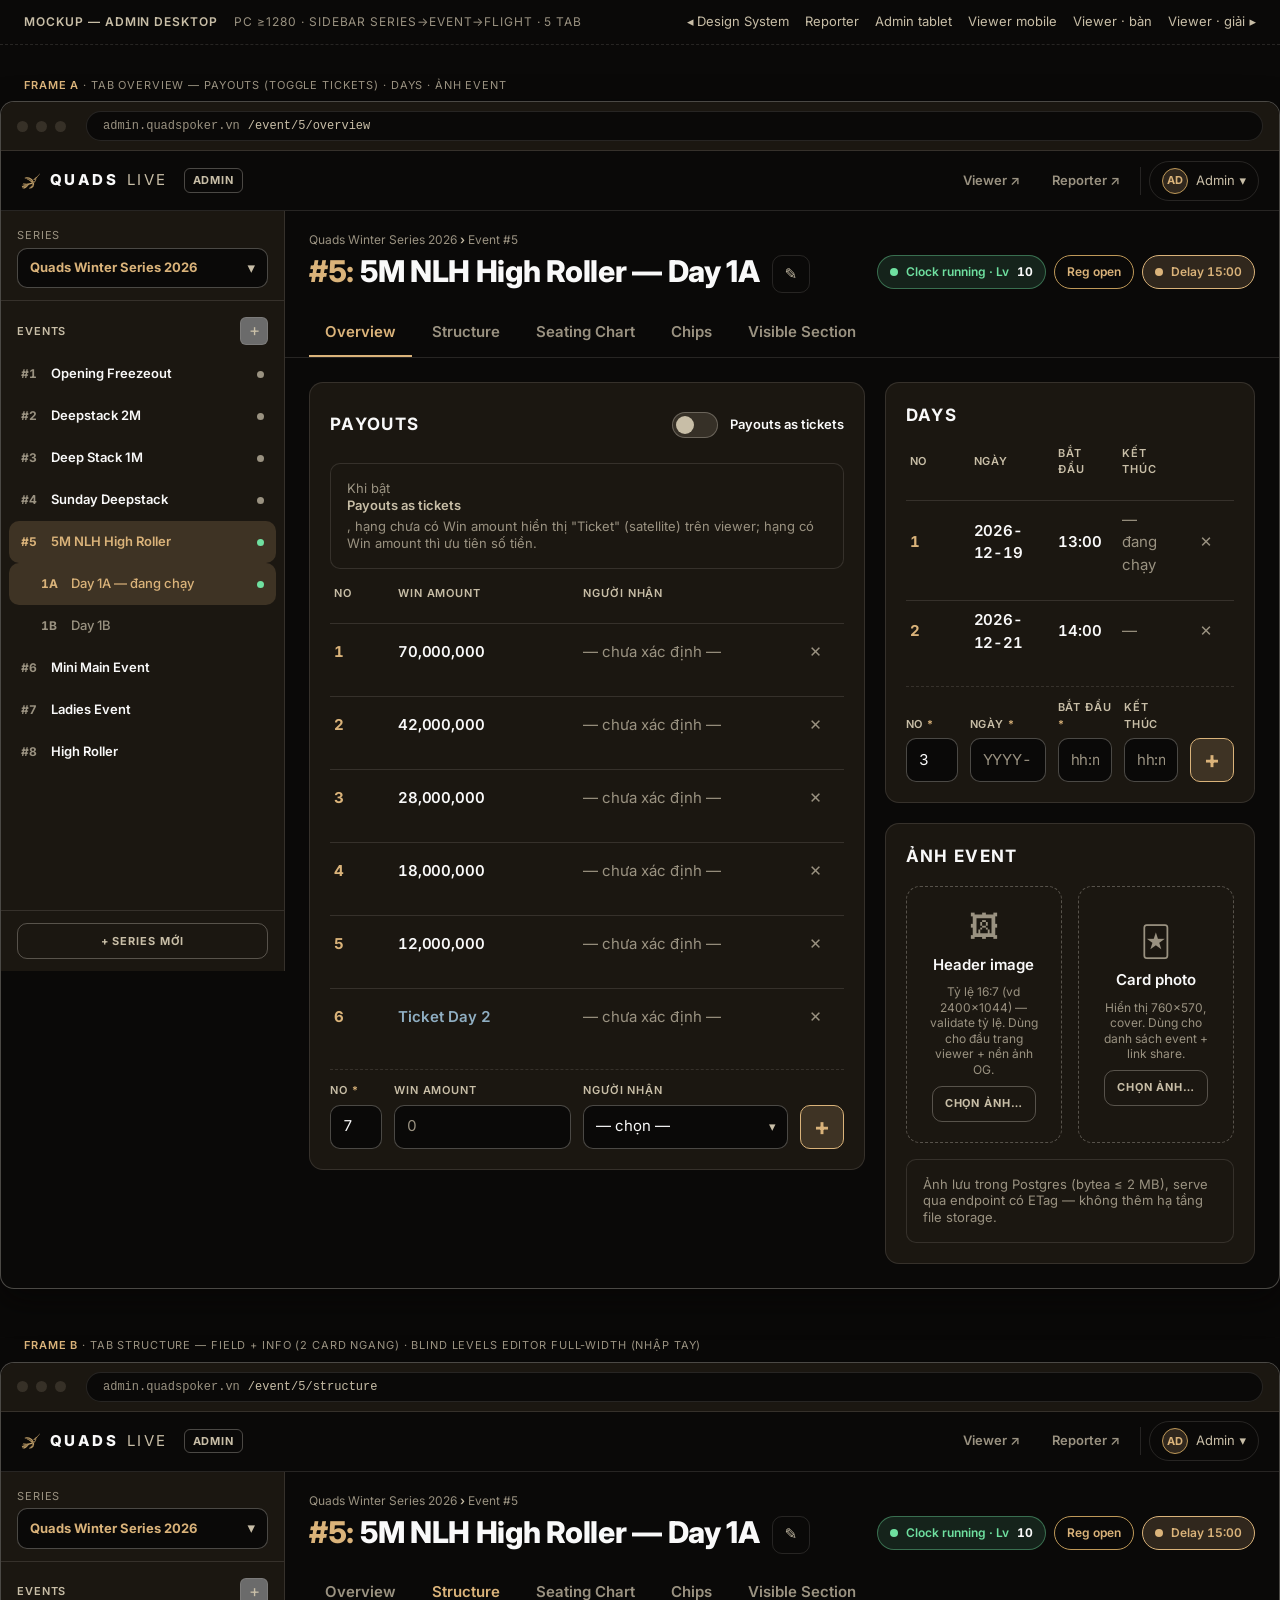
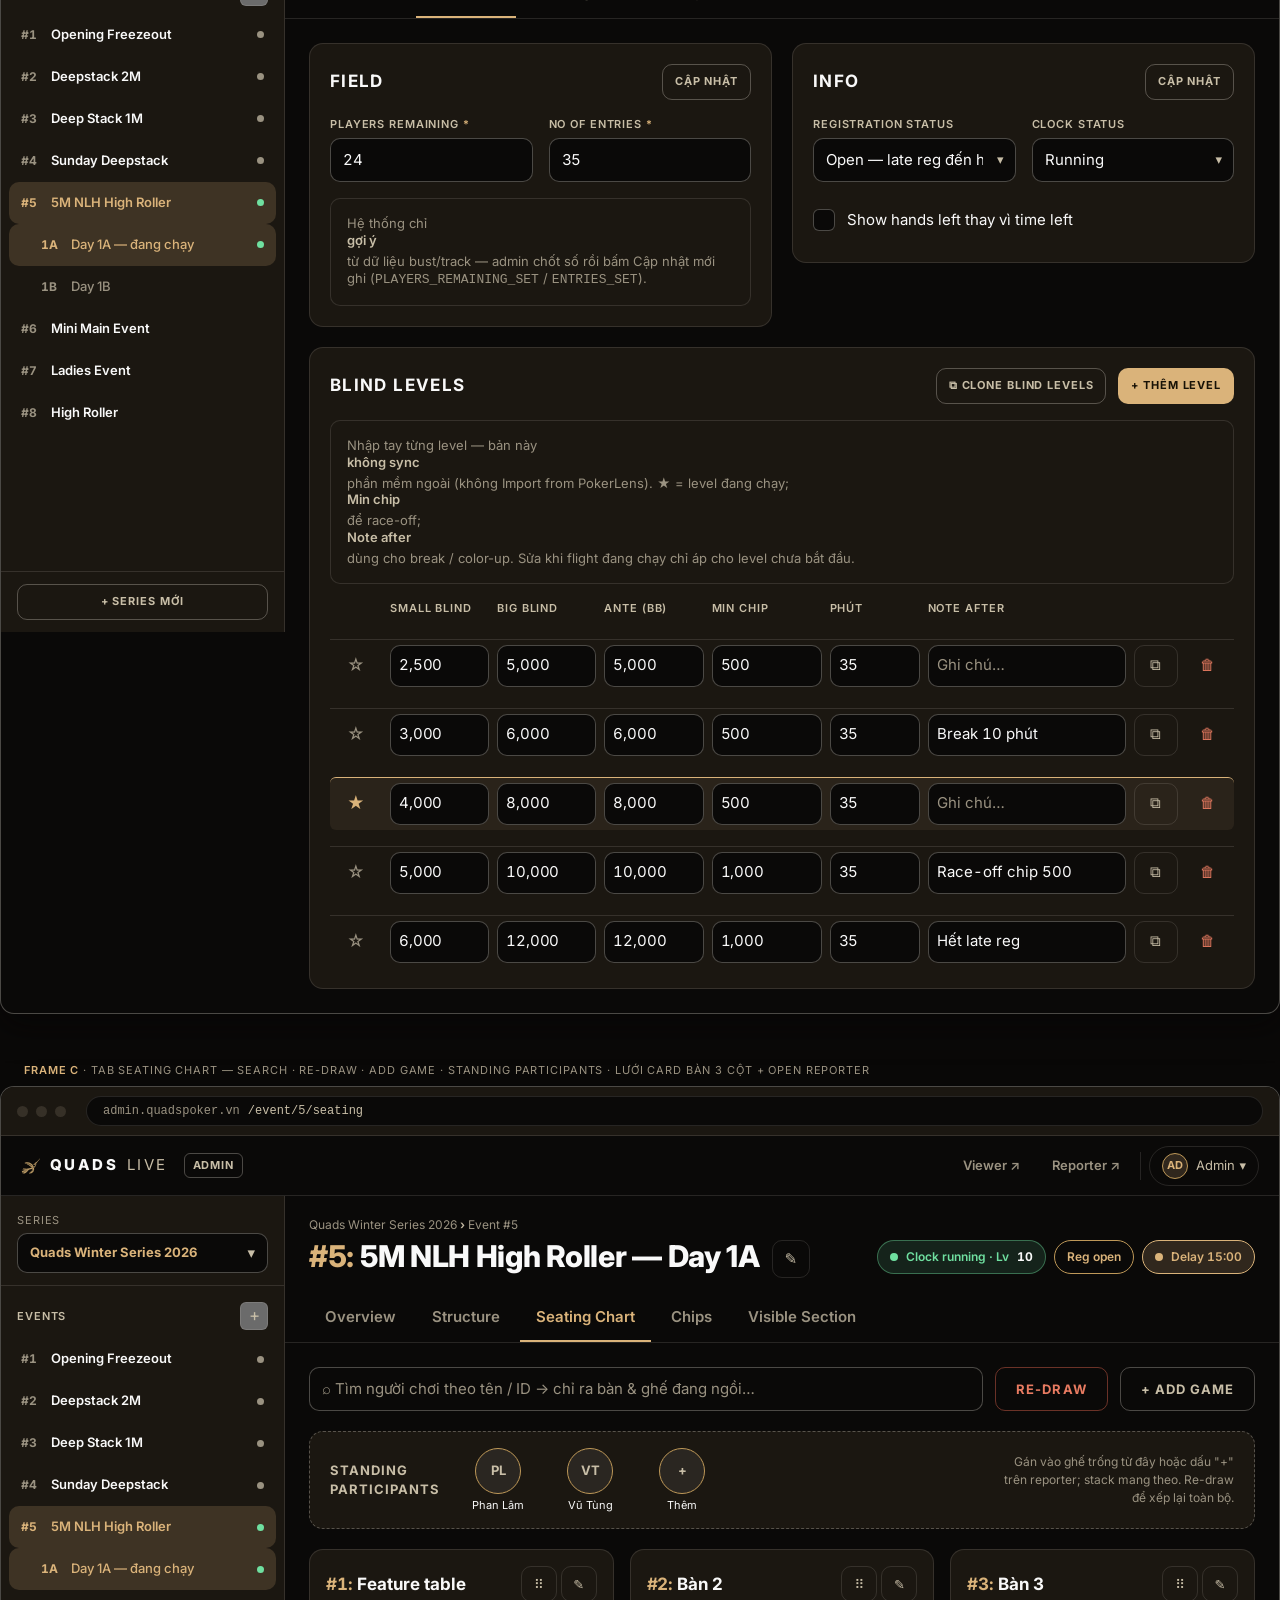
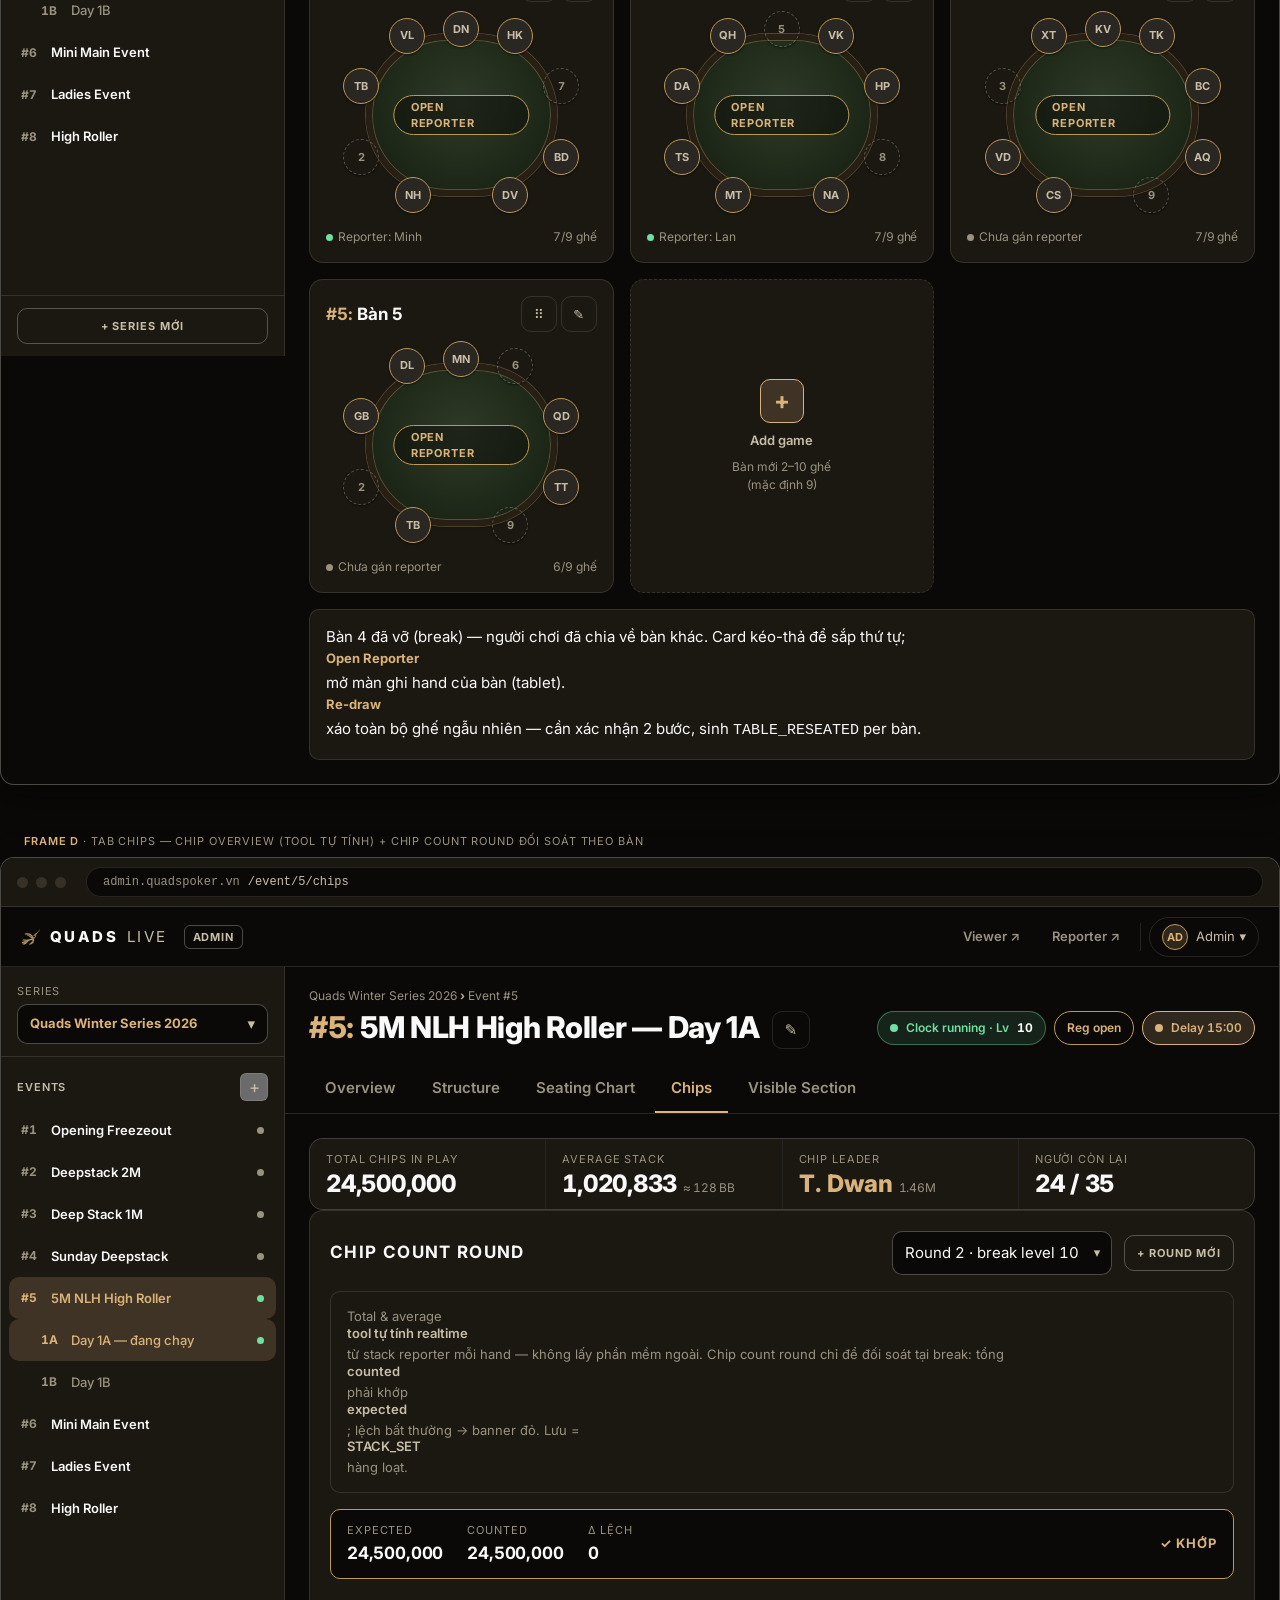
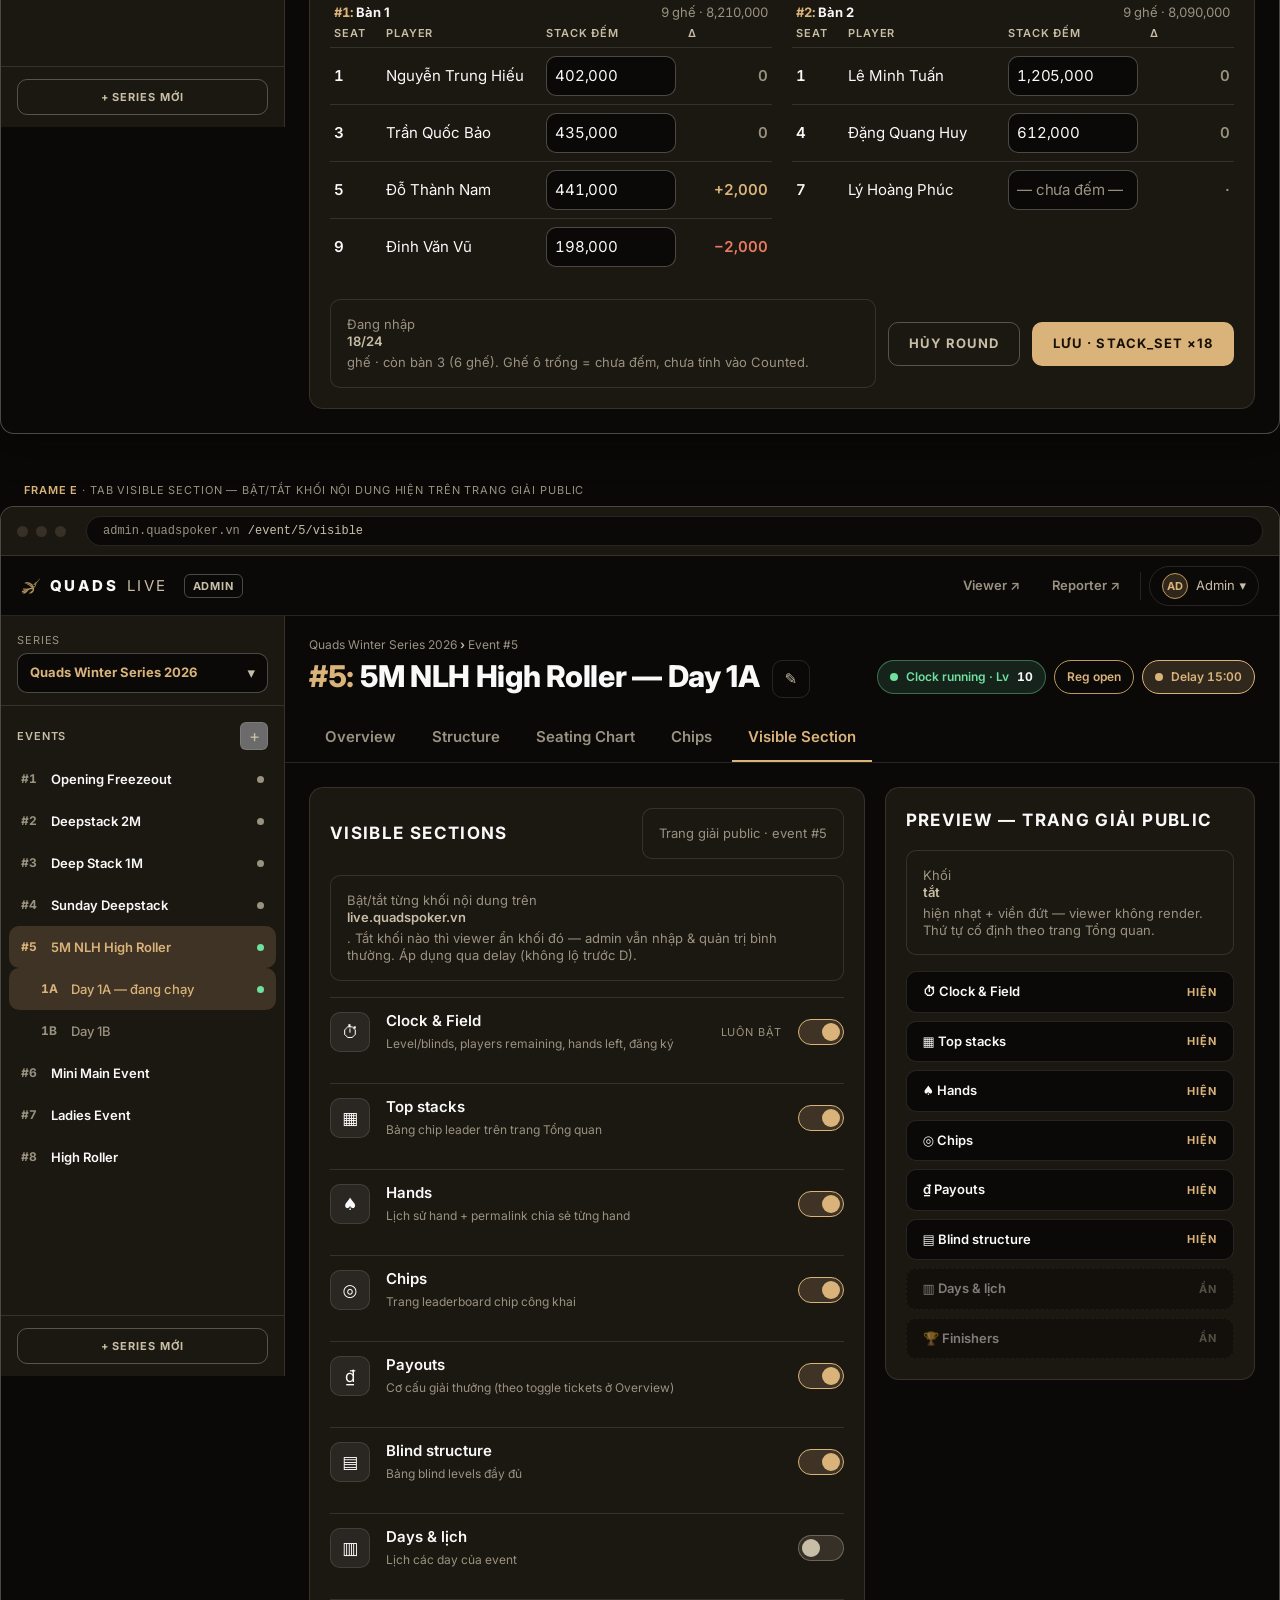
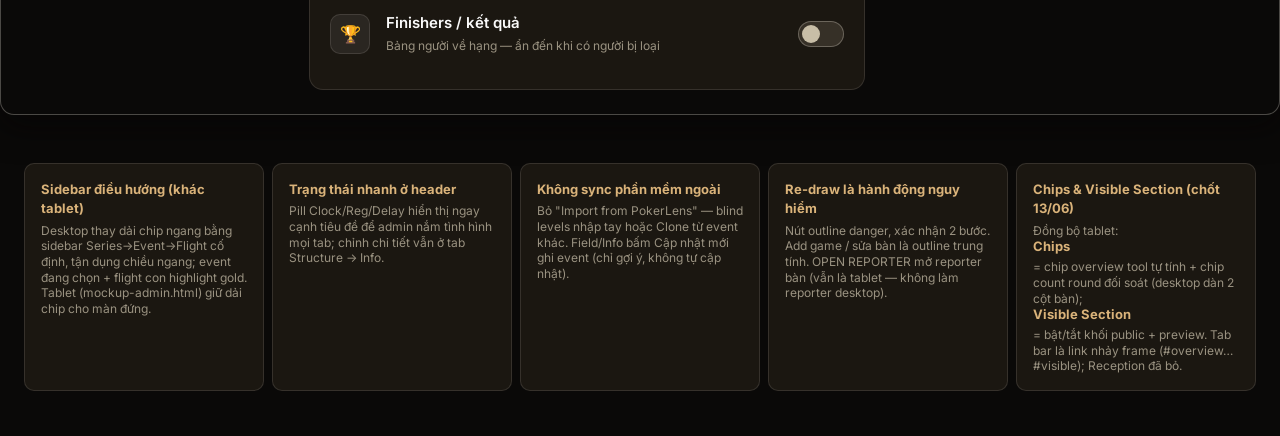
==== commit e6a713bd: "Add files via upload" ====
--- a/design/mockup-admin-desktop.html
+++ b/design/mockup-admin-desktop.html
@@ -59,6 +59,7 @@
 .topbar { display: flex; align-items: center; gap: var(--sp-4); height: 60px; padding: 0 var(--sp-5); border-bottom: 1px solid var(--color-border); background: var(--color-bg); }
 .wordmark { display: inline-flex; align-items: center; gap: 9px; flex: none; }
 .wordmark .mk-sq { width: 10px; height: 10px; background: var(--color-gold); border-radius: 3px; }
+.wordmark .mk-logo { width: 20px; height: 20px; flex: none; }
 .wordmark b { font-weight: var(--fw-heavy); letter-spacing: var(--ls-wide); font-size: var(--fs-base); }
 .wordmark span { font-weight: var(--fw-reg); letter-spacing: var(--ls-wide); color: var(--color-beige); font-size: var(--fs-base); }
 .top-tag { font-size: var(--fs-2xs); font-weight: var(--fw-bold); text-transform: uppercase; letter-spacing: var(--ls-caps); color: var(--color-beige); border: 1px solid var(--color-border-strong); border-radius: var(--radius-sm); padding: 3px 8px; }
@@ -329,7 +330,7 @@
   <div class="win-bar"><span class="tl"></span><span class="tl"></span><span class="tl"></span><span class="win-url">admin.quadspoker.vn<b>/event/5/overview</b></span></div>
 
   <header class="topbar">
-    <span class="wordmark"><span class="mk-sq"></span><b>QUADS</b><span>LIVE</span></span>
+    <span class="wordmark"><img class="mk-logo" src="quads.svg" alt="Quads"><b>QUADS</b><span>LIVE</span></span>
     <span class="top-tag">Admin</span>
     <span class="top-tail">
       <a class="top-link" href="mockup-viewer-desktop.html">Viewer ↗</a>
@@ -462,7 +463,7 @@
   <div class="win-bar"><span class="tl"></span><span class="tl"></span><span class="tl"></span><span class="win-url">admin.quadspoker.vn<b>/event/5/structure</b></span></div>
 
   <header class="topbar">
-    <span class="wordmark"><span class="mk-sq"></span><b>QUADS</b><span>LIVE</span></span>
+    <span class="wordmark"><img class="mk-logo" src="quads.svg" alt="Quads"><b>QUADS</b><span>LIVE</span></span>
     <span class="top-tag">Admin</span>
     <span class="top-tail">
       <a class="top-link" href="mockup-viewer-desktop.html">Viewer ↗</a>
@@ -583,7 +584,7 @@
   <div class="win-bar"><span class="tl"></span><span class="tl"></span><span class="tl"></span><span class="win-url">admin.quadspoker.vn<b>/event/5/seating</b></span></div>
 
   <header class="topbar">
-    <span class="wordmark"><span class="mk-sq"></span><b>QUADS</b><span>LIVE</span></span>
+    <span class="wordmark"><img class="mk-logo" src="quads.svg" alt="Quads"><b>QUADS</b><span>LIVE</span></span>
     <span class="top-tag">Admin</span>
     <span class="top-tail">
       <a class="top-link" href="mockup-viewer-desktop.html">Viewer ↗</a>
@@ -749,7 +750,7 @@
   <div class="win-bar"><span class="tl"></span><span class="tl"></span><span class="tl"></span><span class="win-url">admin.quadspoker.vn<b>/event/5/chips</b></span></div>
 
   <header class="topbar">
-    <span class="wordmark"><span class="mk-sq"></span><b>QUADS</b><span>LIVE</span></span>
+    <span class="wordmark"><img class="mk-logo" src="quads.svg" alt="Quads"><b>QUADS</b><span>LIVE</span></span>
     <span class="top-tag">Admin</span>
     <span class="top-tail">
       <a class="top-link" href="mockup-viewer-desktop.html">Viewer ↗</a>
@@ -866,7 +867,7 @@
   <div class="win-bar"><span class="tl"></span><span class="tl"></span><span class="tl"></span><span class="win-url">admin.quadspoker.vn<b>/event/5/visible</b></span></div>
 
   <header class="topbar">
-    <span class="wordmark"><span class="mk-sq"></span><b>QUADS</b><span>LIVE</span></span>
+    <span class="wordmark"><img class="mk-logo" src="quads.svg" alt="Quads"><b>QUADS</b><span>LIVE</span></span>
     <span class="top-tag">Admin</span>
     <span class="top-tail">
       <a class="top-link" href="mockup-viewer-desktop.html">Viewer ↗</a>
